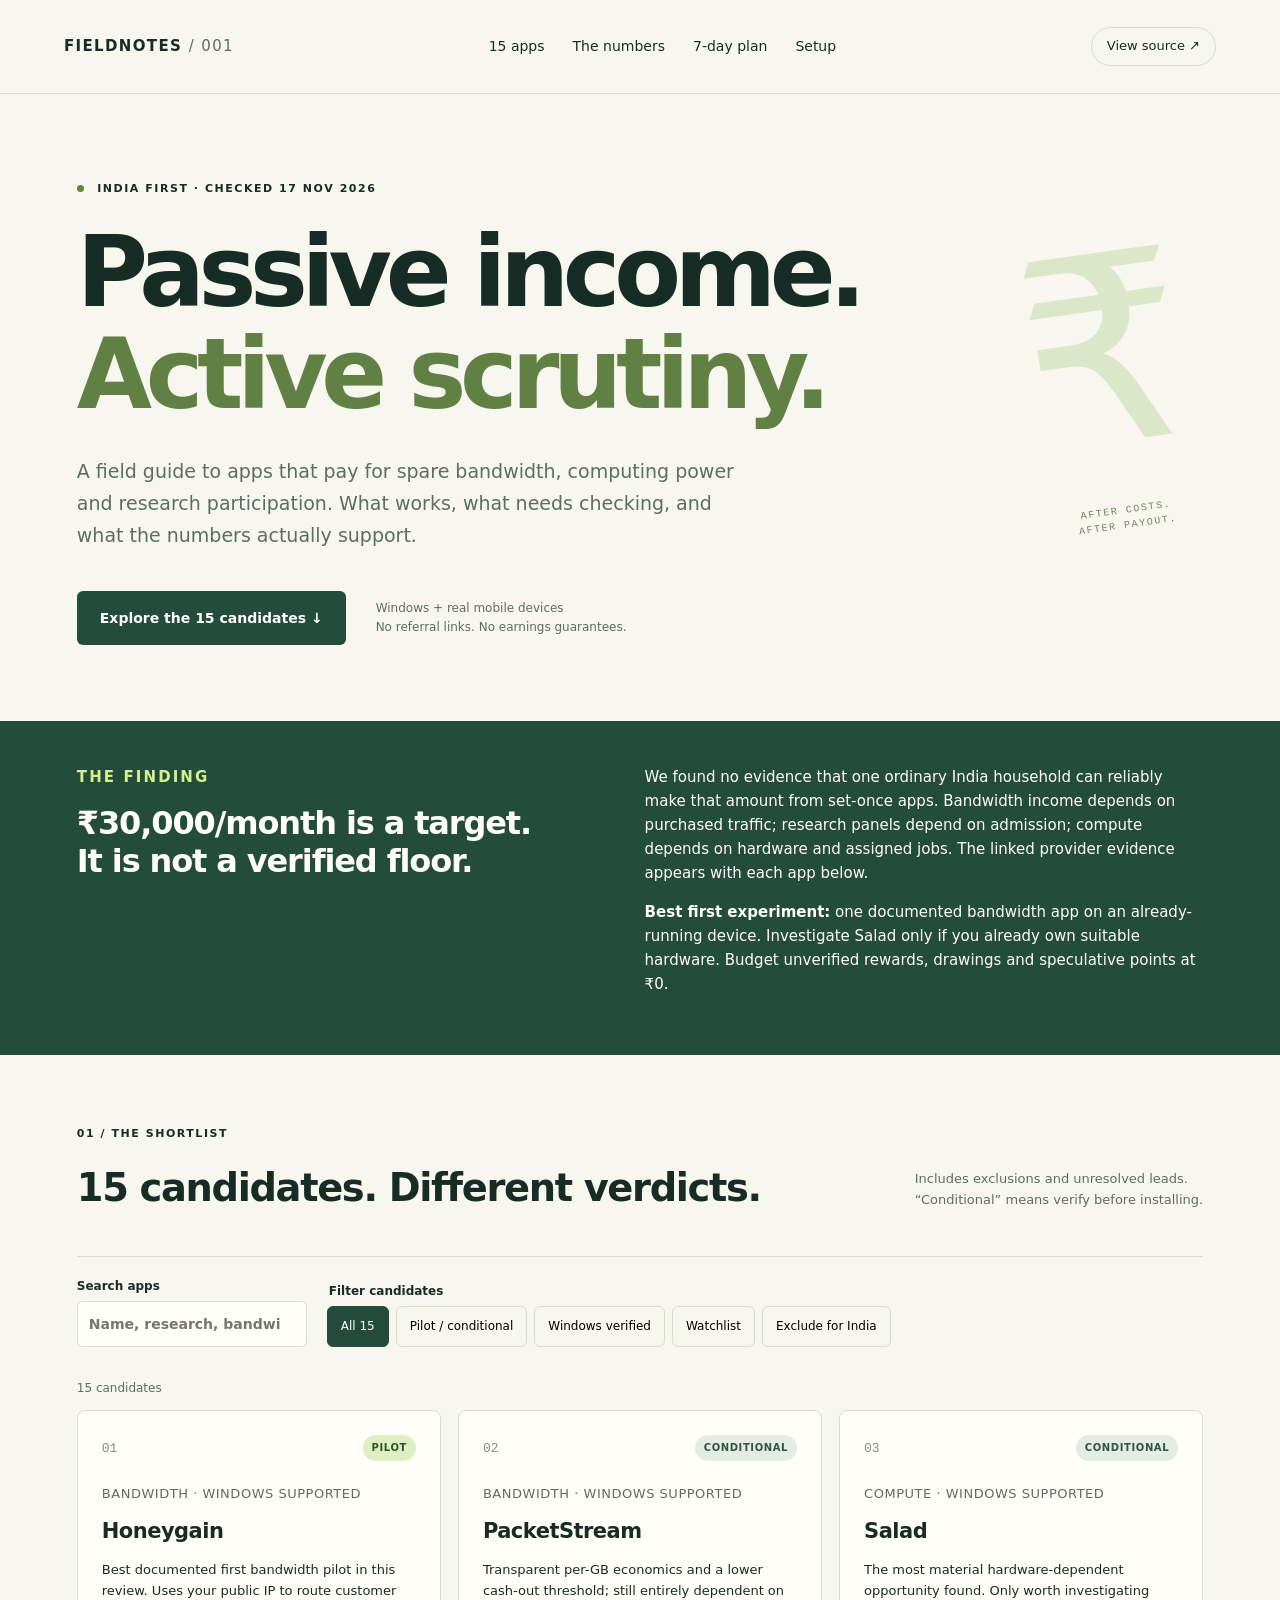
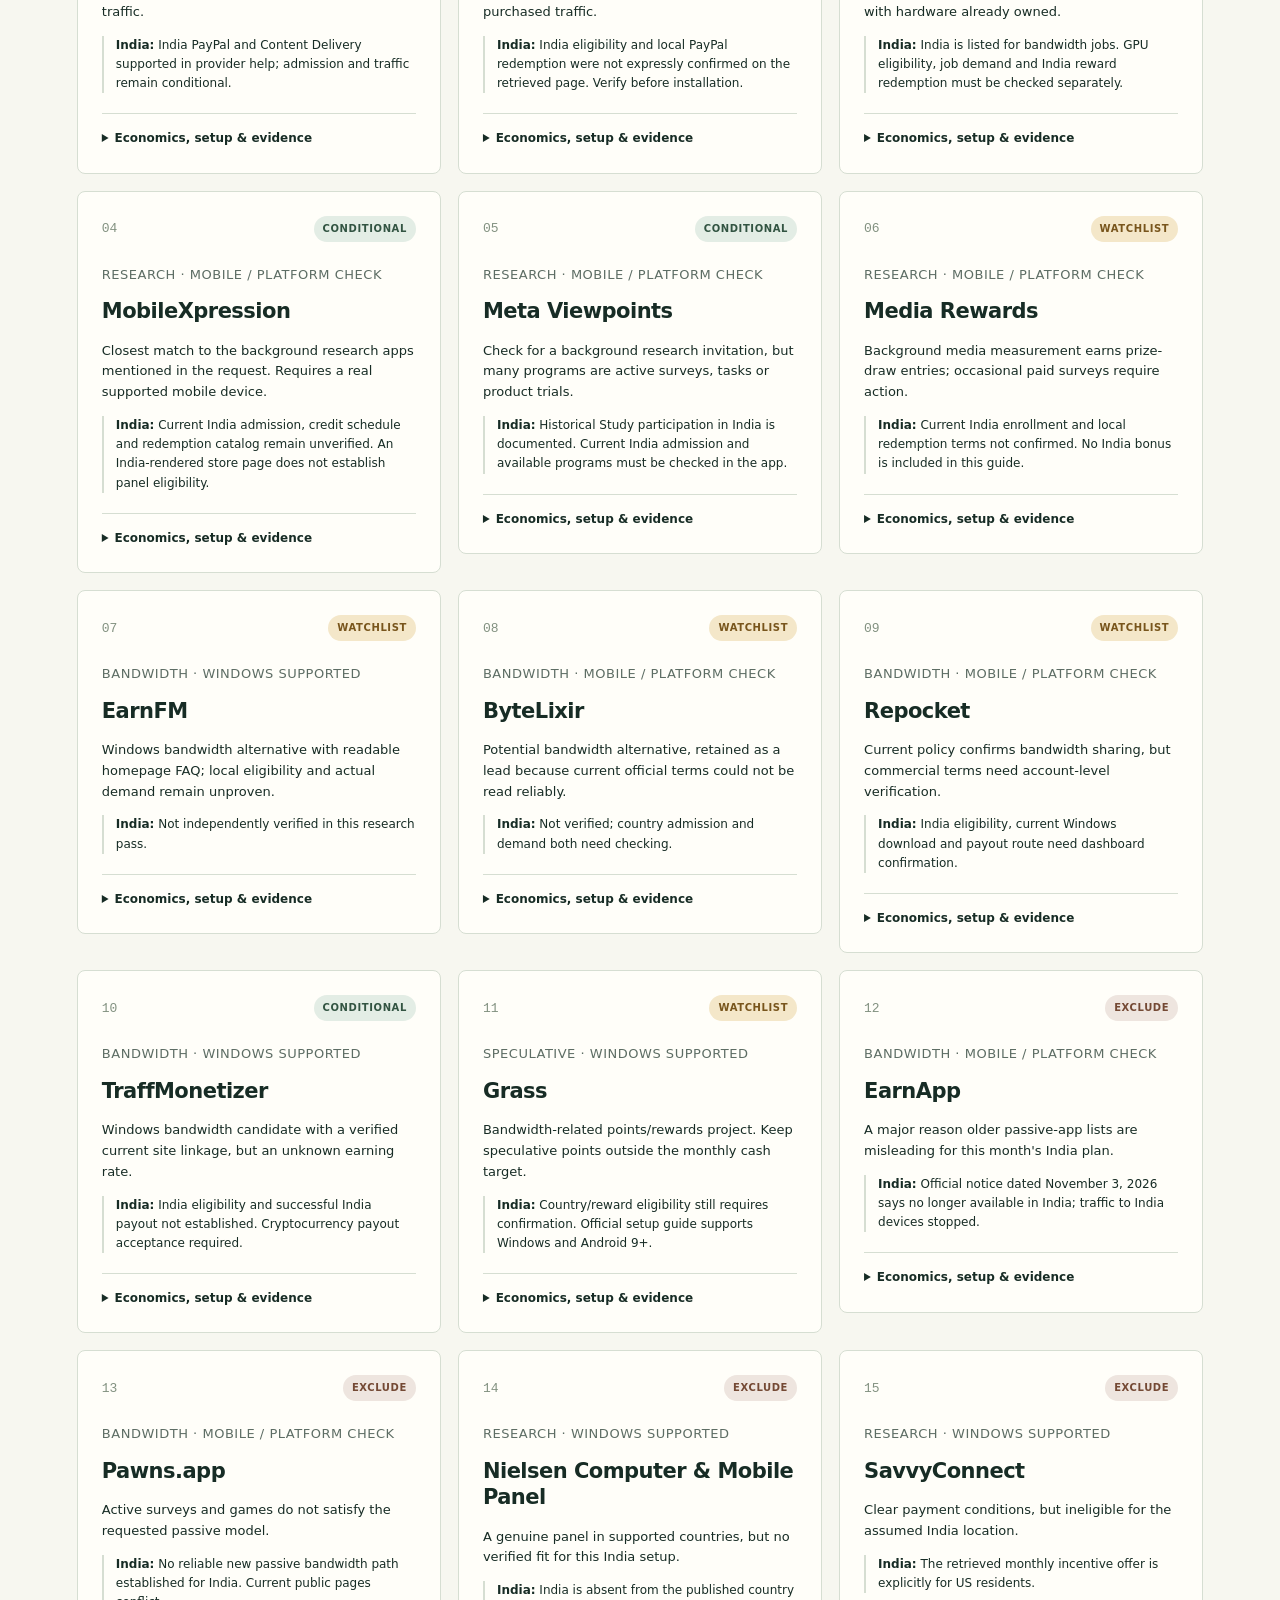
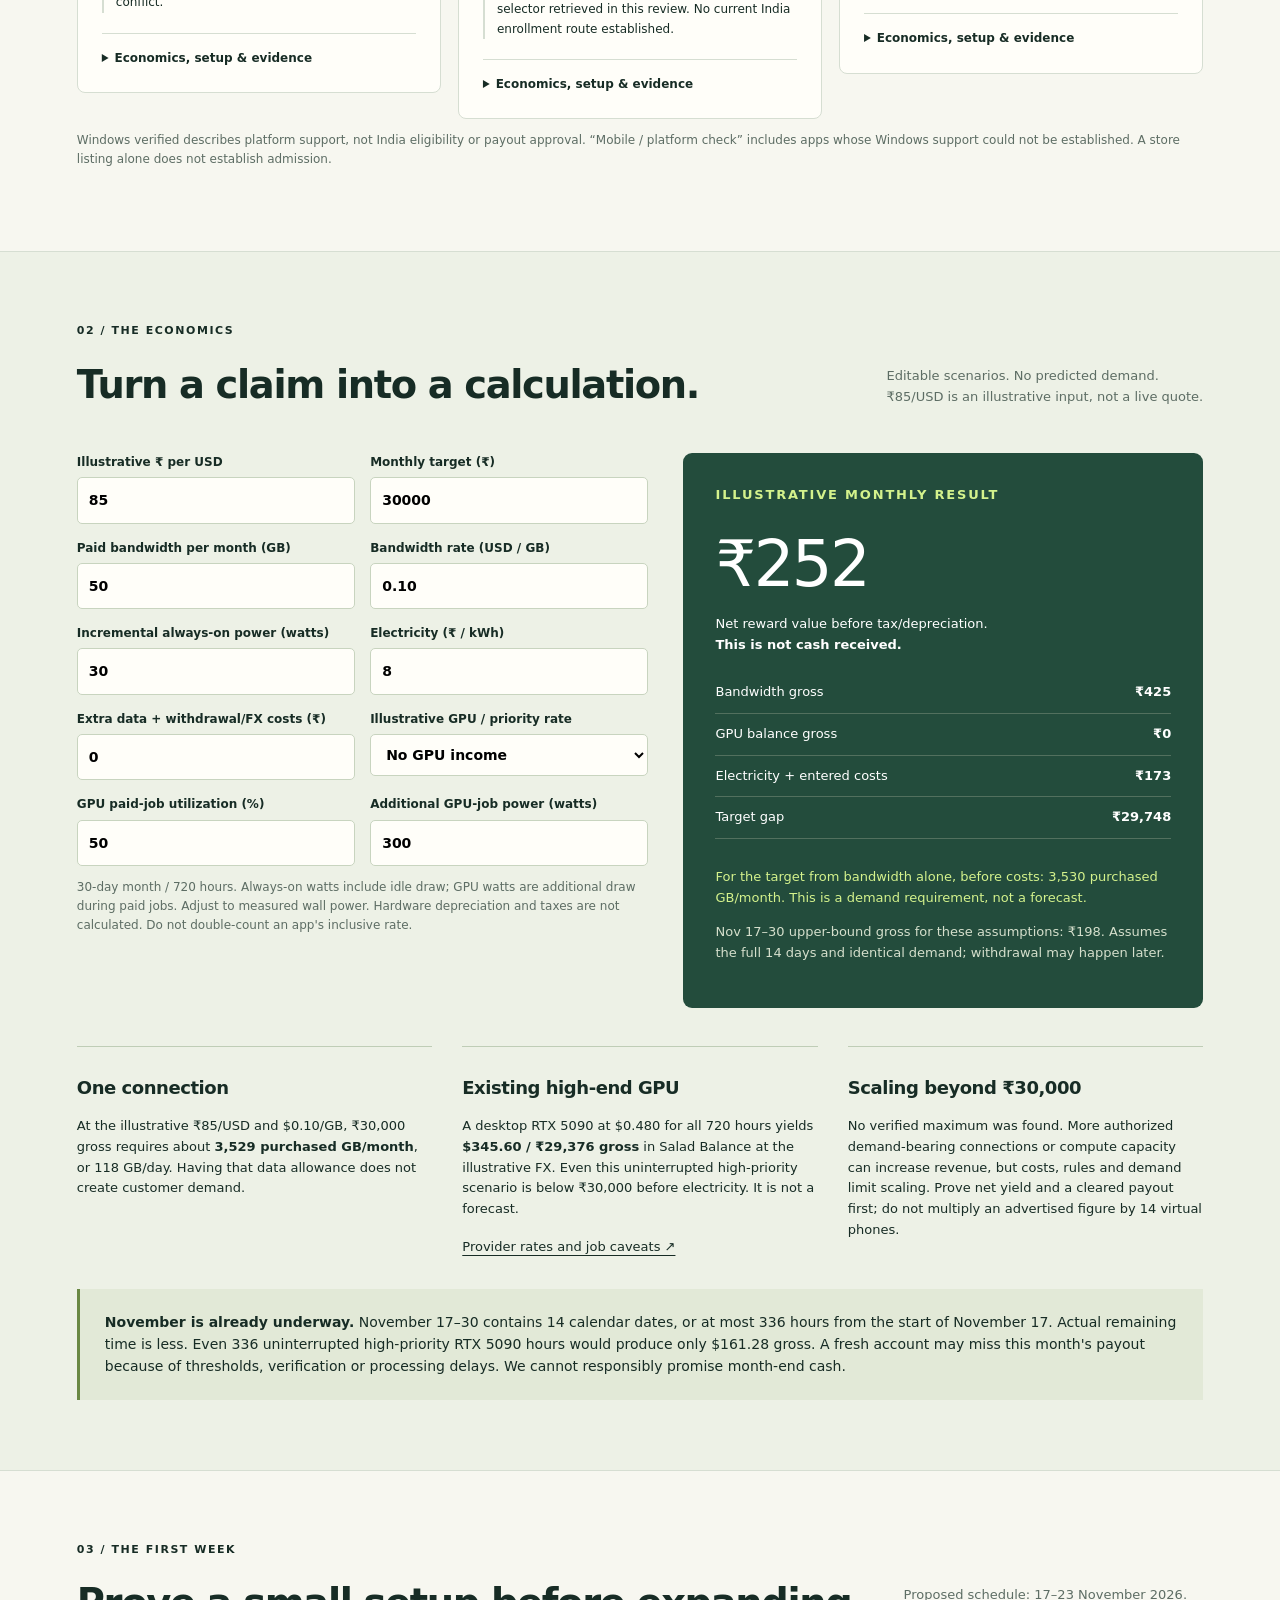
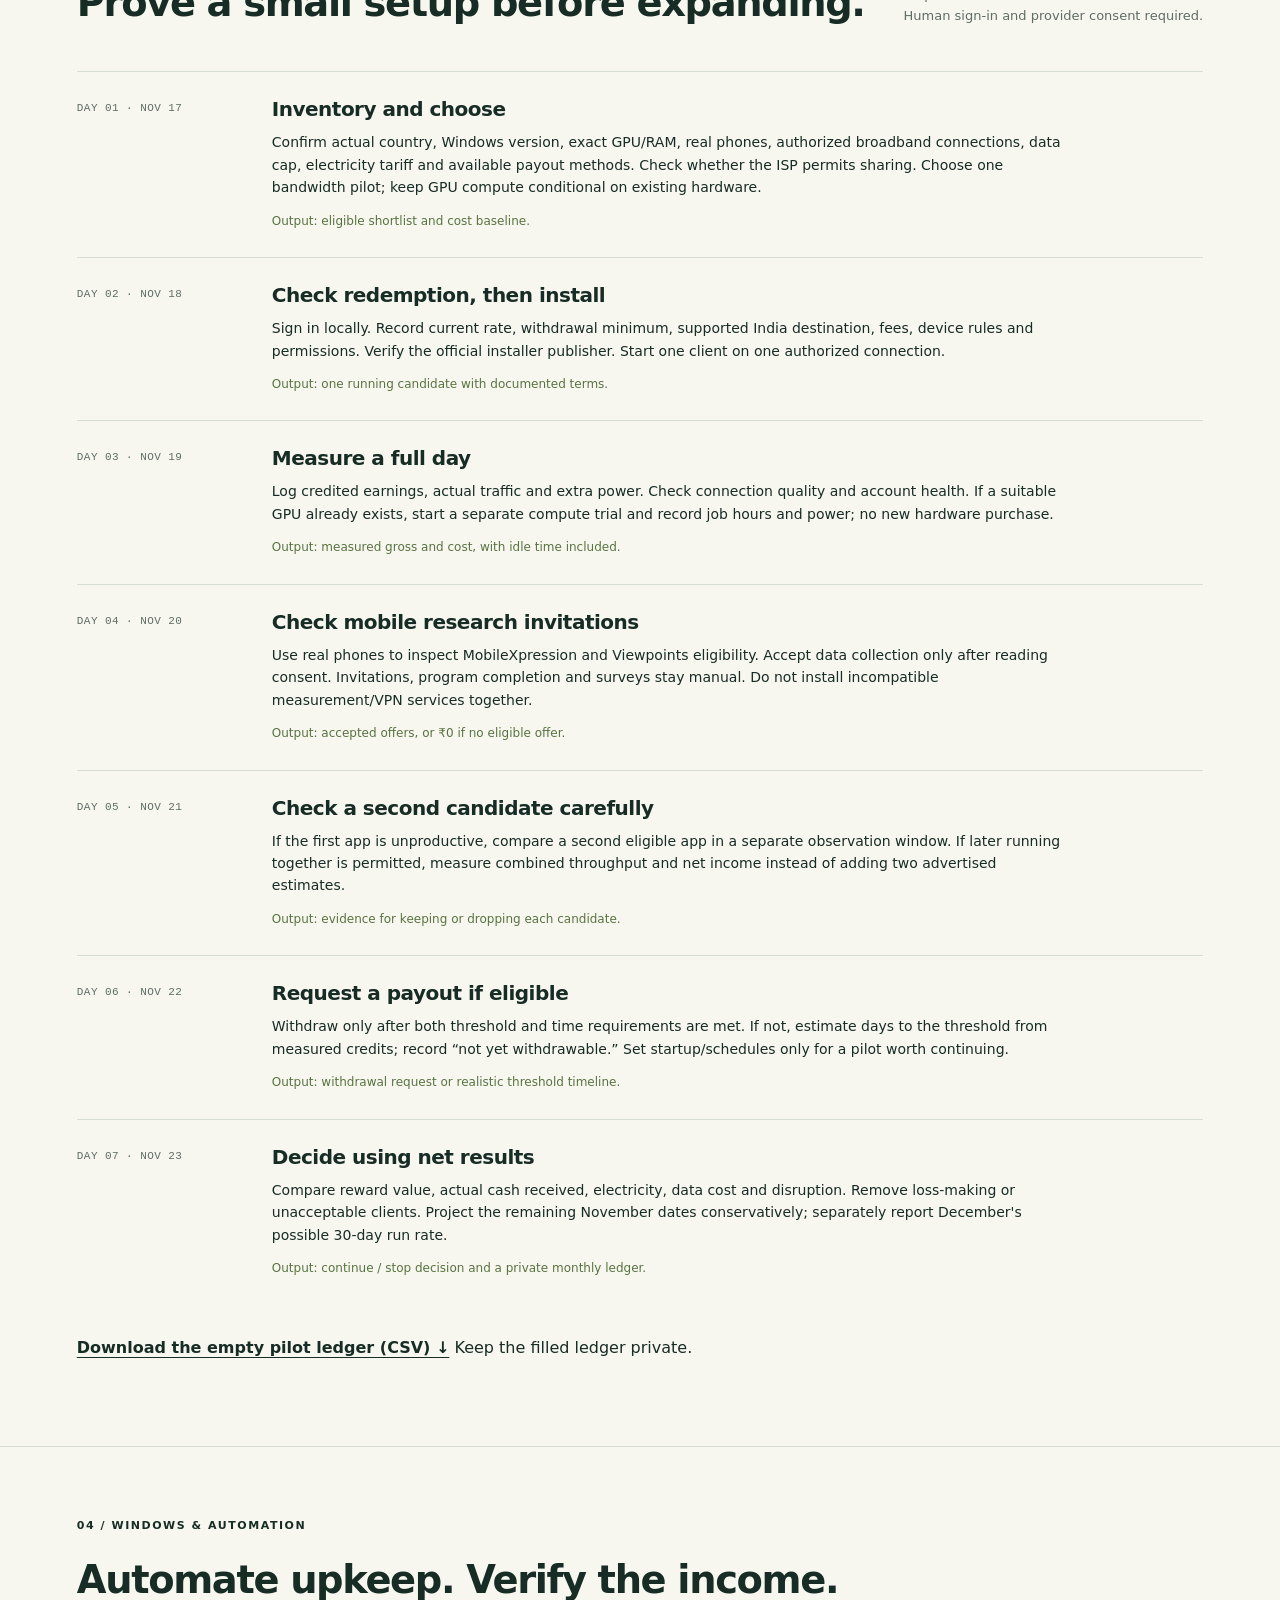
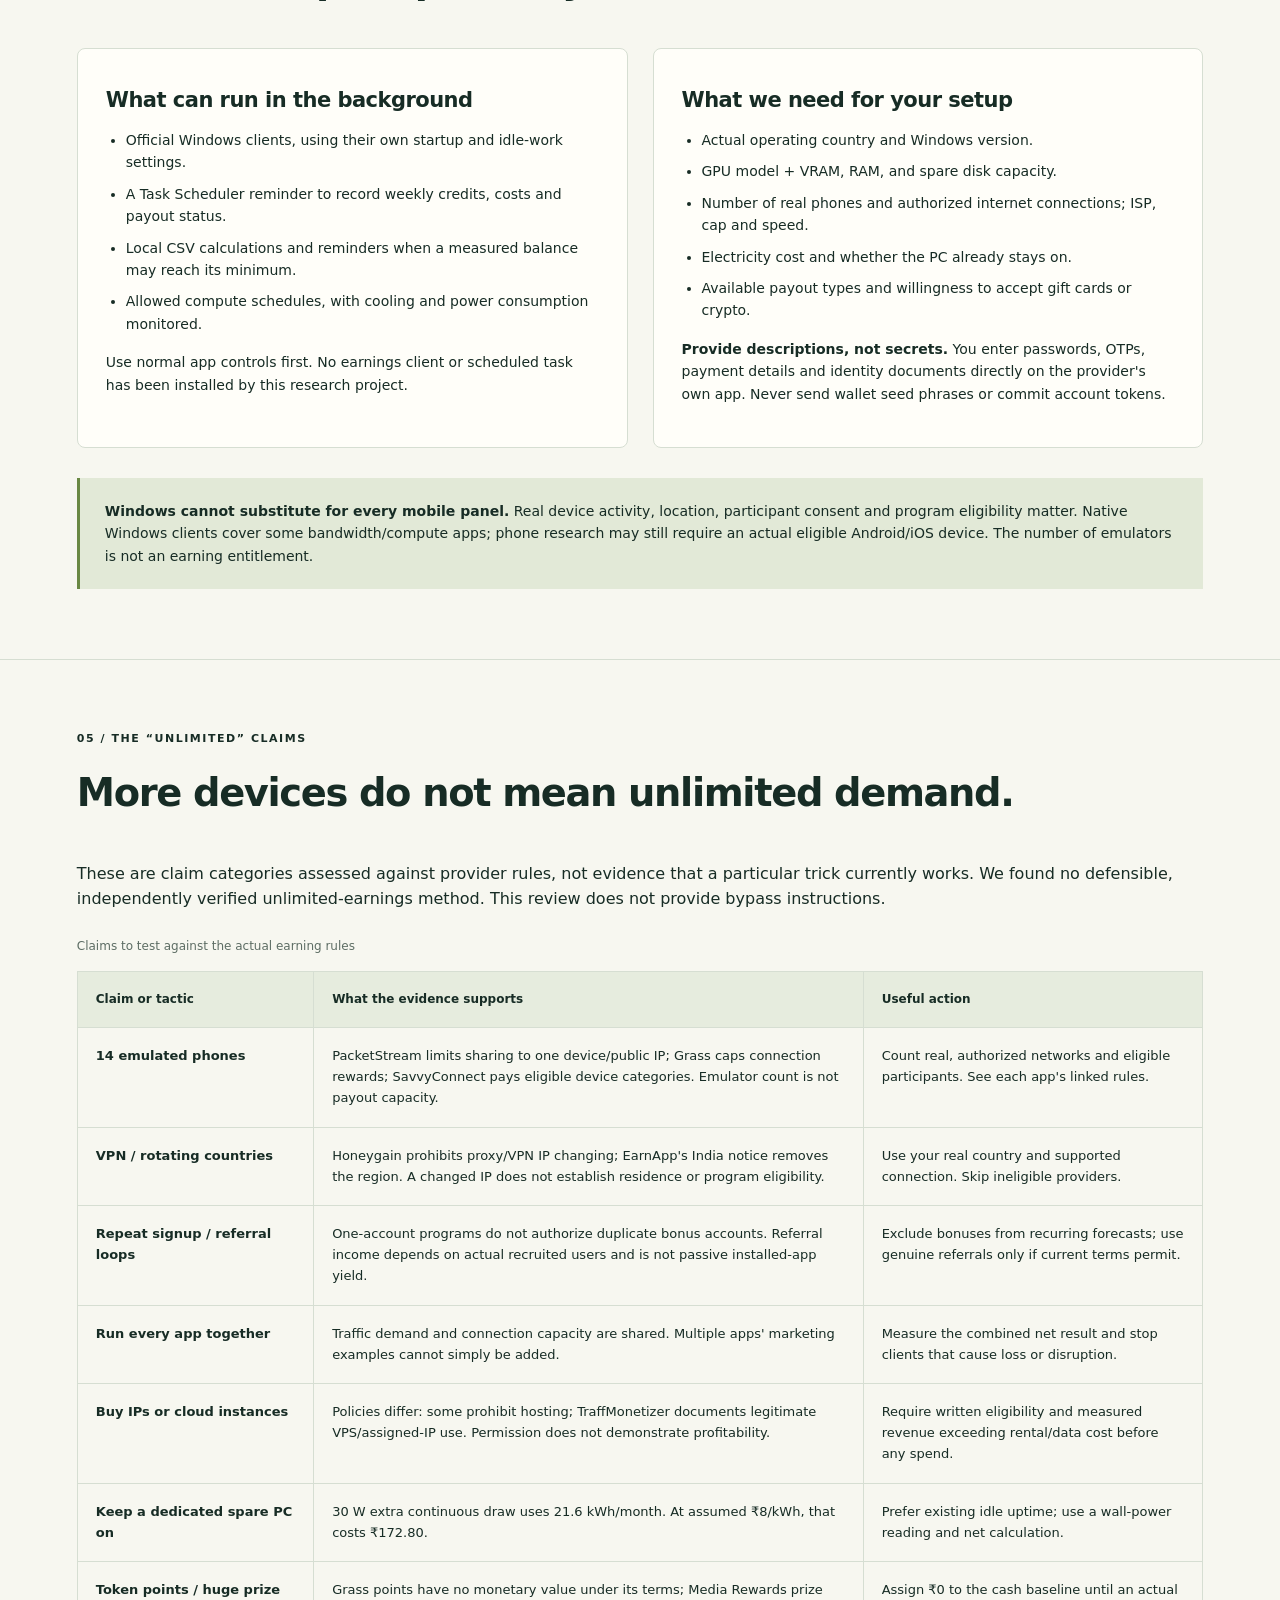
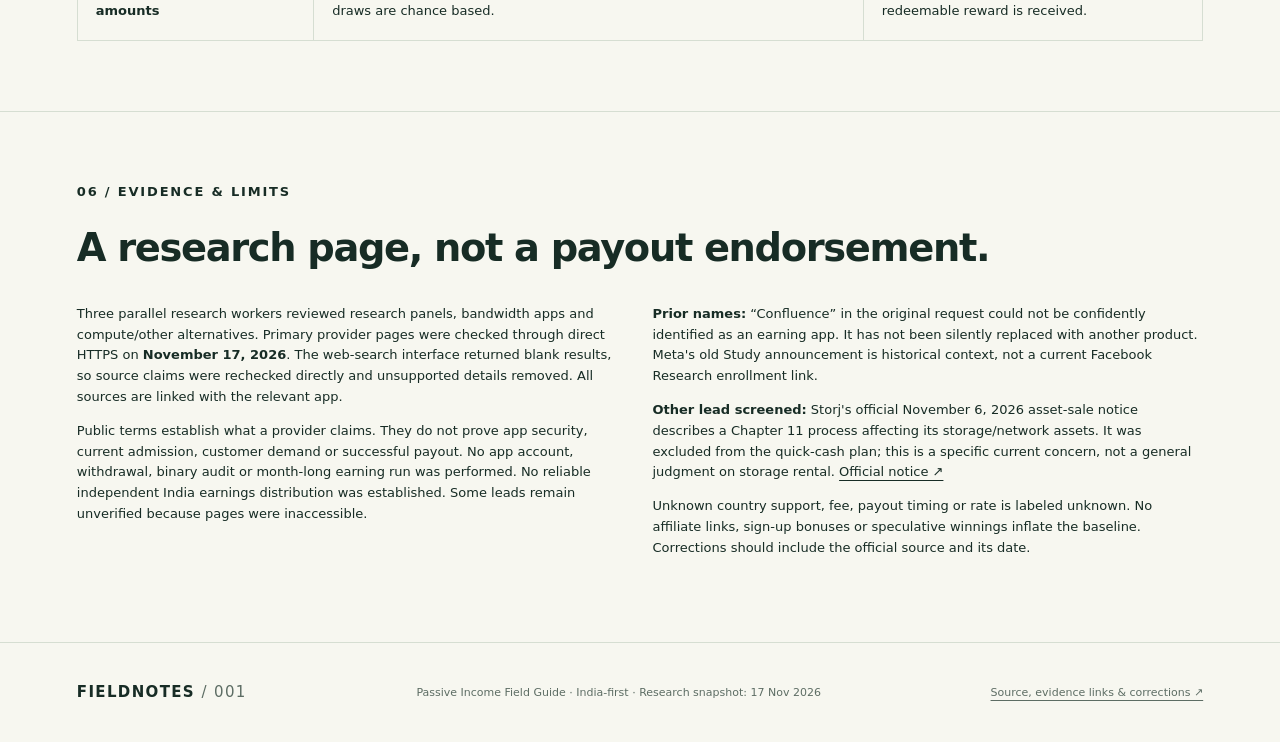
==== index.html @ c70e7d7d "Publish India passive income field guide with sourced comparisons and pilot plan" ====
<!doctype html>
<html lang="en"><head><meta charset="utf-8"><meta name="viewport" content="width=device-width,initial-scale=1"><meta name="description" content="15 passive earning apps researched for India: eligibility, Windows setup, actual payout limits, earnings calculator and a seven-day pilot."><link rel="icon" href="data:,">
<title>Passive Income Field Guide · India / 2026</title><link rel="stylesheet" href="site.css"><script src="site.js" defer></script></head>
<body><a class="skip" href="#main">Skip to content</a><header><a class="brand" href="#">FIELDNOTES <span>/ 001</span></a><nav aria-label="Main navigation"><a href="#apps">15 apps</a><a href="#numbers">The numbers</a><a href="#week">7-day plan</a><a href="#setup">Setup</a></nav><a class="repo" href="https://github.com/sandeshbagmare/passive-income-field-guide">View source ↗</a></header>
<main id="main"><section class="hero"><div class="eyebrow"><span class="dot"></span> INDIA FIRST · CHECKED 17 NOV 2026</div><h1>Passive income.<br><em>Active scrutiny.</em></h1><p class="intro">A field guide to apps that pay for spare bandwidth, computing power and research participation. What works, what needs checking, and what the numbers actually support.</p><div class="hero-bottom"><a class="button" href="#apps">Explore the 15 candidates ↓</a><p>Windows + real mobile devices<br>No referral links. No earnings guarantees.</p></div><div class="hero-index" aria-hidden="true">₹<span>AFTER COSTS.<br>AFTER PAYOUT.</span></div></section>
<section class="verdict" aria-labelledby="verdict-title"><div><p class="eyebrow">THE FINDING</p><h2 id="verdict-title">₹30,000/month is a target.<br>It is not a verified floor.</h2></div><div><p>We found no evidence that one ordinary India household can reliably make that amount from set-once apps. Bandwidth income depends on purchased traffic; research panels depend on admission; compute depends on hardware and assigned jobs. The linked provider evidence appears with each app below.</p><p><strong>Best first experiment:</strong> one documented bandwidth app on an already-running device. Investigate Salad only if you already own suitable hardware. Budget unverified rewards, drawings and speculative points at ₹0.</p></div></section>
<section class="section" id="apps"><div class="section-heading"><div><p class="eyebrow">01 / THE SHORTLIST</p><h2>15 candidates. Different verdicts.</h2></div><p>Includes exclusions and unresolved leads.<br>“Conditional” means verify before installing.</p></div><div class="controls"><label class="search-label">Search apps<input id="search" type="search" placeholder="Name, research, bandwidth…"></label><fieldset><legend>Filter candidates</legend><div class="filters"><button type="button" class="active" data-filter="all" aria-pressed="true">All 15</button><button type="button" data-filter="pilot" aria-pressed="false">Pilot / conditional</button><button type="button" data-filter="windows" aria-pressed="false">Windows verified</button><button type="button" data-filter="watchlist" aria-pressed="false">Watchlist</button><button type="button" data-filter="exclude" aria-pressed="false">Exclude for India</button></div></fieldset></div><p id="result-count" class="small" role="status">15 candidates</p><div class="app-grid"><article class="app-card" data-status="pilot" data-windows="true" data-search="honeygain bandwidth"><div class="card-top"><span class="card-number">01</span><span class="badge pilot">Pilot</span></div><p class="category">Bandwidth · Windows supported</p><h3>Honeygain</h3><p>Best documented first bandwidth pilot in this review. Uses your public IP to route customer traffic.</p><p class="eligibility"><strong>India:</strong> India PayPal and Content Delivery supported in provider help; admission and traffic remain conditional.</p><details><summary>Economics, setup & evidence</summary><h4>Earnings</h4><p>Provider publishes about $0.10 per GB. Its $1–5/month single-device illustration is marketing, not an observed India result. Content Delivery adds 6 credits per active hour where a slot is available; 720 active hours would equal $4.32.</p><h4>Payout</h4><p>PayPal: $20 minimum, $2.02 flat processor fee plus possible FX/PayPal costs. India requires eligible PayPal setup. Help describes an invitation within one business day, then 2–3 business days after processor registration. Alternate JumpTask credits redeem into gift cards; gift cards are not cash.</p><h4>Device and account limits</h4><p>One account; up to 10 devices, one per public IP. Help prohibits VPN/proxy IP changing, public Wi-Fi, data centers and mobile tethering. Do not create extra bonus accounts.</p><h4>Setup / next action</h4><ol><li>Check ISP permission and your India redemption route before installation.</li><li>Download the Windows app from Honeygain, register one account, and use an owned device on an authorized connection.</li><li>Check Content Delivery eligibility/queue. Enable startup only after a short trial.</li><li>Log credits, traffic and extra electricity for seven days; redeem once eligible.</li></ol><h4>Tradeoff</h4><p>Its own terms warn about IP blocklists, CAPTCHAs, access disruptions and traffic complaints. On a low-earning connection, power costs may consume the proceeds.</p><p class="evidence"><strong>Evidence:</strong> Provider terms and payout help retrieved; no personal payout trial.</p><ul class="sources"><li><a href="https://www.honeygain.com/blog/bandwidth-sharing-apps/">Published rate and vendor estimates ↗</a></li><li><a href="https://support.honeygain.com/api/v2/help_center/en-us/articles/30688365428636.json">Payout help (official API) ↗</a></li><li><a href="https://support.honeygain.com/api/v2/help_center/en-us/articles/30688387290268.json">Fees (official API) ↗</a></li><li><a href="https://www.honeygain.com/terms-of-use/">Terms and network risks ↗</a></li><li><a href="https://support.honeygain.com/api/v2/help_center/en-us/articles/30688346556956.json">Additional provider eligibility/device/payout help (30688346556956) ↗</a></li><li><a href="https://support.honeygain.com/api/v2/help_center/en-us/articles/30688348432028.json">Additional provider eligibility/device/payout help (30688348432028) ↗</a></li><li><a href="https://support.honeygain.com/api/v2/help_center/en-us/articles/30688581200284.json">Additional provider eligibility/device/payout help (30688581200284) ↗</a></li><li><a href="https://support.honeygain.com/api/v2/help_center/en-us/articles/30688484350492.json">Additional provider eligibility/device/payout help (30688484350492) ↗</a></li><li><a href="https://support.honeygain.com/api/v2/help_center/en-us/articles/30688524338332.json">Additional provider eligibility/device/payout help (30688524338332) ↗</a></li><li><a href="https://support.honeygain.com/api/v2/help_center/en-us/articles/30688341894428.json">Additional provider eligibility/device/payout help (30688341894428) ↗</a></li></ul></details></article>
<article class="app-card" data-status="conditional" data-windows="true" data-search="packetstream bandwidth"><div class="card-top"><span class="card-number">02</span><span class="badge conditional">Conditional</span></div><p class="category">Bandwidth · Windows supported</p><h3>PacketStream</h3><p>Transparent per-GB economics and a lower cash-out threshold; still entirely dependent on purchased traffic.</p><p class="eligibility"><strong>India:</strong> India eligibility and local PayPal redemption were not expressly confirmed on the retrieved page. Verify before installation.</p><details><summary>Economics, setup & evidence</summary><h4>Earnings</h4><p>$0.10 per GB actually routed. 50 GB earns $5 gross; 300 GB earns $30 gross. These are arithmetic examples, not traffic forecasts.</p><h4>Payout</h4><p>$5 minimum; 3% PacketStream withdrawal fee plus possible PayPal costs. First withdrawal unlocks after seven days; stated processing is within one week.</p><h4>Device and account limits</h4><p>One sharing device per public IP. Windows 10+ supported. More devices behind the same router do not qualify as more IPs.</p><h4>Setup / next action</h4><ol><li>Confirm your country and PayPal destination are accepted in signup.</li><li>Get the Windows installer from the signed-in official dashboard and run one client.</li><li>Measure actual paid GB. Once both the time gate and $5 minimum are met, request a test withdrawal.</li></ol><h4>Tradeoff</h4><p>Third parties use your exit IP. Rate multiplied by your internet allowance is not expected revenue; customer demand determines traffic.</p><p class="evidence"><strong>Evidence:</strong> Current official sharing page retrieved; no India account or payout tested.</p><ul class="sources"><li><a href="https://packetstream.io/share-bandwidth/">Platforms, rate and withdrawals ↗</a></li></ul></details></article>
<article class="app-card" data-status="conditional" data-windows="true" data-search="salad compute"><div class="card-top"><span class="card-number">03</span><span class="badge conditional">Conditional</span></div><p class="category">Compute · Windows supported</p><h3>Salad</h3><p>The most material hardware-dependent opportunity found. Only worth investigating with hardware already owned.</p><p class="eligibility"><strong>India:</strong> India is listed for bandwidth jobs. GPU eligibility, job demand and India reward redemption must be checked separately.</p><details><summary>Economics, setup & evidence</summary><h4>Earnings</h4><p>Official November 1, 2026 high-priority desktop GPU rates: RTX 3060 12 GB $0.064/hour, RTX 4090 $0.352/hour, RTX 5090 $0.480/hour. Only assigned GPU-job hours earn these rates. Lower-priority jobs pay less; laptop rates differ.</p><h4>Payout</h4><p>Accrues USD-denominated Salad Balance, not automatically bank cash. Check the reward storefront, minimum denominations, India availability and any fees before treating it as cash income.</p><h4>Device and account limits</h4><p>India bandwidth work requires residential internet without a VPN/proxy, generally 20 Mbps upload. GPU jobs require compatible hardware and the provider&#39;s container setup; do not infer eligibility from owning any GPU.</p><h4>Setup / next action</h4><ol><li>Identify exact GPU model, VRAM, RAM and available storage; compare against current official requirements.</li><li>Confirm a usable India redemption option in the reward store.</li><li>Install Salad from its official site and follow its container-environment setup.</li><li>Run a measured pilot: record actual assigned job hours, priority/rate, whole-PC wall power, temperature and balance.</li><li>Schedule only profitable idle hours. Keep gaming/work needs and cooling in view.</li></ol><h4>Tradeoff</h4><p>High published rates are not guaranteed job allocation. Include idle power, electricity, hardware wear and redemption limits. Do not buy a GPU based on the optimistic scenario.</p><p class="evidence"><strong>Evidence:</strong> November 16 rate announcement and India bandwidth guide retrieved directly; no hardware benchmark or payout tested.</p><ul class="sources"><li><a href="https://community.salad.com/gpu-earning-rates-november-2026">November 2026 rate table ↗</a></li><li><a href="https://support.salad.com/guides/getting-jobs/getting-bandwidth-sharing-jobs/">Bandwidth country and network requirements ↗</a></li><li><a href="https://support.salad.com/guides/getting-jobs/getting-container-jobs/">Container setup requirements ↗</a></li></ul></details></article>
<article class="app-card" data-status="conditional" data-windows="false" data-search="mobilexpression research"><div class="card-top"><span class="card-number">04</span><span class="badge conditional">Conditional</span></div><p class="category">Research · Mobile / platform check</p><h3>MobileXpression</h3><p>Closest match to the background research apps mentioned in the request. Requires a real supported mobile device.</p><p class="eligibility"><strong>India:</strong> Current India admission, credit schedule and redemption catalog remain unverified. An India-rendered store page does not establish panel eligibility.</p><details><summary>Economics, setup & evidence</summary><h4>Earnings</h4><p>Official Android listing advertises weekly credits and initial membership credits, but does not establish a current India monthly amount. Budget ₹0 until an actual accepted offer is visible.</p><h4>Payout</h4><p>Credits redeem against a regional catalog. Listing now includes PayPal among rewards; do not assume every country has it. Minimum and processing time must be checked in the account.</p><h4>Device and account limits</h4><p>VPN and Accessibility permissions collect browsing/app-use information. No Windows earning client established in this review; emulator eligibility not established.</p><h4>Setup / next action</h4><ol><li>Use the official MobileXpression site/store listing on an owned phone and confirm admission.</li><li>Read the exact data-consent screen and reward terms before enabling its permissions.</li><li>Record weekly credit requirements and first redemption threshold; use the phone normally.</li></ol><h4>Tradeoff</h4><p>The provider says Accessibility collects browser URLs and active apps, while its VPN collects web requests. This is a substantial data-sharing decision.</p><p class="evidence"><strong>Evidence:</strong> Official Play listing, updated June 24, 2026, retrieved; India schedule not verified.</p><ul class="sources"><li><a href="https://play.google.com/store/apps/details?id=com.mobilexpression.ltvpnb">Official Android listing and data collection ↗</a></li><li><a href="https://www.mobilexpression.com/">Enrollment ↗</a></li></ul></details></article>
<article class="app-card" data-status="conditional" data-windows="false" data-search="meta viewpoints research"><div class="card-top"><span class="card-number">05</span><span class="badge conditional">Conditional</span></div><p class="category">Research · Mobile / platform check</p><h3>Meta Viewpoints</h3><p>Check for a background research invitation, but many programs are active surveys, tasks or product trials.</p><p class="eligibility"><strong>India:</strong> Historical Study participation in India is documented. Current India admission and available programs must be checked in the app.</p><details><summary>Economics, setup & evidence</summary><h4>Earnings</h4><p>Program-specific points; no verified fixed monthly amount. No invitation means no dependable earnings. Do not reuse old Facebook Research or Study payout claims.</p><h4>Payout</h4><p>Current regional threshold, reward value, payment method and processing time are program/account dependent and were not verified.</p><h4>Device and account limits</h4><p>Mobile app; no native Windows earning path established. Certain programs use Accessibility. Program consent and eligibility are separate from app installation.</p><h4>Setup / next action</h4><ol><li>Install the official Meta Viewpoints app, create or access your own account and check country eligibility.</li><li>Read each invitation&#39;s tasks, duration, data access and compensation.</li><li>Accept only programs you want; count active tasks separately from background earnings.</li></ol><h4>Tradeoff</h4><p>Historical availability is not proof of a current paid research slot. Do not install old Facebook Research APKs from unofficial mirrors.</p><p class="evidence"><strong>Evidence:</strong> Current official store listing and Meta&#39;s historical Study announcement retrieved.</p><ul class="sources"><li><a href="https://play.google.com/store/apps/details?id=com.facebook.viewpoints">Current official Viewpoints listing ↗</a></li><li><a href="https://about.fb.com/news/2019/06/study-from-facebook/">Historical Study announcement; not a current offer ↗</a></li></ul></details></article>
<article class="app-card" data-status="watchlist" data-windows="false" data-search="media rewards research"><div class="card-top"><span class="card-number">06</span><span class="badge watchlist">Watchlist</span></div><p class="category">Research · Mobile / platform check</p><h3>Media Rewards</h3><p>Background media measurement earns prize-draw entries; occasional paid surveys require action.</p><p class="eligibility"><strong>India:</strong> Current India enrollment and local redemption terms not confirmed. No India bonus is included in this guide.</p><details><summary>Economics, setup & evidence</summary><h4>Earnings</h4><p>Passive points improve prize-draw participation. They are not a fixed cash wage. Budget sweepstakes winnings at ₹0; separate survey compensation from passive income.</p><h4>Payout</h4><p>Official FAQ says winners redeem prizes as in-app gift cards. Survey rewards and regional thresholds require an actual invitation.</p><h4>Device and account limits</h4><p>Mobile background measurement. No supported Windows earning route established. A phone emulator is not a verified substitute.</p><h4>Setup / next action</h4><ol><li>Check the official site&#39;s store links and whether enrollment is open in your country.</li><li>Read media-measurement consent and battery requirements.</li><li>If accepted, enable the measurement feature and review occasional survey invitations manually.</li></ol><h4>Tradeoff</h4><p>Prize amounts are not expected monthly earnings. The operator says it does not save conversations; evaluate its full privacy policy yourself before opting in.</p><p class="evidence"><strong>Evidence:</strong> Official main page and FAQ retrieved; India screener could not be validated.</p><ul class="sources"><li><a href="https://mediarewards.com/">Official earning model and FAQ ↗</a></li></ul></details></article>
<article class="app-card" data-status="watchlist" data-windows="true" data-search="earnfm bandwidth"><div class="card-top"><span class="card-number">07</span><span class="badge watchlist">Watchlist</span></div><p class="category">Bandwidth · Windows supported</p><h3>EarnFM</h3><p>Windows bandwidth alternative with readable homepage FAQ; local eligibility and actual demand remain unproven.</p><p class="eligibility"><strong>India:</strong> Not independently verified in this research pass.</p><details><summary>Economics, setup & evidence</summary><h4>Earnings</h4><p>No current rate or India earning estimate validated. Assign ₹0 to the plan.</p><h4>Payout</h4><p>Homepage FAQ says withdrawals usually start at $15, varying by method, with a weekly processing schedule. It lists PayPal, crypto and gift cards; India options need dashboard confirmation.</p><h4>Device and account limits</h4><p>Homepage confirms Windows/Mac, Android/iOS and Docker. Detailed account/IP and network restrictions could not be validated from the JavaScript-only help center.</p><h4>Setup / next action</h4><ol><li>Open the official site and help center in a browser.</li><li>Before downloading, capture country availability, supported Windows version, earning basis, withdrawal terms and device/IP policy.</li><li>Promote to a pilot only if these checks succeed; request the first eligible payout before considering expansion.</li></ol><h4>Tradeoff</h4><p>Country eligibility, device/IP caps and local redemption remain unresolved. Do not purchase extra connections based on generic earning claims.</p><p class="evidence"><strong>Evidence:</strong> Homepage application text retrieved directly; detailed help-center policies and India payout unverified.</p><ul class="sources"><li><a href="https://earn.fm/">Official site to investigate ↗</a></li><li><a href="https://help.earn.fm/portal/en/kb">Help center to verify ↗</a></li><li><a href="https://earn.fm/assets/index-eb341290.js">Provider homepage FAQ application text ↗</a></li></ul></details></article>
<article class="app-card" data-status="watchlist" data-windows="false" data-search="bytelixir bandwidth"><div class="card-top"><span class="card-number">08</span><span class="badge watchlist">Watchlist</span></div><p class="category">Bandwidth · Mobile / platform check</p><h3>ByteLixir</h3><p>Potential bandwidth alternative, retained as a lead because current official terms could not be read reliably.</p><p class="eligibility"><strong>India:</strong> Not verified; country admission and demand both need checking.</p><details><summary>Economics, setup & evidence</summary><h4>Earnings</h4><p>No rate or monthly revenue validated. Common residential/mobile rate claims are deliberately excluded from the budget.</p><h4>Payout</h4><p>Minimum, crypto network, fees, KYC and India availability unresolved.</p><h4>Device and account limits</h4><p>Windows support, virtual-machine permission and per-IP rules were not verified; do not assume permission.</p><h4>Setup / next action</h4><ol><li>Read the official FAQ in a normal browser and confirm all commercial terms.</li><li>Verify the installer source, platform support and India withdrawal route.</li><li>Only then consider a small test on an authorized connection.</li></ol><h4>Tradeoff</h4><p>Direct retrieval encountered a browser challenge. No payout evidence was independently tested.</p><p class="evidence"><strong>Evidence:</strong> Unverified lead; ₹0 forecast.</p><ul class="sources"><li><a href="https://bytelixir.com/en/faq">Official FAQ to verify ↗</a></li></ul></details></article>
<article class="app-card" data-status="watchlist" data-windows="false" data-search="repocket bandwidth"><div class="card-top"><span class="card-number">09</span><span class="badge watchlist">Watchlist</span></div><p class="category">Bandwidth · Mobile / platform check</p><h3>Repocket</h3><p>Current policy confirms bandwidth sharing, but commercial terms need account-level verification.</p><p class="eligibility"><strong>India:</strong> India eligibility, current Windows download and payout route need dashboard confirmation.</p><details><summary>Economics, setup & evidence</summary><h4>Earnings</h4><p>July 3, 2026 policy describes primarily per-GB rewards influenced by location and demand. It does not fix a public rate. Old $0.20/GB estimates are not used here.</p><h4>Payout</h4><p>Threshold and methods vary. Displayed balances can be provisional; verification and holds may delay payout. No current universal minimum confirmed.</p><h4>Device and account limits</h4><p>Policy allows eligibility/compliance checks and forfeiture for invalid activity. Verify device and IP limits in current terms before running multiple clients.</p><h4>Setup / next action</h4><ol><li>Read the payment policy, then inspect the dashboard for rate, country, installer and withdrawal options.</li><li>Record terms before running a small trial.</li><li>Treat balance as uncollected until a withdrawal has cleared.</li></ol><h4>Tradeoff</h4><p>The policy allows temporary or indefinite holds and adjustments. Do not treat a dashboard balance as a guaranteed receivable.</p><p class="evidence"><strong>Evidence:</strong> Current official payment policy retrieved; no account or payment tested.</p><ul class="sources"><li><a href="https://repocket.com/payment-and-rewards-policy">Payment and rewards policy ↗</a></li></ul></details></article>
<article class="app-card" data-status="conditional" data-windows="true" data-search="traffmonetizer bandwidth"><div class="card-top"><span class="card-number">10</span><span class="badge conditional">Conditional</span></div><p class="category">Bandwidth · Windows supported</p><h3>TraffMonetizer</h3><p>Windows bandwidth candidate with a verified current site linkage, but an unknown earning rate.</p><p class="eligibility"><strong>India:</strong> India eligibility and successful India payout not established. Cryptocurrency payout acceptance required.</p><details><summary>Economics, setup & evidence</summary><h4>Earnings</h4><p>No current published per-GB rate verified. The advertised average is not usable as an India forecast. Budget ₹0 pending measured results.</p><h4>Payout</h4><p>Current site states $10 minimum with USDT on TRC20; wire transfers from $1,000. Stated processing 3–5 business days. Confirm destination/network and all conversion costs locally.</p><h4>Device and account limits</h4><p>Official Docker documentation allows legitimate assigned IP/VPS configurations. That does not authorize fabricated identities or imply paid servers will be profitable.</p><h4>Setup / next action</h4><ol><li>Confirm country admission, network permission and a usable payout route.</li><li>Use the current official download page; inspect publisher/signature before running the Windows executable.</li><li>Enter the account token locally, never in a public issue or this research page.</li><li>Measure actual credits and request the first eligible withdrawal.</li></ol><h4>Tradeoff</h4><p>The older .com hostname did not resolve during this review. The .io site was corroborated by reciprocal links from the established Docker namespace; this is not a binary security audit or payout proof.</p><p class="evidence"><strong>Evidence:</strong> Current site and Docker linkage retrieved; India income unverified.</p><ul class="sources"><li><a href="https://traffmonetizer.io/">Current site and payout information ↗</a></li><li><a href="https://traffmonetizer.io/downloads/">Downloads ↗</a></li><li><a href="https://hub.docker.com/r/traffmonetizer/cli_v2">Reciprocal Docker source ↗</a></li></ul></details></article>
<article class="app-card" data-status="watchlist" data-windows="true" data-search="grass speculative"><div class="card-top"><span class="card-number">11</span><span class="badge watchlist">Watchlist</span></div><p class="category">Speculative · Windows supported</p><h3>Grass</h3><p>Bandwidth-related points/rewards project. Keep speculative points outside the monthly cash target.</p><p class="eligibility"><strong>India:</strong> Country/reward eligibility still requires confirmation. Official setup guide supports Windows and Android 9+.</p><details><summary>Economics, setup & evidence</summary><h4>Earnings</h4><p>Official terms say points have no monetary value and rewards are discretionary. Allocate ₹0 recurring cash in every baseline scenario.</p><h4>Payout</h4><p>Any future token or other reward requires separate eligibility and redemption review. Do not translate points into rupees using an assumed token allocation.</p><h4>Device and account limits</h4><p>One account under retrieved terms. Official setup guide caps rewards per connection: multiple clients on the same router do not multiply points.</p><h4>Setup / next action</h4><ol><li>Read the general and specific reward terms before connecting a device or wallet.</li><li>Confirm official supported client, country eligibility and permissions.</li><li>If voluntarily participating, track points separately from cash; keep seed phrases private.</li></ol><h4>Tradeoff</h4><p>Reward rules, eligibility and token values can change. Speculation is not set-and-forget income.</p><p class="evidence"><strong>Evidence:</strong> Official general terms retrieved; no token valuation or payout assumed.</p><ul class="sources"><li><a href="https://www.grass.io/terms-and-conditions/">General terms and reward limitations ↗</a></li><li><a href="https://www.grass.io/learn/how-to-set-up-grass-on-every-device-desktop-extension-and-android/">Official desktop and Android setup ↗</a></li></ul></details></article>
<article class="app-card" data-status="exclude" data-windows="false" data-search="earnapp bandwidth"><div class="card-top"><span class="card-number">12</span><span class="badge exclude">Exclude</span></div><p class="category">Bandwidth · Mobile / platform check</p><h3>EarnApp</h3><p>A major reason older passive-app lists are misleading for this month&#39;s India plan.</p><p class="eligibility"><strong>India:</strong> Official notice dated November 3, 2026 says no longer available in India; traffic to India devices stopped.</p><details><summary>Economics, setup & evidence</summary><h4>Earnings</h4><p>₹0 forecast for India passive bandwidth under the current notice.</p><h4>Payout</h4><p>The notice says existing users may cash out remaining balances. This does not create new earning availability.</p><h4>Device and account limits</h4><p>Do not use an IP changer, foreign identity or emulator to bypass the regional restriction.</p><h4>Setup / next action</h4><ol><li>Skip new India installation for income.</li><li>Existing users should review the official notice and their remaining balance directly.</li></ol><h4>Tradeoff</h4><p>Global promotional pages may remain visible despite a country-specific shutdown. Prefer the specific notice.</p><p class="evidence"><strong>Evidence:</strong> Official help-center article retrieved via its JSON API.</p><ul class="sources"><li><a href="https://help.earnapp.com/hc/en-us/articles/52633267575057-EarnApp-no-longer-available-in-India">India closure notice ↗</a></li><li><a href="https://help.earnapp.com/api/v2/help_center/en-us/articles/52633267575057.json">Same notice via official API ↗</a></li></ul></details></article>
<article class="app-card" data-status="exclude" data-windows="false" data-search="pawns.app bandwidth"><div class="card-top"><span class="card-number">13</span><span class="badge exclude">Exclude</span></div><p class="category">Bandwidth · Mobile / platform check</p><h3>Pawns.app</h3><p>Active surveys and games do not satisfy the requested passive model.</p><p class="eligibility"><strong>India:</strong> No reliable new passive bandwidth path established for India. Current public pages conflict.</p><details><summary>Economics, setup & evidence</summary><h4>Earnings</h4><p>Official AI information page says bandwidth sharing was discontinued in 2026; current download page emphasizes active tasks. Budget ₹0 passive until support confirms otherwise.</p><h4>Payout</h4><p>Do not use historical passive rates/thresholds. Current task rewards and thresholds do not establish a passive earning opportunity.</p><h4>Device and account limits</h4><p>March 10, 2026 terms still retain an optional traffic-sharing addendum where available. That conflicts with the newer product description, so a universal shutdown is not asserted here.</p><h4>Setup / next action</h4><ol><li>Do not install for a passive-income pilot based on an old article.</li><li>Check actual app availability and written support confirmation if reconsidering.</li></ol><h4>Tradeoff</h4><p>Marketing amounts for highly active users must not be presented as passive monthly earnings.</p><p class="evidence"><strong>Evidence:</strong> Three official pages retrieved; contradiction remains unresolved.</p><ul class="sources"><li><a href="https://pawns.app/llm-info/">Official product information ↗</a></li><li><a href="https://pawns.app/download/">Current download offering ↗</a></li><li><a href="https://pawns.app/terms-of-use/">Terms with conditional addendum ↗</a></li></ul></details></article>
<article class="app-card" data-status="exclude" data-windows="true" data-search="nielsen computer &amp; mobile panel research"><div class="card-top"><span class="card-number">14</span><span class="badge exclude">Exclude</span></div><p class="category">Research · Windows supported</p><h3>Nielsen Computer &amp; Mobile Panel</h3><p>A genuine panel in supported countries, but no verified fit for this India setup.</p><p class="eligibility"><strong>India:</strong> India is absent from the published country selector retrieved in this review. No current India enrollment route established.</p><details><summary>Economics, setup & evidence</summary><h4>Earnings</h4><p>US FAQ advertises up to $60/year while retaining older $50 wording. Neither figure should be imported into an India forecast.</p><h4>Payout</h4><p>Rewards depend on the local panel. No India payment schedule or catalog verified.</p><h4>Device and account limits</h4><p>Country-specific enrollment and actual device usage. Windows support elsewhere does not establish India eligibility.</p><h4>Setup / next action</h4><ol><li>Check the official country selector for a genuine local panel.</li><li>If India is unavailable, stop; do not register with a foreign address.</li></ol><h4>Tradeoff</h4><p>Do not confuse this panel with separate NielsenIQ shopping panels that may require active purchase reporting.</p><p class="evidence"><strong>Evidence:</strong> Official country selector and US FAQ retrieved; no India offer found.</p><ul class="sources"><li><a href="https://computermobilepanel.nielsen.com/ui/US/en/globalpanelsites.html">Official country selector ↗</a></li><li><a href="https://computermobilepanel.nielsen.com/ui/US/en/faqen.html">US FAQ; not an India offer ↗</a></li></ul></details></article>
<article class="app-card" data-status="exclude" data-windows="true" data-search="savvyconnect research"><div class="card-top"><span class="card-number">15</span><span class="badge exclude">Exclude</span></div><p class="category">Research · Windows supported</p><h3>SavvyConnect</h3><p>Clear payment conditions, but ineligible for the assumed India location.</p><p class="eligibility"><strong>India:</strong> The retrieved monthly incentive offer is explicitly for US residents.</p><details><summary>Economics, setup & evidence</summary><h4>Earnings</h4><p>US offer: $3 per device category, maximum one mobile plus one computer = $6/month. Not $3 for every emulator.</p><h4>Payout</h4><p>Credits issued after the first full participation month. Need at least seven days of actual usage per eligible device in each calendar month.</p><h4>Device and account limits</h4><p>US residence, real activity and two paid categories. Sweepstakes are additional chance-based prizes, not recurring income.</p><h4>Setup / next action</h4><ol><li>Exclude from the India plan.</li><li>Only genuine eligible residents should review enrollment and withdrawal terms.</li></ol><h4>Tradeoff</h4><p>Foreign-location spoofing and duplicate virtual devices do not satisfy the stated offer.</p><p class="evidence"><strong>Evidence:</strong> Official participation requirements retrieved directly.</p><ul class="sources"><li><a href="https://surveysavvy.com/savvyconnect-requirements/">Monthly eligibility and caps ↗</a></li></ul></details></article></div><p class="small">Windows verified describes platform support, not India eligibility or payout approval. “Mobile / platform check” includes apps whose Windows support could not be established. A store listing alone does not establish admission.</p></section>
<section class="section numbers" id="numbers"><div class="section-heading"><div><p class="eyebrow">02 / THE ECONOMICS</p><h2>Turn a claim into a calculation.</h2></div><p>Editable scenarios. No predicted demand.<br>₹85/USD is an illustrative input, not a live quote.</p></div><div class="calc-grid"><form id="calculator"><div class="input-grid"><label>Illustrative ₹ per USD<input id="fx" type="number" min="1" max="1000" step="0.1" value="85"></label><label>Monthly target (₹)<input id="target" type="number" min="0" max="10000000" step="1000" value="30000"></label><label>Paid bandwidth per month (GB)<input id="gb" type="number" min="0" max="1000000" step="10" value="50"></label><label>Bandwidth rate (USD / GB)<input id="rate" type="number" min="0" max="10" step="0.01" value="0.10"></label><label>Incremental always-on power (watts)<input id="watts" type="number" min="0" max="10000" step="5" value="30"></label><label>Electricity (₹ / kWh)<input id="tariff" type="number" min="0" max="100" step="0.5" value="8"></label><label>Extra data + withdrawal/FX costs (₹)<input id="costs" type="number" min="0" max="1000000" step="10" value="0"></label><label>Illustrative GPU / priority rate<select id="gpu"><option value="0">No GPU income</option><option value="0.064">RTX 3060 12GB · High · $0.064/h</option><option value="0.352">RTX 4090 · High · $0.352/h</option><option value="0.480">RTX 5090 · High · $0.480/h</option></select></label><label>GPU paid-job utilization (%)<input id="util" type="number" min="0" max="100" step="5" value="50"></label><label>Additional GPU-job power (watts)<input id="gpuwatts" type="number" min="0" max="2000" step="10" value="300"></label></div><p class="small">30-day month / 720 hours. Always-on watts include idle draw; GPU watts are additional draw during paid jobs. Adjust to measured wall power. Hardware depreciation and taxes are not calculated. Do not double-count an app's inclusive rate.</p></form><div class="calc-output" aria-live="polite" aria-atomic="true"><p class="eyebrow">ILLUSTRATIVE MONTHLY RESULT</p><div id="net" class="big-number">₹252</div><p>Net reward value before tax/depreciation.<br><strong>This is not cash received.</strong></p><dl><div><dt>Bandwidth gross</dt><dd id="bw"></dd></div><div><dt>GPU balance gross</dt><dd id="gpu-gross"></dd></div><div><dt>Electricity + entered costs</dt><dd id="expenses"></dd></div><div><dt>Target gap</dt><dd id="gap"></dd></div></dl><p id="volume" class="calc-note"></p><p id="days-left" class="small"></p></div></div><noscript><p>Calculator and filters require JavaScript. All research cards and sources remain readable. Example: 50 GB × $0.10 × ₹85 = ₹425 gross; 30 W × 720 h ÷ 1000 × ₹8 = ₹172.80 electricity; ₹252.20 before other costs.</p></noscript>
<div class="three-up"><article><h3>One connection</h3><p>At the illustrative ₹85/USD and $0.10/GB, ₹30,000 gross requires about <strong>3,529 purchased GB/month</strong>, or 118 GB/day. Having that data allowance does not create customer demand.</p></article><article><h3>Existing high-end GPU</h3><p>A desktop RTX 5090 at $0.480 for all 720 hours yields <strong>$345.60 / ₹29,376 gross</strong> in Salad Balance at the illustrative FX. Even this uninterrupted high-priority scenario is below ₹30,000 before electricity. It is not a forecast.</p><a href="https://community.salad.com/gpu-earning-rates-november-2026">Provider rates and job caveats ↗</a></article><article><h3>Scaling beyond ₹30,000</h3><p>No verified maximum was found. More authorized demand-bearing connections or compute capacity can increase revenue, but costs, rules and demand limit scaling. Prove net yield and a cleared payout first; do not multiply an advertised figure by 14 virtual phones.</p></article></div>
<div class="callout"><strong>November is already underway.</strong> November 17–30 contains 14 calendar dates, or at most 336 hours from the start of November 17. Actual remaining time is less. Even 336 uninterrupted high-priority RTX 5090 hours would produce only $161.28 gross. A fresh account may miss this month's payout because of thresholds, verification or processing delays. We cannot responsibly promise month-end cash.</div></section>
<section class="section" id="week"><div class="section-heading"><div><p class="eyebrow">03 / THE FIRST WEEK</p><h2>Prove a small setup before expanding.</h2></div><p>Proposed schedule: 17–23 November 2026.<br>Human sign-in and provider consent required.</p></div><ol class="timeline"><li><span>DAY 01 · NOV 17</span><div><h3>Inventory and choose</h3><p>Confirm actual country, Windows version, exact GPU/RAM, real phones, authorized broadband connections, data cap, electricity tariff and available payout methods. Check whether the ISP permits sharing. Choose one bandwidth pilot; keep GPU compute conditional on existing hardware.</p><small>Output: eligible shortlist and cost baseline.</small></div></li><li><span>DAY 02 · NOV 18</span><div><h3>Check redemption, then install</h3><p>Sign in locally. Record current rate, withdrawal minimum, supported India destination, fees, device rules and permissions. Verify the official installer publisher. Start one client on one authorized connection.</p><small>Output: one running candidate with documented terms.</small></div></li><li><span>DAY 03 · NOV 19</span><div><h3>Measure a full day</h3><p>Log credited earnings, actual traffic and extra power. Check connection quality and account health. If a suitable GPU already exists, start a separate compute trial and record job hours and power; no new hardware purchase.</p><small>Output: measured gross and cost, with idle time included.</small></div></li><li><span>DAY 04 · NOV 20</span><div><h3>Check mobile research invitations</h3><p>Use real phones to inspect MobileXpression and Viewpoints eligibility. Accept data collection only after reading consent. Invitations, program completion and surveys stay manual. Do not install incompatible measurement/VPN services together.</p><small>Output: accepted offers, or ₹0 if no eligible offer.</small></div></li><li><span>DAY 05 · NOV 21</span><div><h3>Check a second candidate carefully</h3><p>If the first app is unproductive, compare a second eligible app in a separate observation window. If later running together is permitted, measure combined throughput and net income instead of adding two advertised estimates.</p><small>Output: evidence for keeping or dropping each candidate.</small></div></li><li><span>DAY 06 · NOV 22</span><div><h3>Request a payout if eligible</h3><p>Withdraw only after both threshold and time requirements are met. If not, estimate days to the threshold from measured credits; record “not yet withdrawable.” Set startup/schedules only for a pilot worth continuing.</p><small>Output: withdrawal request or realistic threshold timeline.</small></div></li><li><span>DAY 07 · NOV 23</span><div><h3>Decide using net results</h3><p>Compare reward value, actual cash received, electricity, data cost and disruption. Remove loss-making or unacceptable clients. Project the remaining November dates conservatively; separately report December's possible 30-day run rate.</p><small>Output: continue / stop decision and a private monthly ledger.</small></div></li></ol><p><a class="text-link" href="pilot-log.csv" download>Download the empty pilot ledger (CSV) ↓</a> Keep the filled ledger private.</p></section>
<section class="section" id="setup"><div class="section-heading"><div><p class="eyebrow">04 / WINDOWS & AUTOMATION</p><h2>Automate upkeep. Verify the income.</h2></div></div><div class="two-up"><article class="panel"><h3>What can run in the background</h3><ul><li>Official Windows clients, using their own startup and idle-work settings.</li><li>A Task Scheduler reminder to record weekly credits, costs and payout status.</li><li>Local CSV calculations and reminders when a measured balance may reach its minimum.</li><li>Allowed compute schedules, with cooling and power consumption monitored.</li></ul><p>Use normal app controls first. No earnings client or scheduled task has been installed by this research project.</p></article><article class="panel"><h3>What we need for your setup</h3><ul><li>Actual operating country and Windows version.</li><li>GPU model + VRAM, RAM, and spare disk capacity.</li><li>Number of real phones and authorized internet connections; ISP, cap and speed.</li><li>Electricity cost and whether the PC already stays on.</li><li>Available payout types and willingness to accept gift cards or crypto.</li></ul><p><strong>Provide descriptions, not secrets.</strong> You enter passwords, OTPs, payment details and identity documents directly on the provider's own app. Never send wallet seed phrases or commit account tokens.</p></article></div><div class="callout"><strong>Windows cannot substitute for every mobile panel.</strong> Real device activity, location, participant consent and program eligibility matter. Native Windows clients cover some bandwidth/compute apps; phone research may still require an actual eligible Android/iOS device. The number of emulators is not an earning entitlement.</div></section>
<section class="section" id="tricks"><div class="section-heading"><div><p class="eyebrow">05 / THE “UNLIMITED” CLAIMS</p><h2>More devices do not mean unlimited demand.</h2></div></div><p>These are claim categories assessed against provider rules, not evidence that a particular trick currently works. We found no defensible, independently verified unlimited-earnings method. This review does not provide bypass instructions.</p><div class="table-scroll"><table><caption>Claims to test against the actual earning rules</caption><thead><tr><th>Claim or tactic</th><th>What the evidence supports</th><th>Useful action</th></tr></thead><tbody><tr><td>14 emulated phones</td><td>PacketStream limits sharing to one device/public IP; Grass caps connection rewards; SavvyConnect pays eligible device categories. Emulator count is not payout capacity.</td><td>Count real, authorized networks and eligible participants. See each app's linked rules.</td></tr><tr><td>VPN / rotating countries</td><td>Honeygain prohibits proxy/VPN IP changing; EarnApp's India notice removes the region. A changed IP does not establish residence or program eligibility.</td><td>Use your real country and supported connection. Skip ineligible providers.</td></tr><tr><td>Repeat signup / referral loops</td><td>One-account programs do not authorize duplicate bonus accounts. Referral income depends on actual recruited users and is not passive installed-app yield.</td><td>Exclude bonuses from recurring forecasts; use genuine referrals only if current terms permit.</td></tr><tr><td>Run every app together</td><td>Traffic demand and connection capacity are shared. Multiple apps' marketing examples cannot simply be added.</td><td>Measure the combined net result and stop clients that cause loss or disruption.</td></tr><tr><td>Buy IPs or cloud instances</td><td>Policies differ: some prohibit hosting; TraffMonetizer documents legitimate VPS/assigned-IP use. Permission does not demonstrate profitability.</td><td>Require written eligibility and measured revenue exceeding rental/data cost before any spend.</td></tr><tr><td>Keep a dedicated spare PC on</td><td>30 W extra continuous draw uses 21.6 kWh/month. At assumed ₹8/kWh, that costs ₹172.80.</td><td>Prefer existing idle uptime; use a wall-power reading and net calculation.</td></tr><tr><td>Token points / huge prize amounts</td><td>Grass points have no monetary value under its terms; Media Rewards prize draws are chance based.</td><td>Assign ₹0 to the cash baseline until an actual redeemable reward is received.</td></tr></tbody></table></div></section>
<section class="section methodology" id="method"><p class="eyebrow">06 / EVIDENCE & LIMITS</p><h2>A research page, not a payout endorsement.</h2><div class="two-up"><div><p>Three parallel research workers reviewed research panels, bandwidth apps and compute/other alternatives. Primary provider pages were checked through direct HTTPS on <strong>November 17, 2026</strong>. The web-search interface returned blank results, so source claims were rechecked directly and unsupported details removed. All sources are linked with the relevant app.</p><p>Public terms establish what a provider claims. They do not prove app security, current admission, customer demand or successful payout. No app account, withdrawal, binary audit or month-long earning run was performed. No reliable independent India earnings distribution was established. Some leads remain unverified because pages were inaccessible.</p></div><div><p><strong>Prior names:</strong> “Confluence” in the original request could not be confidently identified as an earning app. It has not been silently replaced with another product. Meta's old Study announcement is historical context, not a current Facebook Research enrollment link.</p><p><strong>Other lead screened:</strong> Storj's official November 6, 2026 asset-sale notice describes a Chapter 11 process affecting its storage/network assets. It was excluded from the quick-cash plan; this is a specific current concern, not a general judgment on storage rental. <a href="https://www.storj.io/asset-sale/">Official notice ↗</a></p><p>Unknown country support, fee, payout timing or rate is labeled unknown. No affiliate links, sign-up bonuses or speculative winnings inflate the baseline. Corrections should include the official source and its date.</p></div></div></section>
</main><footer><div class="brand">FIELDNOTES <span>/ 001</span></div><p>Passive Income Field Guide · India-first · Research snapshot: 17 Nov 2026</p><a href="https://github.com/sandeshbagmare/passive-income-field-guide">Source, evidence links & corrections ↗</a></footer></body></html>
---- site.css ----
:root{--paper:#f7f7f0;--ink:#172c25;--muted:#5d6d64;--line:#d6ded2;--green:#234c3c;--lime:#d4f28c;--white:#fffef9;--orange:#a45629}*{box-sizing:border-box}html{scroll-behavior:smooth;scroll-padding-top:30px}body{margin:0;background:var(--paper);color:var(--ink);font:16px/1.6 system-ui,-apple-system,BlinkMacSystemFont,'Segoe UI',sans-serif}a{color:inherit;text-underline-offset:4px}a:hover{text-decoration-thickness:2px}button,input,select{font:inherit}button,a,input,select,summary{outline-offset:5px}button:focus-visible,a:focus-visible,input:focus-visible,select:focus-visible,summary:focus-visible{outline:3px solid #b76525}.skip{position:absolute;top:-80px;padding:12px;background:white;z-index:5}.skip:focus{top:10px}header{max-width:1440px;margin:auto;padding:27px 5%;display:flex;align-items:center;justify-content:space-between;gap:20px;border-bottom:1px solid var(--line)}.brand{font-weight:850;letter-spacing:.09em;font-size:15px;text-decoration:none}.brand span{font-weight:400;color:var(--muted)}nav{display:flex;gap:28px;font-size:14px}nav a,.repo{text-decoration:none}.repo{font-size:13px;border:1px solid var(--line);border-radius:25px;padding:8px 15px}main{max-width:1440px;margin:auto}.hero{padding:86px 6% 72px;position:relative;overflow:hidden}.eyebrow{font-size:11px;letter-spacing:.14em;font-weight:750;margin:0 0 22px}.dot{display:inline-block;width:7px;height:7px;border-radius:50%;background:#5c8b38;margin-right:8px}h1{font-size:clamp(54px,7.6vw,108px);line-height:1.04;font-weight:550;letter-spacing:-.065em;margin:25px 0 30px;position:relative;z-index:1}h1 em{font:inherit;color:#608044;font-style:normal}.intro{font-size:19px;line-height:1.7;max-width:660px;color:var(--muted)}.hero-bottom{display:flex;gap:30px;align-items:center;margin-top:35px}.button{display:inline-block;background:var(--green);color:#fff;padding:16px 23px;border-radius:6px;text-decoration:none;font-size:14px;font-weight:650}.hero-bottom p{font-size:12px;color:var(--muted)}.hero-index{position:absolute;right:7%;top:130px;font-family:Georgia,serif;font-size:260px;line-height:1;color:#dce7ca;transform:rotate(-8deg);z-index:0}.hero-index span{display:block;font:10px/1.5 monospace;letter-spacing:.16em;text-align:center;color:#728363;margin-top:20px}.verdict{background:var(--green);color:var(--white);padding:44px 6%;display:grid;grid-template-columns:1fr 1.1fr;gap:60px}.verdict .eyebrow{color:var(--lime)}h2{font-size:clamp(28px,3vw,40px);line-height:1.2;font-weight:550;letter-spacing:-.035em;margin:0 0 20px}.verdict h2{font-size:32px}.verdict p{font-size:15px;margin:0 0 15px}.section{padding:70px 6%;border-bottom:1px solid var(--line)}.section-heading{display:flex;justify-content:space-between;gap:35px;align-items:flex-end;margin-bottom:25px}.section-heading p:not(.eyebrow){font-size:13px;color:var(--muted);margin-bottom:20px}.controls{padding:20px 0;display:flex;gap:20px;align-items:end;border-top:1px solid var(--line)}.search-label{font-size:12px;font-weight:650;min-width:230px}.search-label input{display:block;margin-top:5px;width:100%;border:1px solid var(--line);padding:11px;background:var(--white);border-radius:6px;font-size:14px}fieldset{border:0;padding:0;margin:0}legend{font-size:12px;font-weight:650;margin-bottom:5px}.filters{display:flex;flex-wrap:wrap;gap:7px}.filters button{padding:10px 13px;border:1px solid var(--line);border-radius:6px;background:transparent;cursor:pointer;font-size:12px}.filters button.active{background:var(--green);color:white;border-color:var(--green)}.small{font-size:12px;color:var(--muted)}.app-grid{display:grid;grid-template-columns:repeat(3,minmax(0,1fr));gap:17px;align-items:start}.app-card{background:var(--white);border:1px solid var(--line);border-radius:8px;padding:24px}.app-card[hidden]{display:none}.card-top{display:flex;justify-content:space-between;align-items:center}.card-number{font:13px monospace;color:#829180}.badge{font-size:10px;text-transform:uppercase;letter-spacing:.06em;padding:5px 9px;border-radius:20px;font-weight:750}.pilot{background:#deefc4;color:#315321}.conditional{background:#e3ede5;color:#325442}.watchlist{background:#f4e7c9;color:#78551c}.exclude{background:#eee5df;color:#744934}.category{font-size:10px;letter-spacing:.04em;color:var(--muted);text-transform:uppercase;margin-top:23px}h3{font-size:21px;line-height:1.25;font-weight:650;letter-spacing:-.025em;margin:10px 0 16px}.app-card p{font-size:13px}.app-card .eligibility{font-size:12px;border-left:2px solid var(--line);padding-left:12px}.app-card details{border-top:1px solid var(--line);margin-top:20px;padding-top:15px}.app-card summary{font-size:12px;font-weight:650;cursor:pointer}.app-card h4{font-size:12px;text-transform:uppercase;letter-spacing:.06em;margin:22px 0 7px}.app-card ol,.app-card ul{padding-left:20px;font-size:12px}.app-card li{margin-bottom:8px}.app-card .sources{padding-left:15px;overflow-wrap:anywhere}.evidence{color:var(--muted)}.numbers{background:#edf1e6}.calc-grid{display:grid;grid-template-columns:1.1fr 1fr;gap:35px}.input-grid{display:grid;grid-template-columns:1fr 1fr;gap:15px}.input-grid label{font-size:12px;font-weight:650}.input-grid input,.input-grid select{display:block;width:100%;min-width:0;padding:11px;border:1px solid #c8d4bf;background:var(--white);border-radius:5px;margin-top:5px;font-size:14px}.calc-output{background:var(--green);color:white;border-radius:9px;padding:32px;align-self:start}.calc-output .eyebrow{color:var(--lime)}.big-number{font-size:clamp(38px,5vw,68px);line-height:1.15;letter-spacing:-.04em;overflow-wrap:anywhere}.calc-output p{font-size:13px}.calc-output .small{color:#d5dfcc}dl div{display:flex;justify-content:space-between;gap:10px;border-bottom:1px solid #52705e;padding:10px 0;font-size:13px}dd{margin:0;white-space:nowrap;font-weight:650}.calc-note{padding-top:12px;color:var(--lime)}.three-up{display:grid;grid-template-columns:repeat(3,minmax(0,1fr));gap:30px;margin-top:38px}.three-up article{border-top:1px solid #bfcdb6;padding-top:20px}.three-up h3{font-size:18px}.three-up p,.three-up a{font-size:13px}.callout{margin-top:30px;padding:22px 25px;background:#e2e9d7;border-left:3px solid #698843;font-size:14px}.timeline{list-style:none;padding:0;margin:10px 0 30px}.timeline li{display:grid;grid-template-columns:170px 1fr;border-top:1px solid var(--line);padding:25px 0;gap:25px}.timeline li>span{font:11px/2 monospace;letter-spacing:.04em;color:var(--muted)}.timeline h3{margin:0 0 9px;font-size:20px}.timeline p{margin:0 0 8px;font-size:14px;max-width:800px}.timeline small{font-size:12px;color:#587340}.text-link{font-weight:650}.two-up{display:grid;grid-template-columns:1fr 1fr;gap:25px}.panel{background:var(--white);border:1px solid var(--line);border-radius:8px;padding:28px}.panel p,.panel li{font-size:14px}.panel ul{padding-left:20px}.panel li{margin-bottom:9px}.table-scroll{overflow-x:auto;margin-top:25px}table{width:100%;border-collapse:collapse;text-align:left;font-size:13px;min-width:640px}caption{text-align:left;font-size:12px;color:var(--muted);margin-bottom:15px}th{background:#e6ecde;font-size:12px;font-weight:700}td,th{padding:18px;vertical-align:top;border:1px solid var(--line)}td:first-child{font-weight:650;width:21%}.methodology p{font-size:13px}.methodology a{overflow-wrap:anywhere}footer{max-width:1440px;margin:auto;padding:30px 6%;display:flex;gap:20px;align-items:center;justify-content:space-between}footer p,footer>a{font-size:11px;color:var(--muted)}@media(min-width:1200px){.hero .intro{max-width:680px}}@media(max-width:1000px){.hero-index{opacity:.5;right:4%;font-size:200px}.app-grid{grid-template-columns:repeat(2,minmax(0,1fr))}.controls{align-items:stretch;flex-direction:column}.search-label{max-width:420px}.verdict{gap:30px}.repo{display:none}.section-heading{align-items:start}.calc-grid{gap:25px}.hero .intro{position:relative;z-index:1}.three-up{gap:20px}}@media(max-width:680px){header{padding:20px 6%;flex-wrap:wrap;gap:16px}nav{gap:20px;font-size:12px;width:100%;justify-content:space-between}.hero{padding-top:48px;padding-bottom:40px}.hero-index{display:none}.intro{font-size:16px}.hero-bottom{gap:16px;align-items:start;flex-direction:column}.hero-bottom p{margin:0}.verdict{grid-template-columns:1fr;gap:12px;padding-top:35px;padding-bottom:25px}.verdict h2{font-size:29px}.section{padding-top:44px;padding-bottom:44px}.section-heading{display:block}.section-heading h2{margin-bottom:10px}.section-heading p:not(.eyebrow){margin:10px 0}.eyebrow{margin-bottom:16px}.app-grid,.calc-grid,.three-up,.two-up{grid-template-columns:1fr}.app-card{padding:22px}.filters button{padding:9px 10px}.input-grid{gap:12px}.calc-output{padding:25px}.timeline li{grid-template-columns:1fr;gap:8px}.timeline h3{font-size:19px}.panel{padding:23px}footer{flex-direction:column;align-items:start;gap:10px}footer p{margin:0}.callout{padding:18px}.section-heading br{display:none}}@media(prefers-reduced-motion:reduce){html{scroll-behavior:auto}}@media print{header,nav,.controls,.hero-index,footer{display:none}.section,.hero{padding:20px 0}.app-grid{grid-template-columns:1fr 1fr}.app-card{break-inside:avoid}.calc-grid{display:block}.numbers,.verdict,.calc-output{background:white;color:black}a{color:black}.app-card details{display:block}}
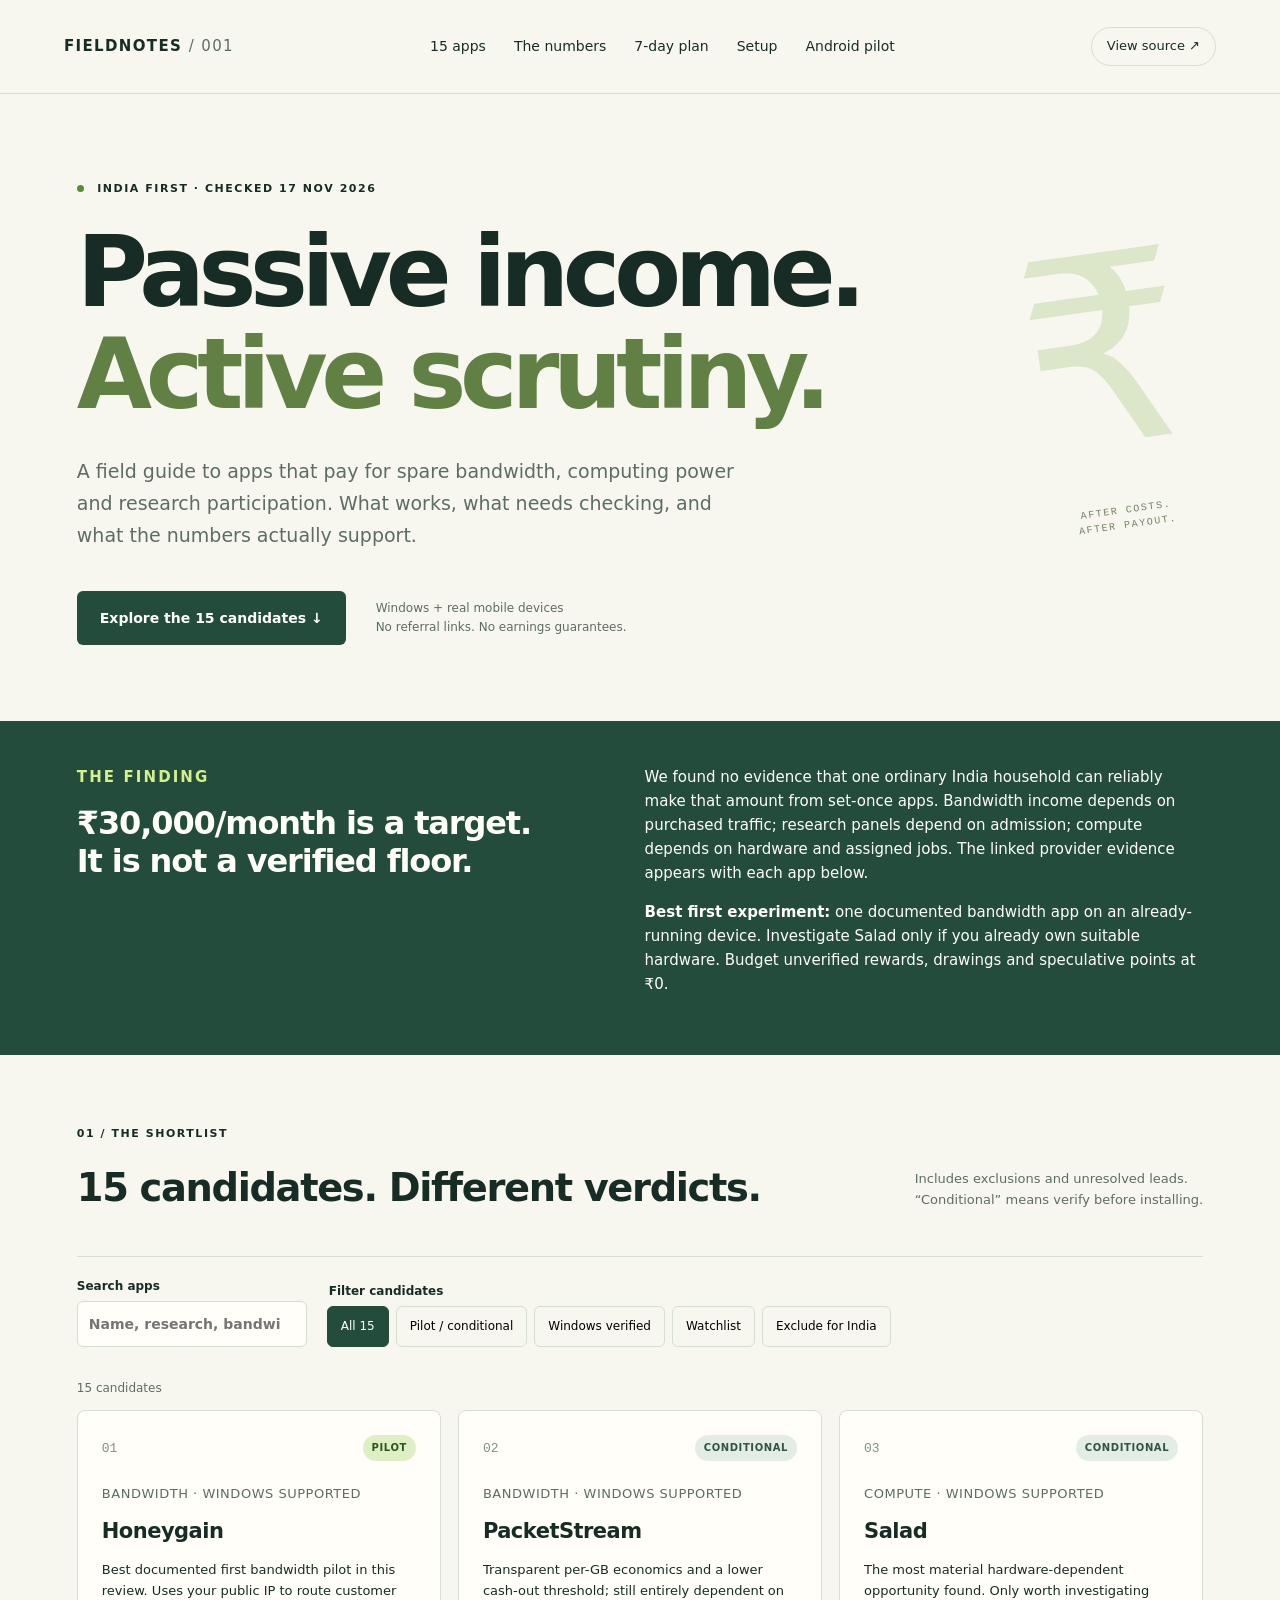
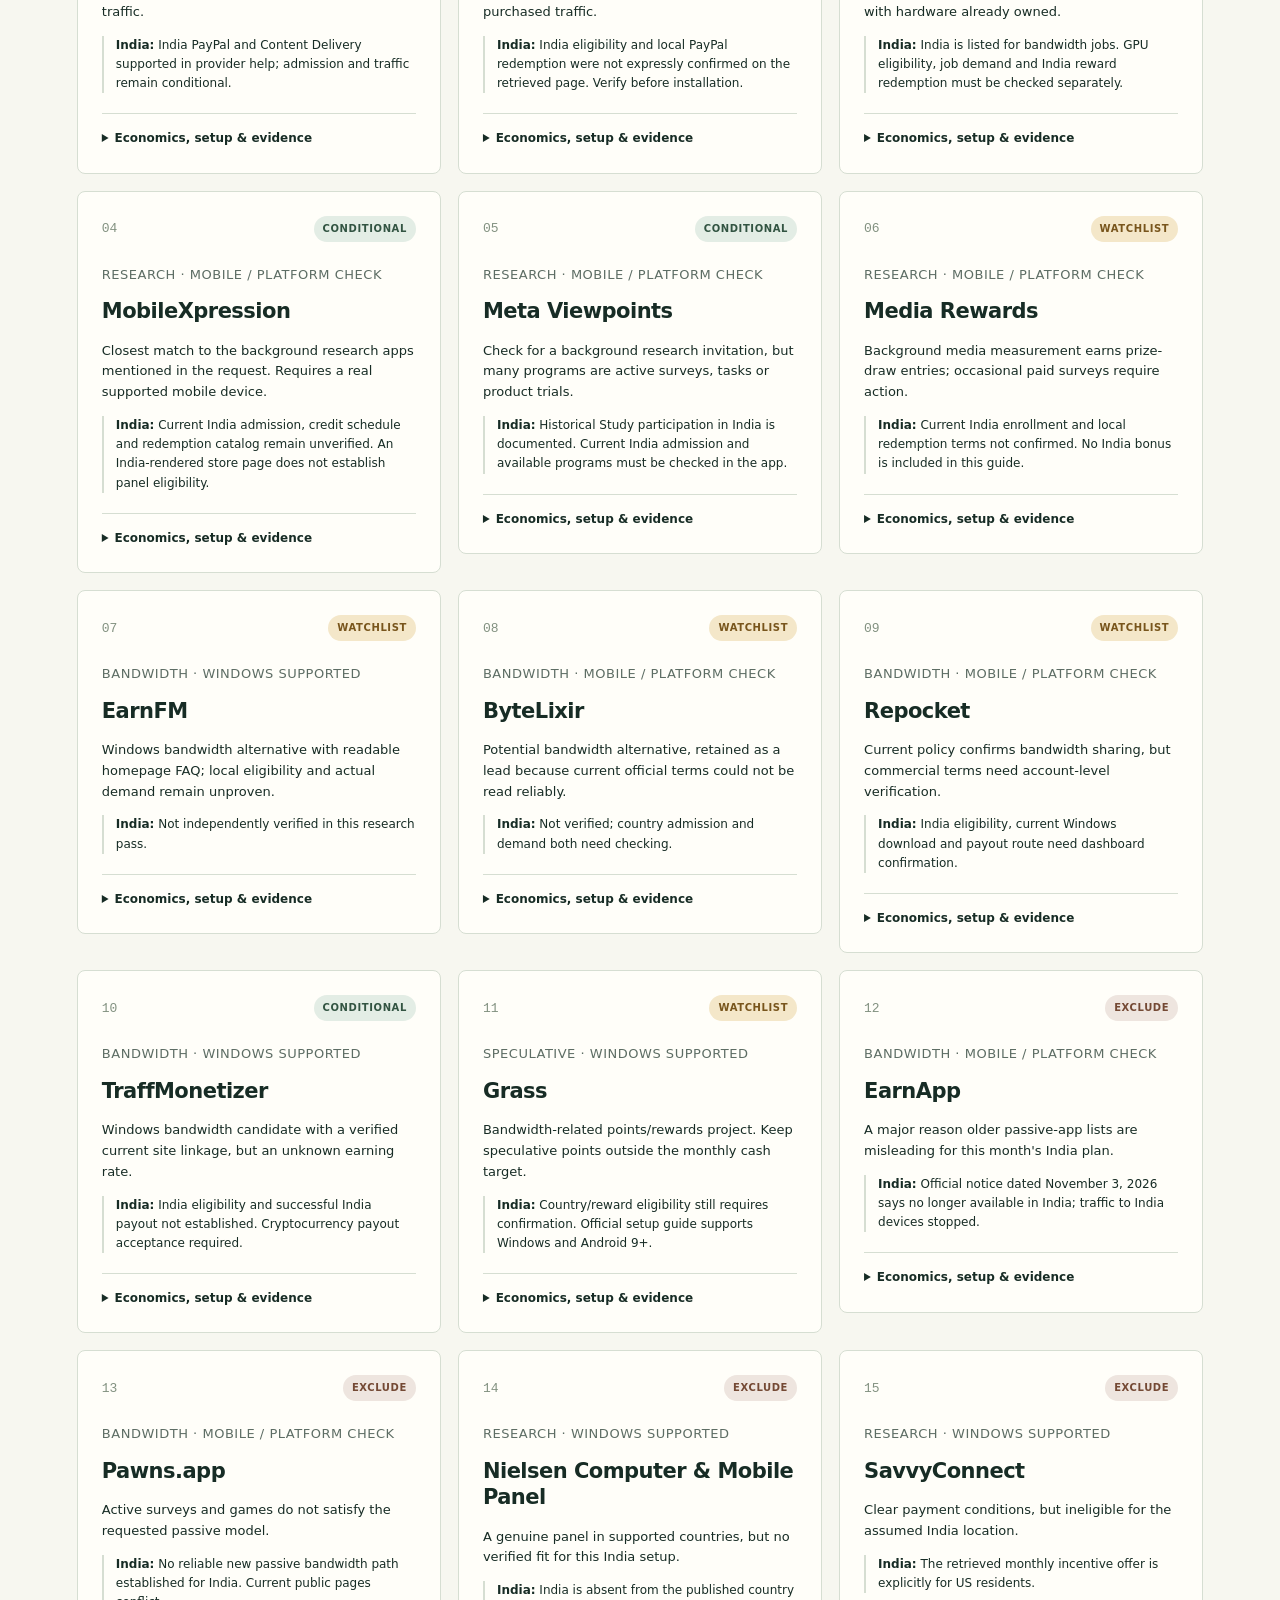
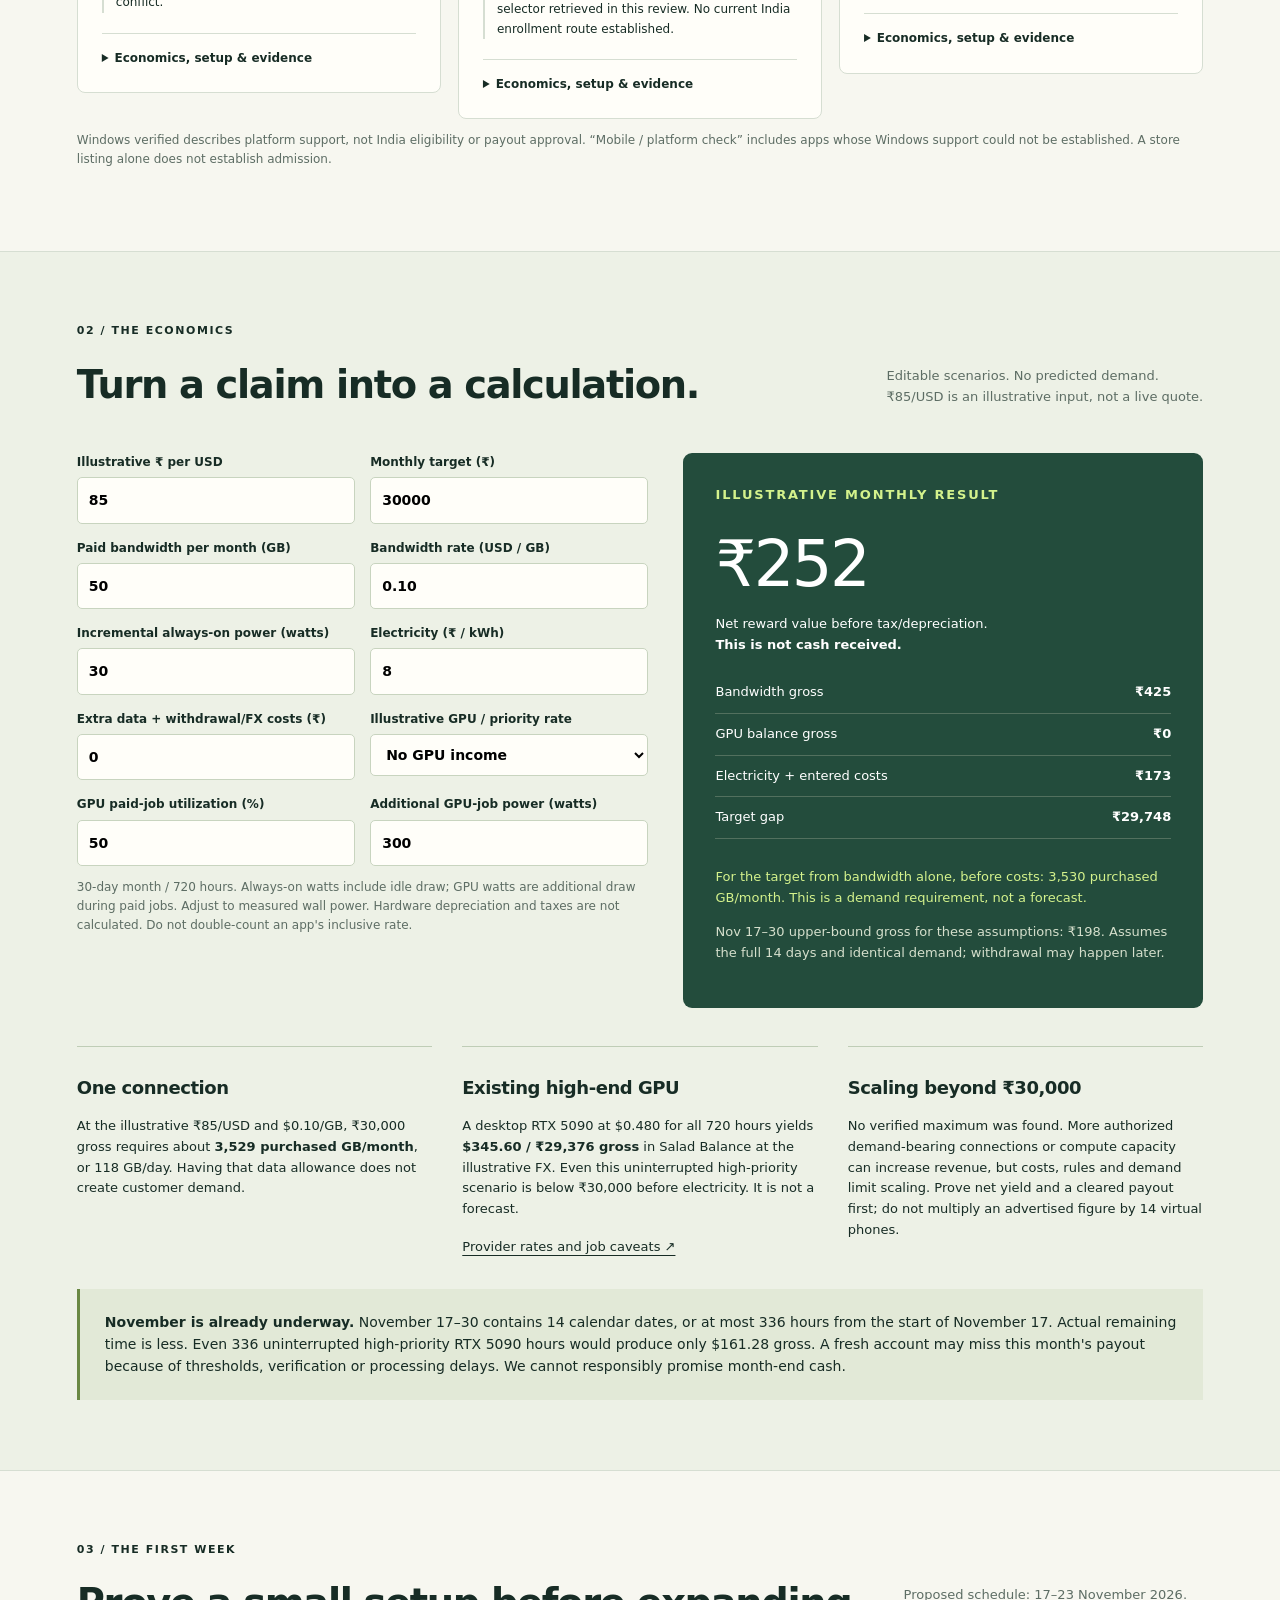
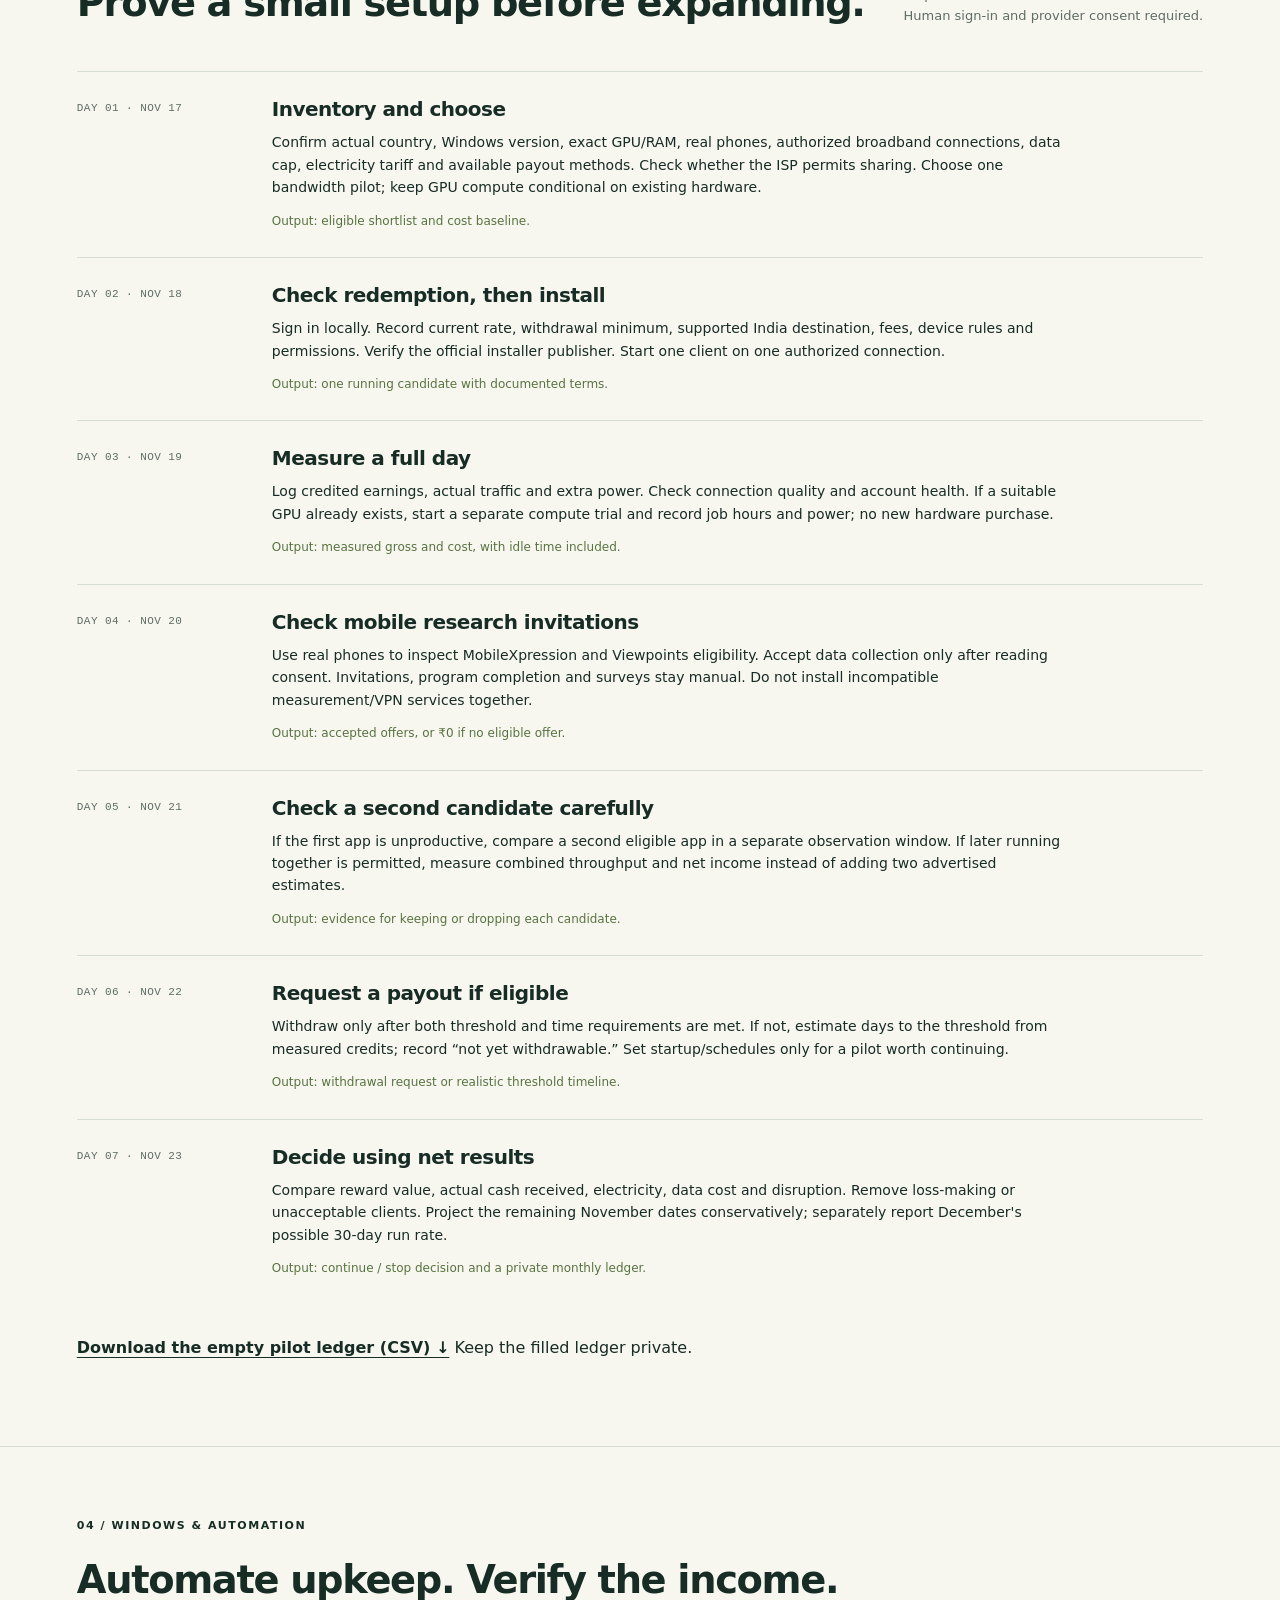
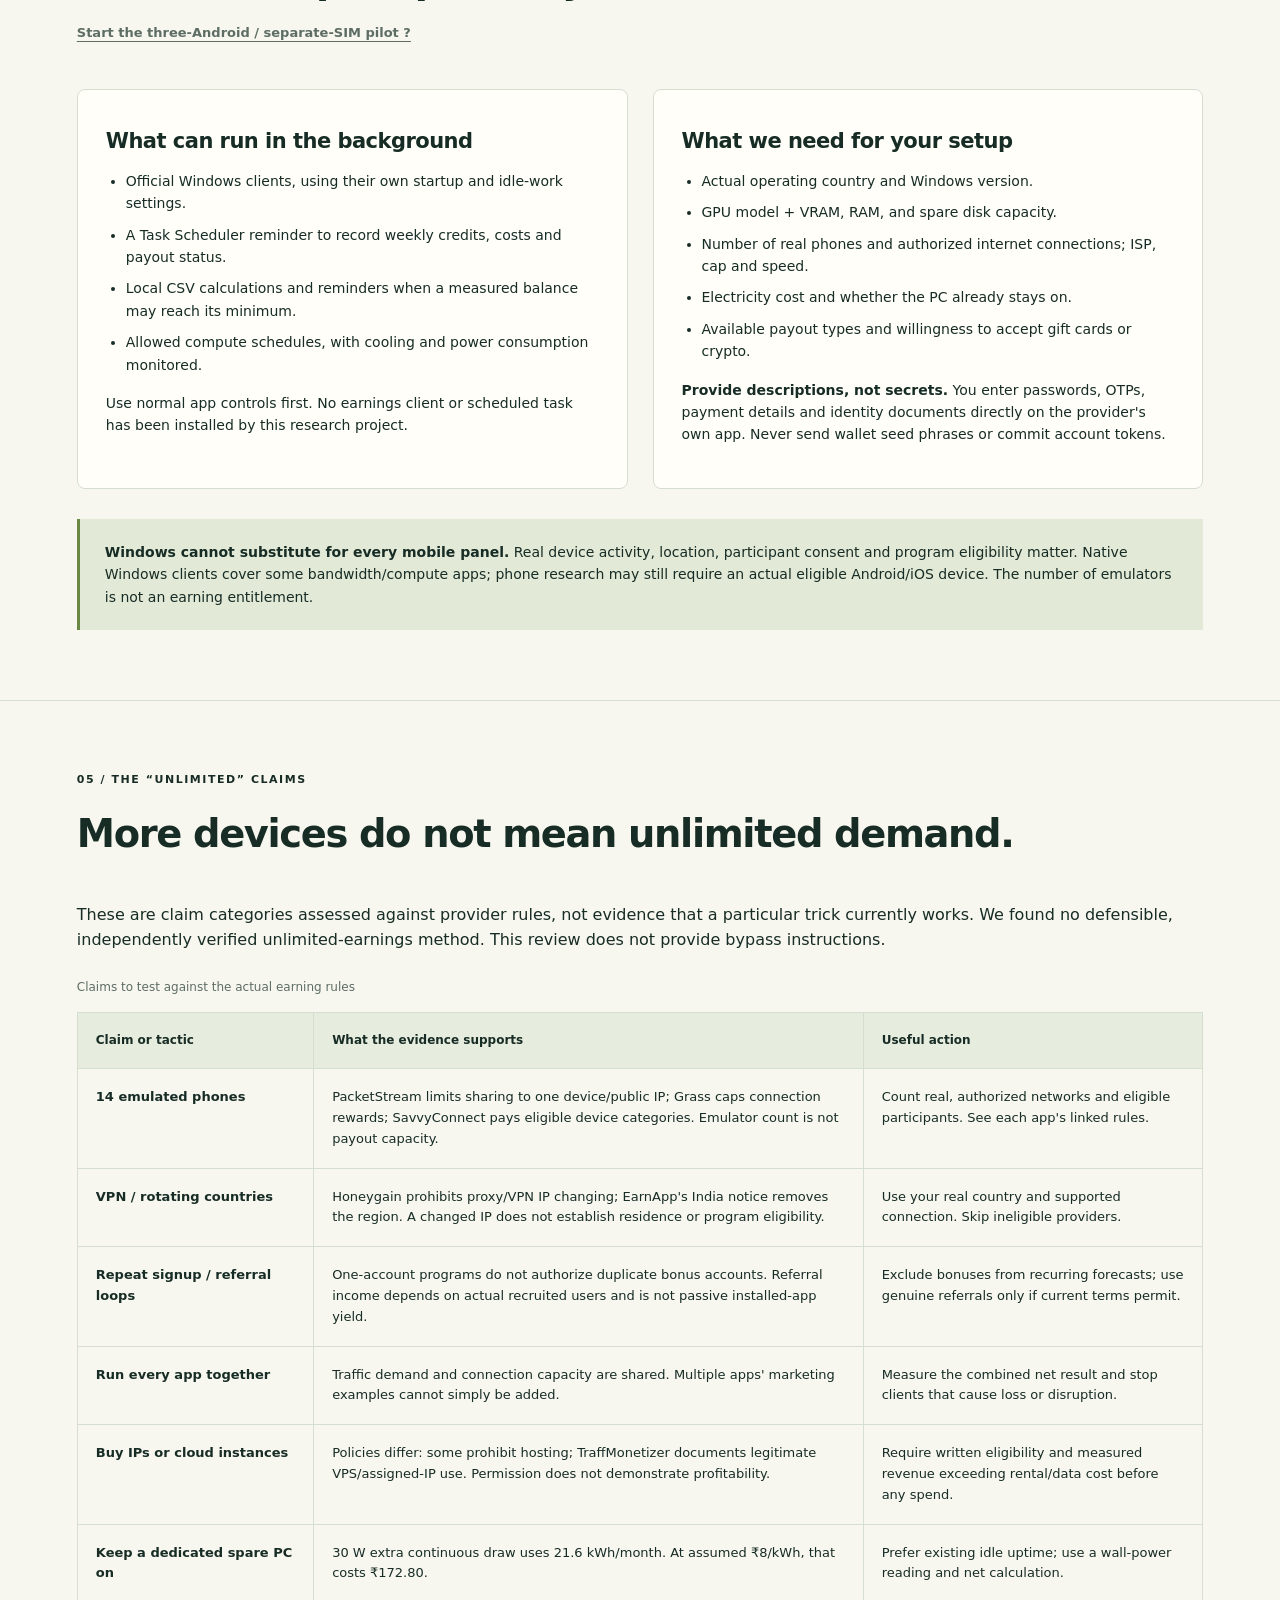
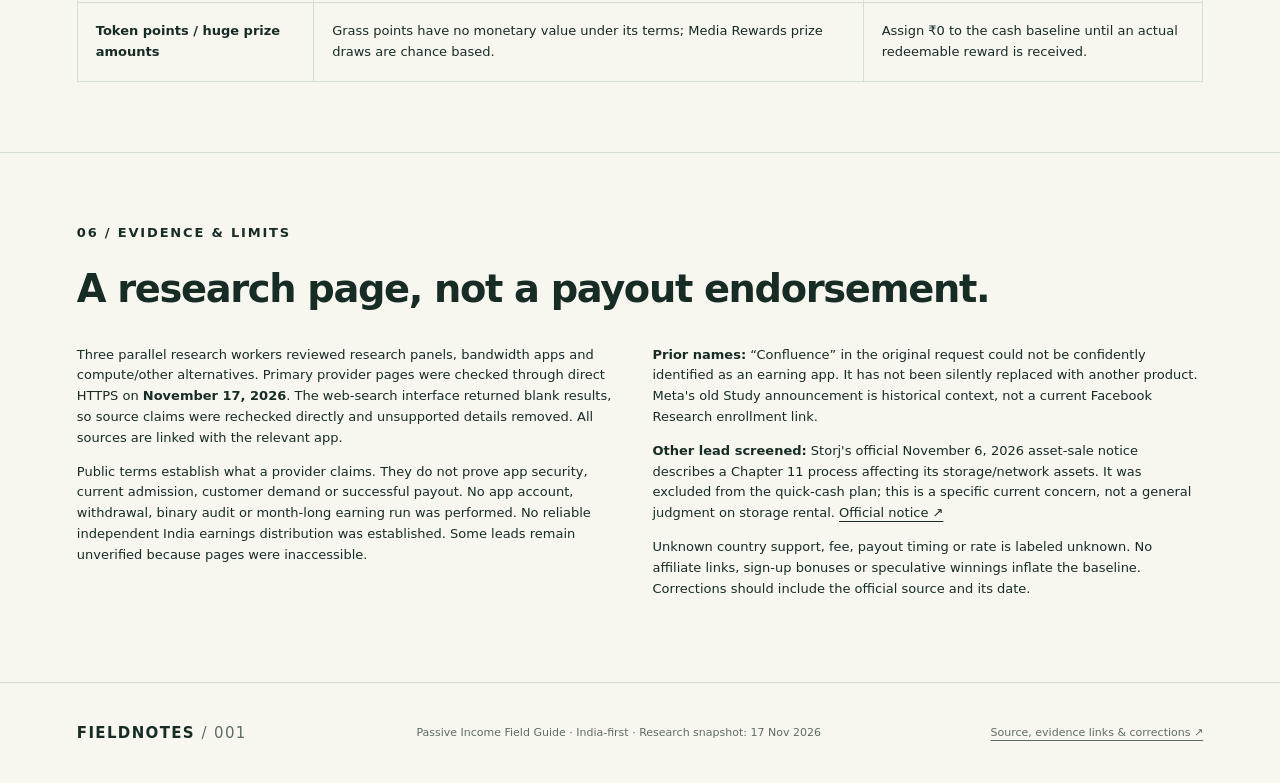
==== commit 5cc28f3d: "Add three-phone Android pilot and verify research-panel account rules" ====
--- a/index.html
+++ b/index.html
@@ -1,14 +1,14 @@
 <!doctype html>
 <html lang="en"><head><meta charset="utf-8"><meta name="viewport" content="width=device-width,initial-scale=1"><meta name="description" content="15 passive earning apps researched for India: eligibility, Windows setup, actual payout limits, earnings calculator and a seven-day pilot."><link rel="icon" href="data:,">
 <title>Passive Income Field Guide · India / 2026</title><link rel="stylesheet" href="site.css"><script src="site.js" defer></script></head>
-<body><a class="skip" href="#main">Skip to content</a><header><a class="brand" href="#">FIELDNOTES <span>/ 001</span></a><nav aria-label="Main navigation"><a href="#apps">15 apps</a><a href="#numbers">The numbers</a><a href="#week">7-day plan</a><a href="#setup">Setup</a></nav><a class="repo" href="https://github.com/sandeshbagmare/passive-income-field-guide">View source ↗</a></header>
+<body><a class="skip" href="#main">Skip to content</a><header><a class="brand" href="#">FIELDNOTES <span>/ 001</span></a><nav aria-label="Main navigation"><a href="#apps">15 apps</a><a href="#numbers">The numbers</a><a href="#week">7-day plan</a><a href="#setup">Setup</a><a href="android-pilot.html">Android pilot</a></nav><a class="repo" href="https://github.com/sandeshbagmare/passive-income-field-guide">View source ↗</a></header>
 <main id="main"><section class="hero"><div class="eyebrow"><span class="dot"></span> INDIA FIRST · CHECKED 17 NOV 2026</div><h1>Passive income.<br><em>Active scrutiny.</em></h1><p class="intro">A field guide to apps that pay for spare bandwidth, computing power and research participation. What works, what needs checking, and what the numbers actually support.</p><div class="hero-bottom"><a class="button" href="#apps">Explore the 15 candidates ↓</a><p>Windows + real mobile devices<br>No referral links. No earnings guarantees.</p></div><div class="hero-index" aria-hidden="true">₹<span>AFTER COSTS.<br>AFTER PAYOUT.</span></div></section>
 <section class="verdict" aria-labelledby="verdict-title"><div><p class="eyebrow">THE FINDING</p><h2 id="verdict-title">₹30,000/month is a target.<br>It is not a verified floor.</h2></div><div><p>We found no evidence that one ordinary India household can reliably make that amount from set-once apps. Bandwidth income depends on purchased traffic; research panels depend on admission; compute depends on hardware and assigned jobs. The linked provider evidence appears with each app below.</p><p><strong>Best first experiment:</strong> one documented bandwidth app on an already-running device. Investigate Salad only if you already own suitable hardware. Budget unverified rewards, drawings and speculative points at ₹0.</p></div></section>
-<section class="section" id="apps"><div class="section-heading"><div><p class="eyebrow">01 / THE SHORTLIST</p><h2>15 candidates. Different verdicts.</h2></div><p>Includes exclusions and unresolved leads.<br>“Conditional” means verify before installing.</p></div><div class="controls"><label class="search-label">Search apps<input id="search" type="search" placeholder="Name, research, bandwidth…"></label><fieldset><legend>Filter candidates</legend><div class="filters"><button type="button" class="active" data-filter="all" aria-pressed="true">All 15</button><button type="button" data-filter="pilot" aria-pressed="false">Pilot / conditional</button><button type="button" data-filter="windows" aria-pressed="false">Windows verified</button><button type="button" data-filter="watchlist" aria-pressed="false">Watchlist</button><button type="button" data-filter="exclude" aria-pressed="false">Exclude for India</button></div></fieldset></div><p id="result-count" class="small" role="status">15 candidates</p><div class="app-grid"><article class="app-card" data-status="pilot" data-windows="true" data-search="honeygain bandwidth"><div class="card-top"><span class="card-number">01</span><span class="badge pilot">Pilot</span></div><p class="category">Bandwidth · Windows supported</p><h3>Honeygain</h3><p>Best documented first bandwidth pilot in this review. Uses your public IP to route customer traffic.</p><p class="eligibility"><strong>India:</strong> India PayPal and Content Delivery supported in provider help; admission and traffic remain conditional.</p><details><summary>Economics, setup & evidence</summary><h4>Earnings</h4><p>Provider publishes about $0.10 per GB. Its $1–5/month single-device illustration is marketing, not an observed India result. Content Delivery adds 6 credits per active hour where a slot is available; 720 active hours would equal $4.32.</p><h4>Payout</h4><p>PayPal: $20 minimum, $2.02 flat processor fee plus possible FX/PayPal costs. India requires eligible PayPal setup. Help describes an invitation within one business day, then 2–3 business days after processor registration. Alternate JumpTask credits redeem into gift cards; gift cards are not cash.</p><h4>Device and account limits</h4><p>One account; up to 10 devices, one per public IP. Help prohibits VPN/proxy IP changing, public Wi-Fi, data centers and mobile tethering. Do not create extra bonus accounts.</p><h4>Setup / next action</h4><ol><li>Check ISP permission and your India redemption route before installation.</li><li>Download the Windows app from Honeygain, register one account, and use an owned device on an authorized connection.</li><li>Check Content Delivery eligibility/queue. Enable startup only after a short trial.</li><li>Log credits, traffic and extra electricity for seven days; redeem once eligible.</li></ol><h4>Tradeoff</h4><p>Its own terms warn about IP blocklists, CAPTCHAs, access disruptions and traffic complaints. On a low-earning connection, power costs may consume the proceeds.</p><p class="evidence"><strong>Evidence:</strong> Provider terms and payout help retrieved; no personal payout trial.</p><ul class="sources"><li><a href="https://www.honeygain.com/blog/bandwidth-sharing-apps/">Published rate and vendor estimates ↗</a></li><li><a href="https://support.honeygain.com/api/v2/help_center/en-us/articles/30688365428636.json">Payout help (official API) ↗</a></li><li><a href="https://support.honeygain.com/api/v2/help_center/en-us/articles/30688387290268.json">Fees (official API) ↗</a></li><li><a href="https://www.honeygain.com/terms-of-use/">Terms and network risks ↗</a></li><li><a href="https://support.honeygain.com/api/v2/help_center/en-us/articles/30688346556956.json">Additional provider eligibility/device/payout help (30688346556956) ↗</a></li><li><a href="https://support.honeygain.com/api/v2/help_center/en-us/articles/30688348432028.json">Additional provider eligibility/device/payout help (30688348432028) ↗</a></li><li><a href="https://support.honeygain.com/api/v2/help_center/en-us/articles/30688581200284.json">Additional provider eligibility/device/payout help (30688581200284) ↗</a></li><li><a href="https://support.honeygain.com/api/v2/help_center/en-us/articles/30688484350492.json">Additional provider eligibility/device/payout help (30688484350492) ↗</a></li><li><a href="https://support.honeygain.com/api/v2/help_center/en-us/articles/30688524338332.json">Additional provider eligibility/device/payout help (30688524338332) ↗</a></li><li><a href="https://support.honeygain.com/api/v2/help_center/en-us/articles/30688341894428.json">Additional provider eligibility/device/payout help (30688341894428) ↗</a></li></ul></details></article>
+<section class="section" id="apps"><div class="section-heading"><div><p class="eyebrow">01 / THE SHORTLIST</p><h2>15 candidates. Different verdicts.</h2></div><p>Includes exclusions and unresolved leads.<br>“Conditional” means verify before installing.</p></div><div class="controls"><label class="search-label">Search apps<input id="search" type="search" placeholder="Name, research, bandwidth…"></label><fieldset><legend>Filter candidates</legend><div class="filters"><button type="button" class="active" data-filter="all" aria-pressed="true">All 15</button><button type="button" data-filter="pilot" aria-pressed="false">Pilot / conditional</button><button type="button" data-filter="windows" aria-pressed="false">Windows verified</button><button type="button" data-filter="watchlist" aria-pressed="false">Watchlist</button><button type="button" data-filter="exclude" aria-pressed="false">Exclude for India</button></div></fieldset></div><p id="result-count" class="small" role="status">15 candidates</p><div class="app-grid"><article class="app-card" data-status="pilot" data-windows="true" data-search="honeygain bandwidth"><div class="card-top"><span class="card-number">01</span><span class="badge pilot">Pilot</span></div><p class="category">Bandwidth · Windows supported</p><h3>Honeygain</h3><p>Best documented first bandwidth pilot in this review. Uses your public IP to route customer traffic.</p><p class="eligibility"><strong>India:</strong> India PayPal and Content Delivery supported in provider help; admission and traffic remain conditional.</p><details><summary>Economics, setup & evidence</summary><h4>Earnings</h4><p>Provider publishes about $0.10 per GB. Its $1–5/month single-device illustration is marketing, not an observed India result. Content Delivery adds 6 credits per active hour where a slot is available; 720 active hours would equal $4.32.</p><h4>Payout</h4><p>PayPal: $20 minimum, $2.02 flat processor fee plus possible FX/PayPal costs. India requires eligible PayPal setup. Help describes an invitation within one business day, then 2–3 business days after processor registration. Alternate JumpTask credits redeem into gift cards; gift cards are not cash.</p><h4>Device and account limits</h4><p>One account; up to 10 devices, one per public IP. Help prohibits VPN/proxy IP changing, public Wi-Fi, data centers and mobile tethering. Do not create extra bonus accounts.</p><h4>Setup / next action</h4><ol><li>Check ISP permission and your India redemption route before installation.</li><li>Download the Windows app from Honeygain, register one account, and use an owned device on an authorized connection.</li><li>Check Content Delivery eligibility/queue. Enable startup only after a short trial.</li><li>Log credits, traffic and extra electricity for seven days; redeem once eligible.</li></ol><h4>Tradeoff</h4><p>Its own terms warn about IP blocklists, CAPTCHAs, access disruptions and traffic complaints. On a low-earning connection, power costs may consume the proceeds.</p><p class="evidence"><strong>Evidence:</strong> Provider terms and payout help retrieved; no personal payout trial.</p><ul class="sources"><li><a href="https://www.honeygain.com/blog/bandwidth-sharing-apps/">Published rate and vendor estimates ↗</a></li><li><a href="https://support.honeygain.com/api/v2/help_center/en-us/articles/30688365428636.json">Payout help (official API) ↗</a></li><li><a href="https://support.honeygain.com/api/v2/help_center/en-us/articles/30688387290268.json">Fees (official API) ↗</a></li><li><a href="https://www.honeygain.com/terms-of-use/">Terms and network risks ↗</a></li><li><a href="https://support.honeygain.com/api/v2/help_center/en-us/articles/30688346556956.json">Additional provider eligibility/device/payout help (30688346556956) ↗</a></li><li><a href="https://support.honeygain.com/api/v2/help_center/en-us/articles/30688348432028.json">Additional provider eligibility/device/payout help (30688348432028) ↗</a></li><li><a href="https://support.honeygain.com/api/v2/help_center/en-us/articles/30688581200284.json">Additional provider eligibility/device/payout help (30688581200284) ↗</a></li><li><a href="https://support.honeygain.com/api/v2/help_center/en-us/articles/30688484350492.json">Additional provider eligibility/device/payout help (30688484350492) ↗</a></li><li><a href="https://support.honeygain.com/api/v2/help_center/en-us/articles/30688524338332.json">Additional provider eligibility/device/payout help (30688524338332) ↗</a></li><li><a href="https://support.honeygain.com/api/v2/help_center/en-us/articles/30688341894428.json">Additional provider eligibility/device/payout help (30688341894428) ↗</a></li><li><a href="https://www.honeygain.com/download/">Native Android setup ↗</a></li><li><a href="https://support.honeygain.com/hc/en-us/articles/30688404694428-Error-Network-overused">Shared carrier IP and network errors ↗</a></li></ul></details></article>
 <article class="app-card" data-status="conditional" data-windows="true" data-search="packetstream bandwidth"><div class="card-top"><span class="card-number">02</span><span class="badge conditional">Conditional</span></div><p class="category">Bandwidth · Windows supported</p><h3>PacketStream</h3><p>Transparent per-GB economics and a lower cash-out threshold; still entirely dependent on purchased traffic.</p><p class="eligibility"><strong>India:</strong> India eligibility and local PayPal redemption were not expressly confirmed on the retrieved page. Verify before installation.</p><details><summary>Economics, setup & evidence</summary><h4>Earnings</h4><p>$0.10 per GB actually routed. 50 GB earns $5 gross; 300 GB earns $30 gross. These are arithmetic examples, not traffic forecasts.</p><h4>Payout</h4><p>$5 minimum; 3% PacketStream withdrawal fee plus possible PayPal costs. First withdrawal unlocks after seven days; stated processing is within one week.</p><h4>Device and account limits</h4><p>One sharing device per public IP. Windows 10+ supported. More devices behind the same router do not qualify as more IPs.</p><h4>Setup / next action</h4><ol><li>Confirm your country and PayPal destination are accepted in signup.</li><li>Get the Windows installer from the signed-in official dashboard and run one client.</li><li>Measure actual paid GB. Once both the time gate and $5 minimum are met, request a test withdrawal.</li></ol><h4>Tradeoff</h4><p>Third parties use your exit IP. Rate multiplied by your internet allowance is not expected revenue; customer demand determines traffic.</p><p class="evidence"><strong>Evidence:</strong> Current official sharing page retrieved; no India account or payout tested.</p><ul class="sources"><li><a href="https://packetstream.io/share-bandwidth/">Platforms, rate and withdrawals ↗</a></li></ul></details></article>
 <article class="app-card" data-status="conditional" data-windows="true" data-search="salad compute"><div class="card-top"><span class="card-number">03</span><span class="badge conditional">Conditional</span></div><p class="category">Compute · Windows supported</p><h3>Salad</h3><p>The most material hardware-dependent opportunity found. Only worth investigating with hardware already owned.</p><p class="eligibility"><strong>India:</strong> India is listed for bandwidth jobs. GPU eligibility, job demand and India reward redemption must be checked separately.</p><details><summary>Economics, setup & evidence</summary><h4>Earnings</h4><p>Official November 1, 2026 high-priority desktop GPU rates: RTX 3060 12 GB $0.064/hour, RTX 4090 $0.352/hour, RTX 5090 $0.480/hour. Only assigned GPU-job hours earn these rates. Lower-priority jobs pay less; laptop rates differ.</p><h4>Payout</h4><p>Accrues USD-denominated Salad Balance, not automatically bank cash. Check the reward storefront, minimum denominations, India availability and any fees before treating it as cash income.</p><h4>Device and account limits</h4><p>India bandwidth work requires residential internet without a VPN/proxy, generally 20 Mbps upload. GPU jobs require compatible hardware and the provider&#39;s container setup; do not infer eligibility from owning any GPU.</p><h4>Setup / next action</h4><ol><li>Identify exact GPU model, VRAM, RAM and available storage; compare against current official requirements.</li><li>Confirm a usable India redemption option in the reward store.</li><li>Install Salad from its official site and follow its container-environment setup.</li><li>Run a measured pilot: record actual assigned job hours, priority/rate, whole-PC wall power, temperature and balance.</li><li>Schedule only profitable idle hours. Keep gaming/work needs and cooling in view.</li></ol><h4>Tradeoff</h4><p>High published rates are not guaranteed job allocation. Include idle power, electricity, hardware wear and redemption limits. Do not buy a GPU based on the optimistic scenario.</p><p class="evidence"><strong>Evidence:</strong> November 16 rate announcement and India bandwidth guide retrieved directly; no hardware benchmark or payout tested.</p><ul class="sources"><li><a href="https://community.salad.com/gpu-earning-rates-november-2026">November 2026 rate table ↗</a></li><li><a href="https://support.salad.com/guides/getting-jobs/getting-bandwidth-sharing-jobs/">Bandwidth country and network requirements ↗</a></li><li><a href="https://support.salad.com/guides/getting-jobs/getting-container-jobs/">Container setup requirements ↗</a></li></ul></details></article>
-<article class="app-card" data-status="conditional" data-windows="false" data-search="mobilexpression research"><div class="card-top"><span class="card-number">04</span><span class="badge conditional">Conditional</span></div><p class="category">Research · Mobile / platform check</p><h3>MobileXpression</h3><p>Closest match to the background research apps mentioned in the request. Requires a real supported mobile device.</p><p class="eligibility"><strong>India:</strong> Current India admission, credit schedule and redemption catalog remain unverified. An India-rendered store page does not establish panel eligibility.</p><details><summary>Economics, setup & evidence</summary><h4>Earnings</h4><p>Official Android listing advertises weekly credits and initial membership credits, but does not establish a current India monthly amount. Budget ₹0 until an actual accepted offer is visible.</p><h4>Payout</h4><p>Credits redeem against a regional catalog. Listing now includes PayPal among rewards; do not assume every country has it. Minimum and processing time must be checked in the account.</p><h4>Device and account limits</h4><p>VPN and Accessibility permissions collect browsing/app-use information. No Windows earning client established in this review; emulator eligibility not established.</p><h4>Setup / next action</h4><ol><li>Use the official MobileXpression site/store listing on an owned phone and confirm admission.</li><li>Read the exact data-consent screen and reward terms before enabling its permissions.</li><li>Record weekly credit requirements and first redemption threshold; use the phone normally.</li></ol><h4>Tradeoff</h4><p>The provider says Accessibility collects browser URLs and active apps, while its VPN collects web requests. This is a substantial data-sharing decision.</p><p class="evidence"><strong>Evidence:</strong> Official Play listing, updated June 24, 2026, retrieved; India schedule not verified.</p><ul class="sources"><li><a href="https://play.google.com/store/apps/details?id=com.mobilexpression.ltvpnb">Official Android listing and data collection ↗</a></li><li><a href="https://www.mobilexpression.com/">Enrollment ↗</a></li></ul></details></article>
-<article class="app-card" data-status="conditional" data-windows="false" data-search="meta viewpoints research"><div class="card-top"><span class="card-number">05</span><span class="badge conditional">Conditional</span></div><p class="category">Research · Mobile / platform check</p><h3>Meta Viewpoints</h3><p>Check for a background research invitation, but many programs are active surveys, tasks or product trials.</p><p class="eligibility"><strong>India:</strong> Historical Study participation in India is documented. Current India admission and available programs must be checked in the app.</p><details><summary>Economics, setup & evidence</summary><h4>Earnings</h4><p>Program-specific points; no verified fixed monthly amount. No invitation means no dependable earnings. Do not reuse old Facebook Research or Study payout claims.</p><h4>Payout</h4><p>Current regional threshold, reward value, payment method and processing time are program/account dependent and were not verified.</p><h4>Device and account limits</h4><p>Mobile app; no native Windows earning path established. Certain programs use Accessibility. Program consent and eligibility are separate from app installation.</p><h4>Setup / next action</h4><ol><li>Install the official Meta Viewpoints app, create or access your own account and check country eligibility.</li><li>Read each invitation&#39;s tasks, duration, data access and compensation.</li><li>Accept only programs you want; count active tasks separately from background earnings.</li></ol><h4>Tradeoff</h4><p>Historical availability is not proof of a current paid research slot. Do not install old Facebook Research APKs from unofficial mirrors.</p><p class="evidence"><strong>Evidence:</strong> Current official store listing and Meta&#39;s historical Study announcement retrieved.</p><ul class="sources"><li><a href="https://play.google.com/store/apps/details?id=com.facebook.viewpoints">Current official Viewpoints listing ↗</a></li><li><a href="https://about.fb.com/news/2019/06/study-from-facebook/">Historical Study announcement; not a current offer ↗</a></li></ul></details></article>
+<article class="app-card" data-status="conditional" data-windows="false" data-search="mobilexpression research"><div class="card-top"><span class="card-number">04</span><span class="badge conditional">Conditional</span></div><p class="category">Research · Mobile / platform check</p><h3>MobileXpression</h3><p>Closest match to the background research apps mentioned in the request. Requires a real supported mobile device.</p><p class="eligibility"><strong>India:</strong> Current India admission, credit schedule and redemption catalog remain unverified. An India-rendered store page does not establish panel eligibility.</p><details><summary>Economics, setup & evidence</summary><h4>Earnings</h4><p>Official Android listing advertises weekly credits and initial membership credits. Its membership guide says weekly credits must be claimed within seven days or expire; this requires a recurring manual action. No current India monthly amount verified.</p><h4>Payout</h4><p>Credits redeem against a regional catalog; the listing includes PayPal among rewards, but local availability/threshold needs checking. Membership guide says redeemed gift-card emails may take up to 72 hours. Do not assume every country offers the same catalog.</p><h4>Device and account limits</h4><p>One personal account under official terms. No verified entitlement to three rewarded devices for one participant. VPN and Accessibility collect browsing/app-use data; do not run its measurement VPN alongside a bandwidth app that prohibits VPNs without verified compatibility.</p><h4>Setup / next action</h4><ol><li>Use the official MobileXpression site/store listing on an owned phone and confirm admission.</li><li>Read the exact data-consent screen and reward terms before enabling its permissions.</li><li>Use the phone normally and manually claim each weekly award within seven days; check the actual account redemption threshold.</li></ol><h4>Tradeoff</h4><p>The provider says Accessibility collects browser URLs and active apps, while its VPN collects web requests. This is a substantial data-sharing decision.</p><p class="evidence"><strong>Evidence:</strong> Official Android listing plus browser-rendered terms and membership guide reviewed; India schedule and multi-device rewards unverified.</p><ul class="sources"><li><a href="https://play.google.com/store/apps/details?id=com.mobilexpression.ltvpnb">Official Android listing and data collection ↗</a></li><li><a href="https://www.mobilexpression.com/">Enrollment ↗</a></li><li><a href="https://www.mobilexpression.com/membership-guide">Weekly claim and redemption guide ↗</a></li><li><a href="https://www.mobilexpression.com/common/termsofservice-v3">One personal account terms ↗</a></li></ul></details></article>
+<article class="app-card" data-status="conditional" data-windows="false" data-search="meta viewpoints research"><div class="card-top"><span class="card-number">05</span><span class="badge conditional">Conditional</span></div><p class="category">Research · Mobile / platform check</p><h3>Meta Viewpoints</h3><p>Check for a background research invitation, but many programs are active surveys, tasks or product trials.</p><p class="eligibility"><strong>India:</strong> Historical Study participation in India is documented. Current India admission and available programs must be checked in the app.</p><details><summary>Economics, setup & evidence</summary><h4>Earnings</h4><p>Program-specific points; no verified fixed monthly amount. No invitation means no dependable earnings. Do not reuse old Facebook Research or Study payout claims.</p><h4>Payout</h4><p>Current regional threshold, reward value, payment method and processing time are program/account dependent and were not verified.</p><h4>Device and account limits</h4><p>One account per person under current terms. Programs depend on country and quotas; no general per-extra-phone payout entitlement. Terms prohibit proxy location disguise and automation to inflate points. Some programs require Accessibility and separate consent.</p><h4>Setup / next action</h4><ol><li>Install the official Meta Viewpoints app, create or access your own account and check country eligibility.</li><li>Read each invitation&#39;s tasks, duration, data access and compensation.</li><li>Accept only programs you want; count active tasks separately from background earnings.</li></ol><h4>Tradeoff</h4><p>Historical availability is not proof of a current paid research slot. Do not install old Facebook Research APKs from unofficial mirrors.</p><p class="evidence"><strong>Evidence:</strong> Current official store listing and Meta&#39;s historical Study announcement retrieved.</p><ul class="sources"><li><a href="https://play.google.com/store/apps/details?id=com.facebook.viewpoints">Current official Viewpoints listing ↗</a></li><li><a href="https://about.fb.com/news/2019/06/study-from-facebook/">Historical Study announcement; not a current offer ↗</a></li><li><a href="https://www.facebook.com/help/viewpoints/tos">Current Viewpoints account and program terms ↗</a></li></ul></details></article>
 <article class="app-card" data-status="watchlist" data-windows="false" data-search="media rewards research"><div class="card-top"><span class="card-number">06</span><span class="badge watchlist">Watchlist</span></div><p class="category">Research · Mobile / platform check</p><h3>Media Rewards</h3><p>Background media measurement earns prize-draw entries; occasional paid surveys require action.</p><p class="eligibility"><strong>India:</strong> Current India enrollment and local redemption terms not confirmed. No India bonus is included in this guide.</p><details><summary>Economics, setup & evidence</summary><h4>Earnings</h4><p>Passive points improve prize-draw participation. They are not a fixed cash wage. Budget sweepstakes winnings at ₹0; separate survey compensation from passive income.</p><h4>Payout</h4><p>Official FAQ says winners redeem prizes as in-app gift cards. Survey rewards and regional thresholds require an actual invitation.</p><h4>Device and account limits</h4><p>Mobile background measurement. No supported Windows earning route established. A phone emulator is not a verified substitute.</p><h4>Setup / next action</h4><ol><li>Check the official site&#39;s store links and whether enrollment is open in your country.</li><li>Read media-measurement consent and battery requirements.</li><li>If accepted, enable the measurement feature and review occasional survey invitations manually.</li></ol><h4>Tradeoff</h4><p>Prize amounts are not expected monthly earnings. The operator says it does not save conversations; evaluate its full privacy policy yourself before opting in.</p><p class="evidence"><strong>Evidence:</strong> Official main page and FAQ retrieved; India screener could not be validated.</p><ul class="sources"><li><a href="https://mediarewards.com/">Official earning model and FAQ ↗</a></li></ul></details></article>
 <article class="app-card" data-status="watchlist" data-windows="true" data-search="earnfm bandwidth"><div class="card-top"><span class="card-number">07</span><span class="badge watchlist">Watchlist</span></div><p class="category">Bandwidth · Windows supported</p><h3>EarnFM</h3><p>Windows bandwidth alternative with readable homepage FAQ; local eligibility and actual demand remain unproven.</p><p class="eligibility"><strong>India:</strong> Not independently verified in this research pass.</p><details><summary>Economics, setup & evidence</summary><h4>Earnings</h4><p>No current rate or India earning estimate validated. Assign ₹0 to the plan.</p><h4>Payout</h4><p>Homepage FAQ says withdrawals usually start at $15, varying by method, with a weekly processing schedule. It lists PayPal, crypto and gift cards; India options need dashboard confirmation.</p><h4>Device and account limits</h4><p>Homepage confirms Windows/Mac, Android/iOS and Docker. Detailed account/IP and network restrictions could not be validated from the JavaScript-only help center.</p><h4>Setup / next action</h4><ol><li>Open the official site and help center in a browser.</li><li>Before downloading, capture country availability, supported Windows version, earning basis, withdrawal terms and device/IP policy.</li><li>Promote to a pilot only if these checks succeed; request the first eligible payout before considering expansion.</li></ol><h4>Tradeoff</h4><p>Country eligibility, device/IP caps and local redemption remain unresolved. Do not purchase extra connections based on generic earning claims.</p><p class="evidence"><strong>Evidence:</strong> Homepage application text retrieved directly; detailed help-center policies and India payout unverified.</p><ul class="sources"><li><a href="https://earn.fm/">Official site to investigate ↗</a></li><li><a href="https://help.earn.fm/portal/en/kb">Help center to verify ↗</a></li><li><a href="https://earn.fm/assets/index-eb341290.js">Provider homepage FAQ application text ↗</a></li></ul></details></article>
 <article class="app-card" data-status="watchlist" data-windows="false" data-search="bytelixir bandwidth"><div class="card-top"><span class="card-number">08</span><span class="badge watchlist">Watchlist</span></div><p class="category">Bandwidth · Mobile / platform check</p><h3>ByteLixir</h3><p>Potential bandwidth alternative, retained as a lead because current official terms could not be read reliably.</p><p class="eligibility"><strong>India:</strong> Not verified; country admission and demand both need checking.</p><details><summary>Economics, setup & evidence</summary><h4>Earnings</h4><p>No rate or monthly revenue validated. Common residential/mobile rate claims are deliberately excluded from the budget.</p><h4>Payout</h4><p>Minimum, crypto network, fees, KYC and India availability unresolved.</p><h4>Device and account limits</h4><p>Windows support, virtual-machine permission and per-IP rules were not verified; do not assume permission.</p><h4>Setup / next action</h4><ol><li>Read the official FAQ in a normal browser and confirm all commercial terms.</li><li>Verify the installer source, platform support and India withdrawal route.</li><li>Only then consider a small test on an authorized connection.</li></ol><h4>Tradeoff</h4><p>Direct retrieval encountered a browser challenge. No payout evidence was independently tested.</p><p class="evidence"><strong>Evidence:</strong> Unverified lead; ₹0 forecast.</p><ul class="sources"><li><a href="https://bytelixir.com/en/faq">Official FAQ to verify ↗</a></li></ul></details></article>
@@ -23,7 +23,7 @@
 <div class="three-up"><article><h3>One connection</h3><p>At the illustrative ₹85/USD and $0.10/GB, ₹30,000 gross requires about <strong>3,529 purchased GB/month</strong>, or 118 GB/day. Having that data allowance does not create customer demand.</p></article><article><h3>Existing high-end GPU</h3><p>A desktop RTX 5090 at $0.480 for all 720 hours yields <strong>$345.60 / ₹29,376 gross</strong> in Salad Balance at the illustrative FX. Even this uninterrupted high-priority scenario is below ₹30,000 before electricity. It is not a forecast.</p><a href="https://community.salad.com/gpu-earning-rates-november-2026">Provider rates and job caveats ↗</a></article><article><h3>Scaling beyond ₹30,000</h3><p>No verified maximum was found. More authorized demand-bearing connections or compute capacity can increase revenue, but costs, rules and demand limit scaling. Prove net yield and a cleared payout first; do not multiply an advertised figure by 14 virtual phones.</p></article></div>
 <div class="callout"><strong>November is already underway.</strong> November 17–30 contains 14 calendar dates, or at most 336 hours from the start of November 17. Actual remaining time is less. Even 336 uninterrupted high-priority RTX 5090 hours would produce only $161.28 gross. A fresh account may miss this month's payout because of thresholds, verification or processing delays. We cannot responsibly promise month-end cash.</div></section>
 <section class="section" id="week"><div class="section-heading"><div><p class="eyebrow">03 / THE FIRST WEEK</p><h2>Prove a small setup before expanding.</h2></div><p>Proposed schedule: 17–23 November 2026.<br>Human sign-in and provider consent required.</p></div><ol class="timeline"><li><span>DAY 01 · NOV 17</span><div><h3>Inventory and choose</h3><p>Confirm actual country, Windows version, exact GPU/RAM, real phones, authorized broadband connections, data cap, electricity tariff and available payout methods. Check whether the ISP permits sharing. Choose one bandwidth pilot; keep GPU compute conditional on existing hardware.</p><small>Output: eligible shortlist and cost baseline.</small></div></li><li><span>DAY 02 · NOV 18</span><div><h3>Check redemption, then install</h3><p>Sign in locally. Record current rate, withdrawal minimum, supported India destination, fees, device rules and permissions. Verify the official installer publisher. Start one client on one authorized connection.</p><small>Output: one running candidate with documented terms.</small></div></li><li><span>DAY 03 · NOV 19</span><div><h3>Measure a full day</h3><p>Log credited earnings, actual traffic and extra power. Check connection quality and account health. If a suitable GPU already exists, start a separate compute trial and record job hours and power; no new hardware purchase.</p><small>Output: measured gross and cost, with idle time included.</small></div></li><li><span>DAY 04 · NOV 20</span><div><h3>Check mobile research invitations</h3><p>Use real phones to inspect MobileXpression and Viewpoints eligibility. Accept data collection only after reading consent. Invitations, program completion and surveys stay manual. Do not install incompatible measurement/VPN services together.</p><small>Output: accepted offers, or ₹0 if no eligible offer.</small></div></li><li><span>DAY 05 · NOV 21</span><div><h3>Check a second candidate carefully</h3><p>If the first app is unproductive, compare a second eligible app in a separate observation window. If later running together is permitted, measure combined throughput and net income instead of adding two advertised estimates.</p><small>Output: evidence for keeping or dropping each candidate.</small></div></li><li><span>DAY 06 · NOV 22</span><div><h3>Request a payout if eligible</h3><p>Withdraw only after both threshold and time requirements are met. If not, estimate days to the threshold from measured credits; record “not yet withdrawable.” Set startup/schedules only for a pilot worth continuing.</p><small>Output: withdrawal request or realistic threshold timeline.</small></div></li><li><span>DAY 07 · NOV 23</span><div><h3>Decide using net results</h3><p>Compare reward value, actual cash received, electricity, data cost and disruption. Remove loss-making or unacceptable clients. Project the remaining November dates conservatively; separately report December's possible 30-day run rate.</p><small>Output: continue / stop decision and a private monthly ledger.</small></div></li></ol><p><a class="text-link" href="pilot-log.csv" download>Download the empty pilot ledger (CSV) ↓</a> Keep the filled ledger private.</p></section>
-<section class="section" id="setup"><div class="section-heading"><div><p class="eyebrow">04 / WINDOWS & AUTOMATION</p><h2>Automate upkeep. Verify the income.</h2></div></div><div class="two-up"><article class="panel"><h3>What can run in the background</h3><ul><li>Official Windows clients, using their own startup and idle-work settings.</li><li>A Task Scheduler reminder to record weekly credits, costs and payout status.</li><li>Local CSV calculations and reminders when a measured balance may reach its minimum.</li><li>Allowed compute schedules, with cooling and power consumption monitored.</li></ul><p>Use normal app controls first. No earnings client or scheduled task has been installed by this research project.</p></article><article class="panel"><h3>What we need for your setup</h3><ul><li>Actual operating country and Windows version.</li><li>GPU model + VRAM, RAM, and spare disk capacity.</li><li>Number of real phones and authorized internet connections; ISP, cap and speed.</li><li>Electricity cost and whether the PC already stays on.</li><li>Available payout types and willingness to accept gift cards or crypto.</li></ul><p><strong>Provide descriptions, not secrets.</strong> You enter passwords, OTPs, payment details and identity documents directly on the provider's own app. Never send wallet seed phrases or commit account tokens.</p></article></div><div class="callout"><strong>Windows cannot substitute for every mobile panel.</strong> Real device activity, location, participant consent and program eligibility matter. Native Windows clients cover some bandwidth/compute apps; phone research may still require an actual eligible Android/iOS device. The number of emulators is not an earning entitlement.</div></section>
+<section class="section" id="setup"><div class="section-heading"><div><p class="eyebrow">04 / WINDOWS & AUTOMATION</p><h2>Automate upkeep. Verify the income.</h2><p><a class="text-link" href="android-pilot.html">Start the three-Android / separate-SIM pilot ?</a></p></div></div><div class="two-up"><article class="panel"><h3>What can run in the background</h3><ul><li>Official Windows clients, using their own startup and idle-work settings.</li><li>A Task Scheduler reminder to record weekly credits, costs and payout status.</li><li>Local CSV calculations and reminders when a measured balance may reach its minimum.</li><li>Allowed compute schedules, with cooling and power consumption monitored.</li></ul><p>Use normal app controls first. No earnings client or scheduled task has been installed by this research project.</p></article><article class="panel"><h3>What we need for your setup</h3><ul><li>Actual operating country and Windows version.</li><li>GPU model + VRAM, RAM, and spare disk capacity.</li><li>Number of real phones and authorized internet connections; ISP, cap and speed.</li><li>Electricity cost and whether the PC already stays on.</li><li>Available payout types and willingness to accept gift cards or crypto.</li></ul><p><strong>Provide descriptions, not secrets.</strong> You enter passwords, OTPs, payment details and identity documents directly on the provider's own app. Never send wallet seed phrases or commit account tokens.</p></article></div><div class="callout"><strong>Windows cannot substitute for every mobile panel.</strong> Real device activity, location, participant consent and program eligibility matter. Native Windows clients cover some bandwidth/compute apps; phone research may still require an actual eligible Android/iOS device. The number of emulators is not an earning entitlement.</div></section>
 <section class="section" id="tricks"><div class="section-heading"><div><p class="eyebrow">05 / THE “UNLIMITED” CLAIMS</p><h2>More devices do not mean unlimited demand.</h2></div></div><p>These are claim categories assessed against provider rules, not evidence that a particular trick currently works. We found no defensible, independently verified unlimited-earnings method. This review does not provide bypass instructions.</p><div class="table-scroll"><table><caption>Claims to test against the actual earning rules</caption><thead><tr><th>Claim or tactic</th><th>What the evidence supports</th><th>Useful action</th></tr></thead><tbody><tr><td>14 emulated phones</td><td>PacketStream limits sharing to one device/public IP; Grass caps connection rewards; SavvyConnect pays eligible device categories. Emulator count is not payout capacity.</td><td>Count real, authorized networks and eligible participants. See each app's linked rules.</td></tr><tr><td>VPN / rotating countries</td><td>Honeygain prohibits proxy/VPN IP changing; EarnApp's India notice removes the region. A changed IP does not establish residence or program eligibility.</td><td>Use your real country and supported connection. Skip ineligible providers.</td></tr><tr><td>Repeat signup / referral loops</td><td>One-account programs do not authorize duplicate bonus accounts. Referral income depends on actual recruited users and is not passive installed-app yield.</td><td>Exclude bonuses from recurring forecasts; use genuine referrals only if current terms permit.</td></tr><tr><td>Run every app together</td><td>Traffic demand and connection capacity are shared. Multiple apps' marketing examples cannot simply be added.</td><td>Measure the combined net result and stop clients that cause loss or disruption.</td></tr><tr><td>Buy IPs or cloud instances</td><td>Policies differ: some prohibit hosting; TraffMonetizer documents legitimate VPS/assigned-IP use. Permission does not demonstrate profitability.</td><td>Require written eligibility and measured revenue exceeding rental/data cost before any spend.</td></tr><tr><td>Keep a dedicated spare PC on</td><td>30 W extra continuous draw uses 21.6 kWh/month. At assumed ₹8/kWh, that costs ₹172.80.</td><td>Prefer existing idle uptime; use a wall-power reading and net calculation.</td></tr><tr><td>Token points / huge prize amounts</td><td>Grass points have no monetary value under its terms; Media Rewards prize draws are chance based.</td><td>Assign ₹0 to the cash baseline until an actual redeemable reward is received.</td></tr></tbody></table></div></section>
 <section class="section methodology" id="method"><p class="eyebrow">06 / EVIDENCE & LIMITS</p><h2>A research page, not a payout endorsement.</h2><div class="two-up"><div><p>Three parallel research workers reviewed research panels, bandwidth apps and compute/other alternatives. Primary provider pages were checked through direct HTTPS on <strong>November 17, 2026</strong>. The web-search interface returned blank results, so source claims were rechecked directly and unsupported details removed. All sources are linked with the relevant app.</p><p>Public terms establish what a provider claims. They do not prove app security, current admission, customer demand or successful payout. No app account, withdrawal, binary audit or month-long earning run was performed. No reliable independent India earnings distribution was established. Some leads remain unverified because pages were inaccessible.</p></div><div><p><strong>Prior names:</strong> “Confluence” in the original request could not be confidently identified as an earning app. It has not been silently replaced with another product. Meta's old Study announcement is historical context, not a current Facebook Research enrollment link.</p><p><strong>Other lead screened:</strong> Storj's official November 6, 2026 asset-sale notice describes a Chapter 11 process affecting its storage/network assets. It was excluded from the quick-cash plan; this is a specific current concern, not a general judgment on storage rental. <a href="https://www.storj.io/asset-sale/">Official notice ↗</a></p><p>Unknown country support, fee, payout timing or rate is labeled unknown. No affiliate links, sign-up bonuses or speculative winnings inflate the baseline. Corrections should include the official source and its date.</p></div></div></section>
 </main><footer><div class="brand">FIELDNOTES <span>/ 001</span></div><p>Passive Income Field Guide · India-first · Research snapshot: 17 Nov 2026</p><a href="https://github.com/sandeshbagmare/passive-income-field-guide">Source, evidence links & corrections ↗</a></footer></body></html>
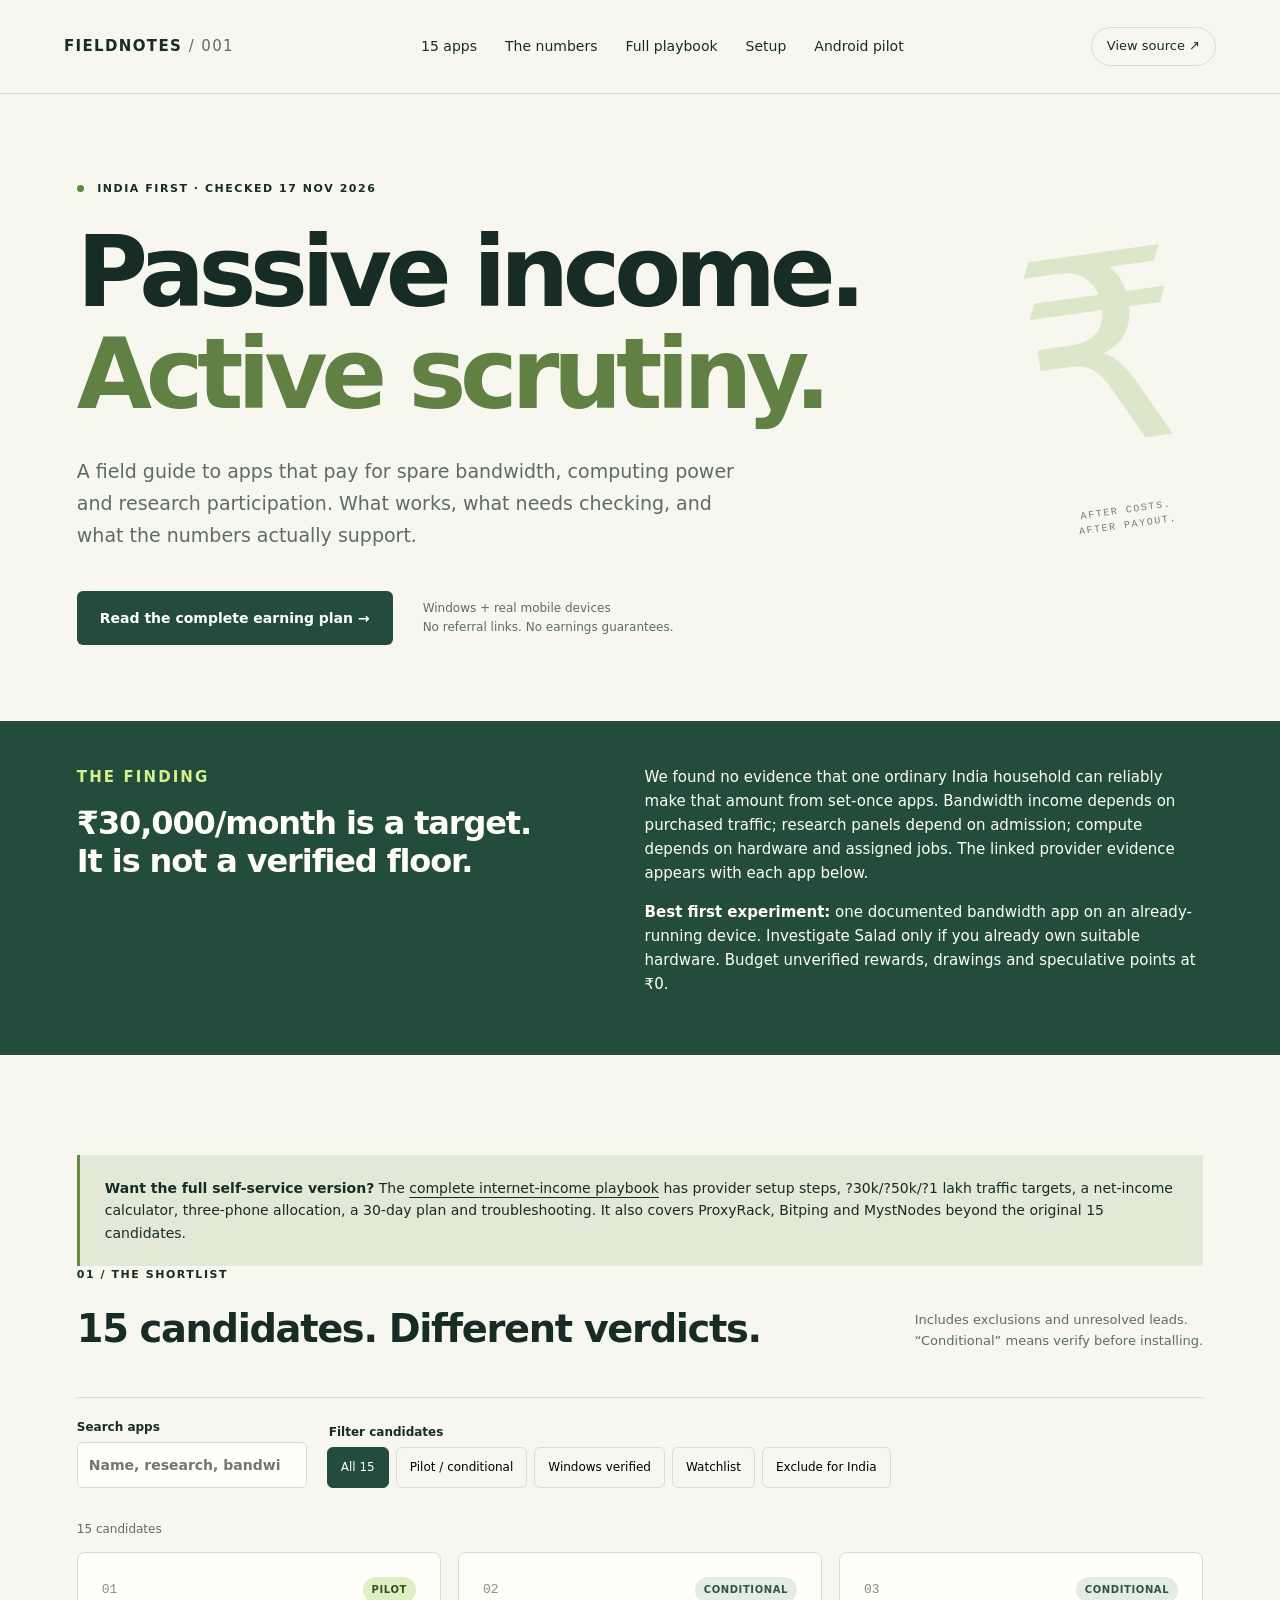
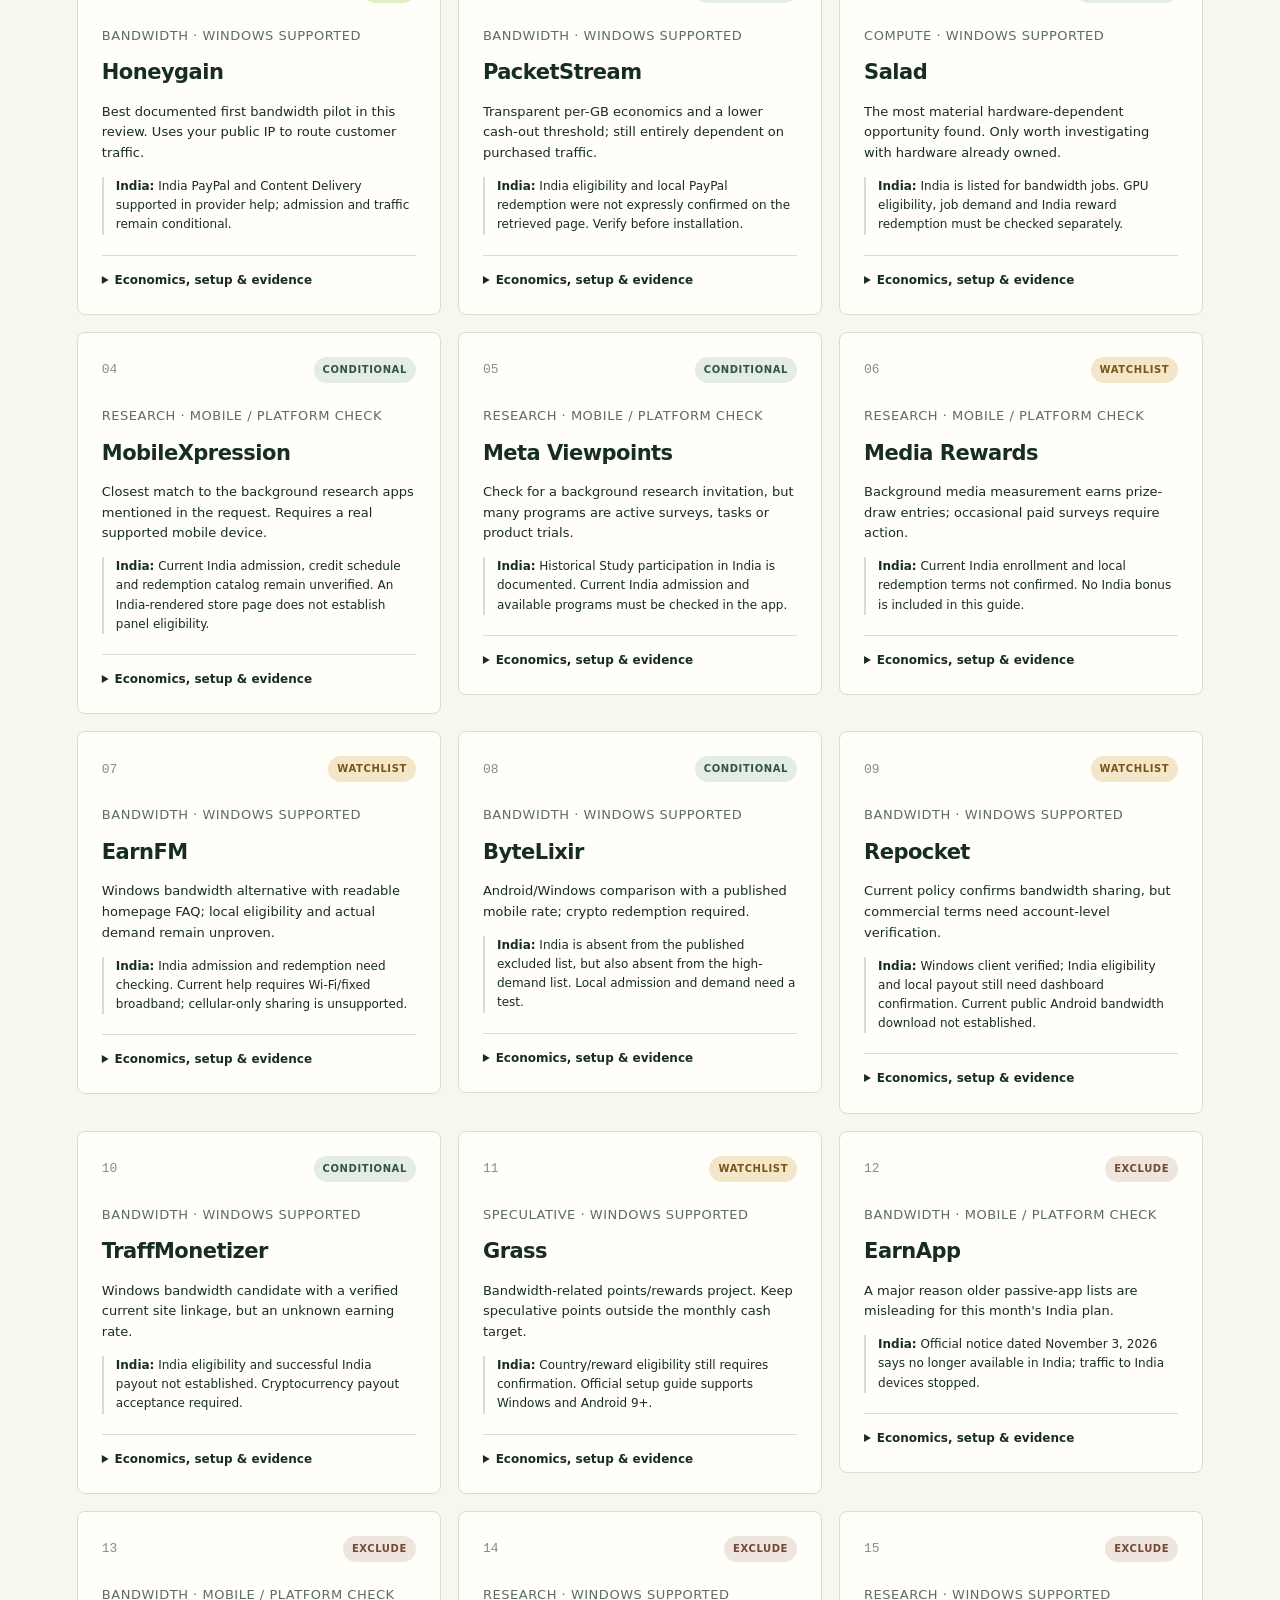
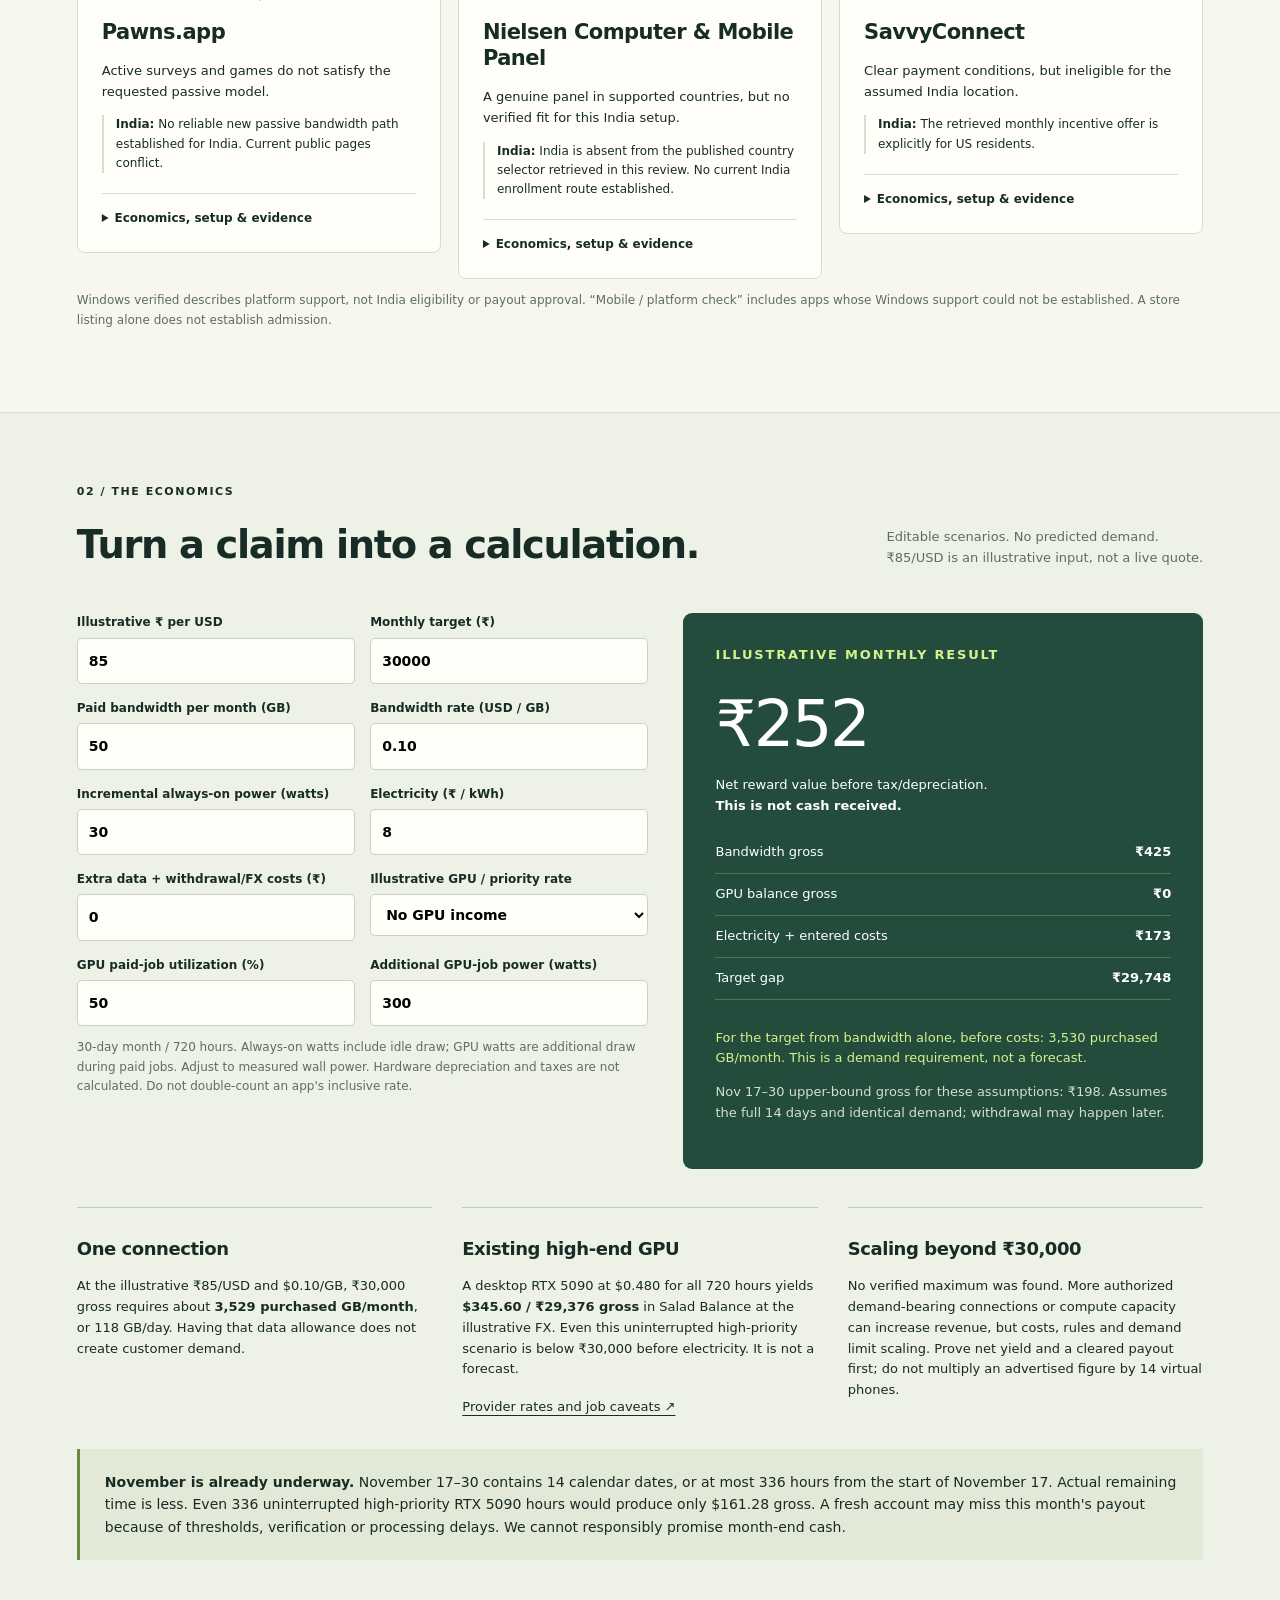
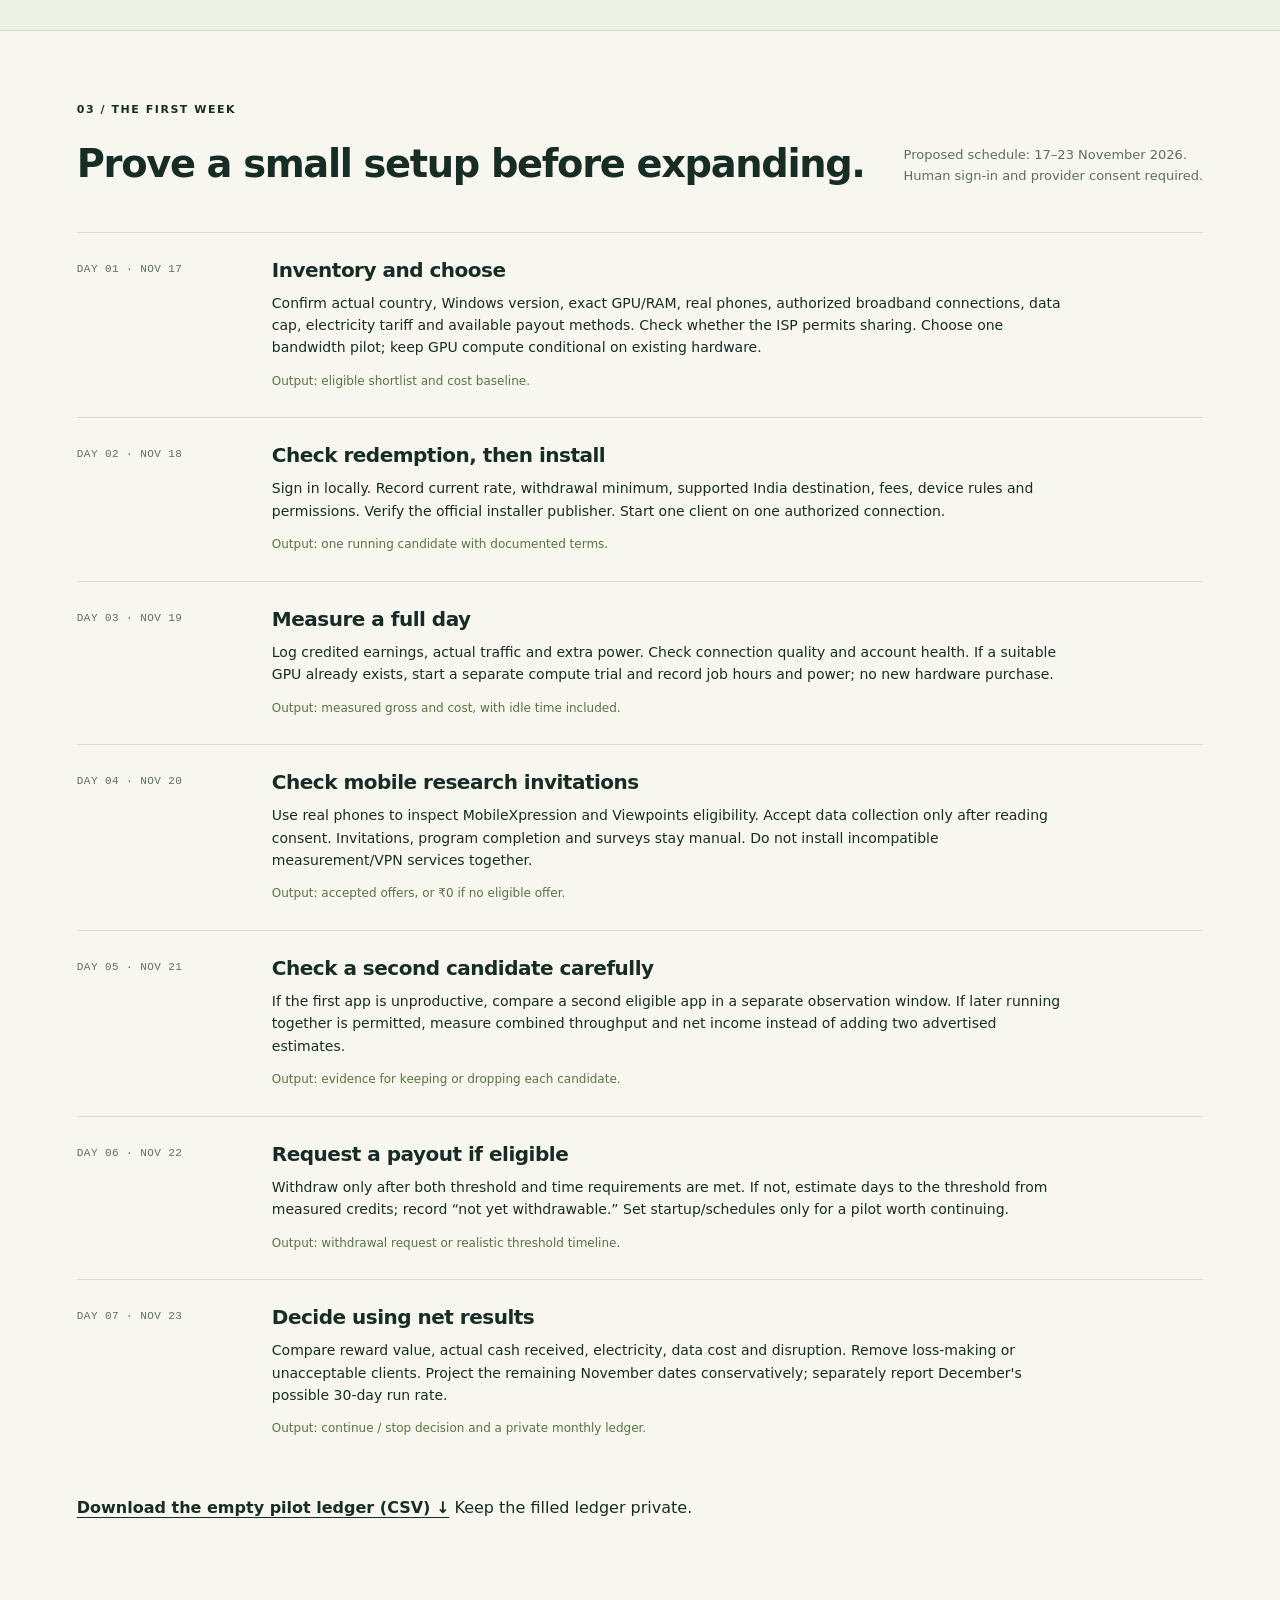
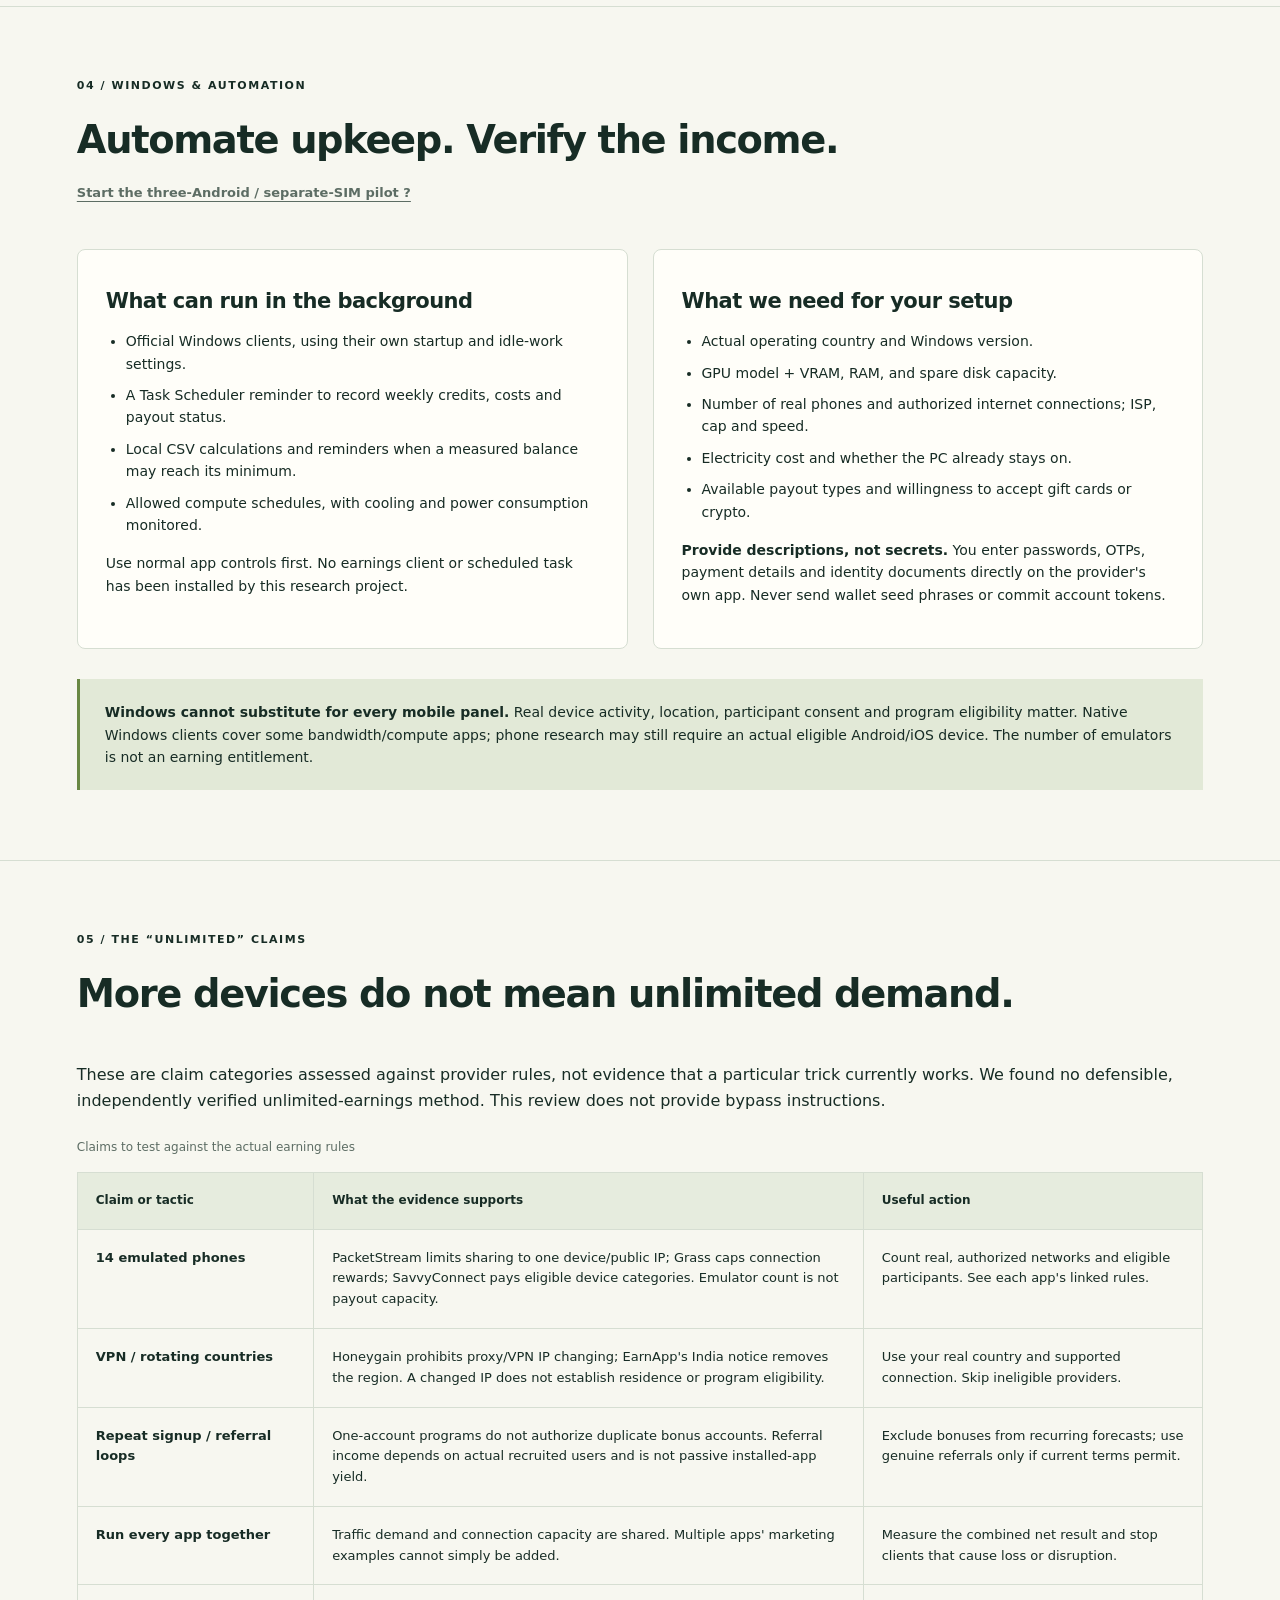
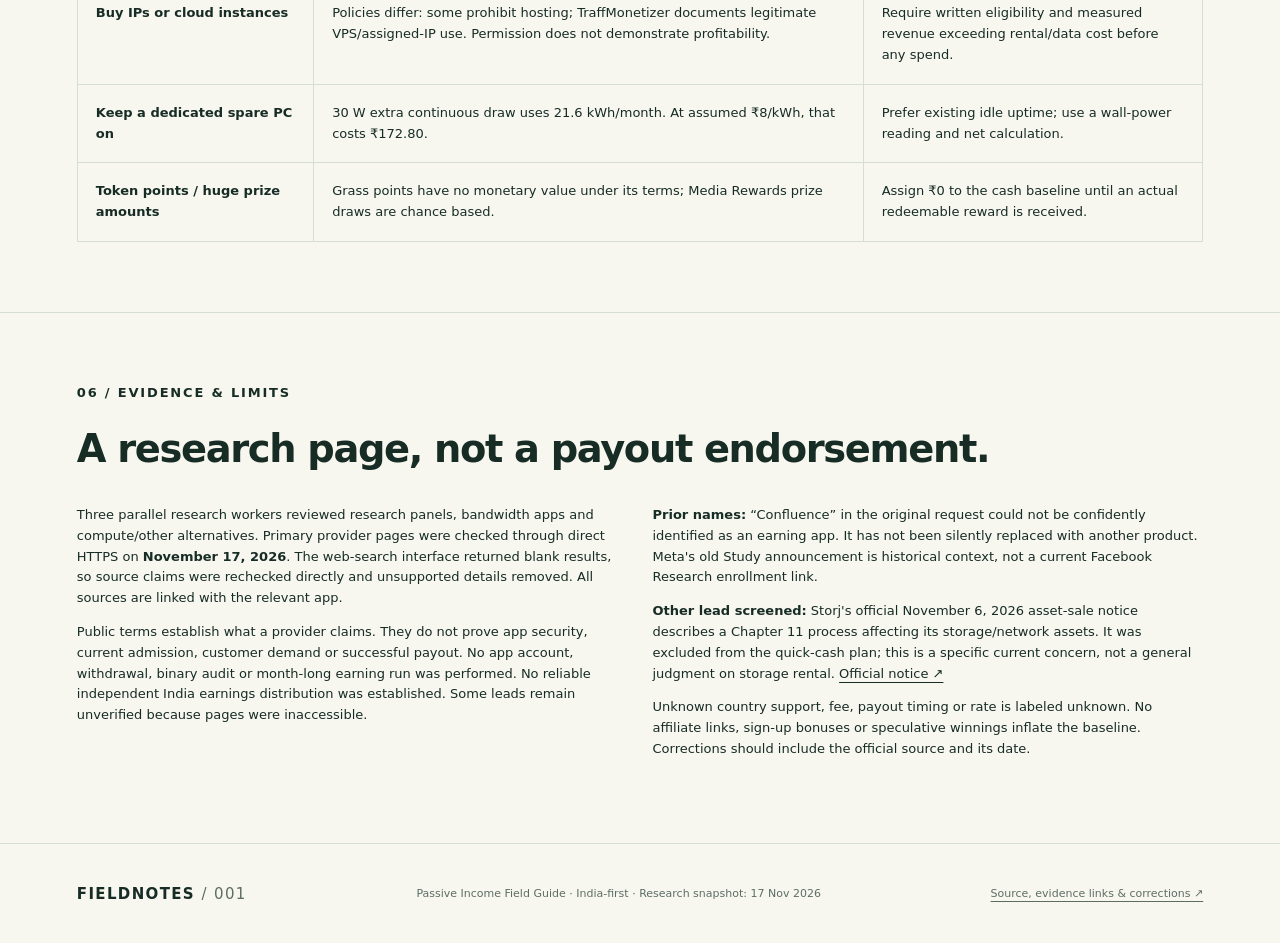
==== commit 6ecf1d37: "Publish detailed internet-income playbook with target calculator and 30-day plan" ====
--- a/index.html
+++ b/index.html
@@ -1,18 +1,18 @@
 <!doctype html>
 <html lang="en"><head><meta charset="utf-8"><meta name="viewport" content="width=device-width,initial-scale=1"><meta name="description" content="15 passive earning apps researched for India: eligibility, Windows setup, actual payout limits, earnings calculator and a seven-day pilot."><link rel="icon" href="data:,">
 <title>Passive Income Field Guide · India / 2026</title><link rel="stylesheet" href="site.css"><script src="site.js" defer></script></head>
-<body><a class="skip" href="#main">Skip to content</a><header><a class="brand" href="#">FIELDNOTES <span>/ 001</span></a><nav aria-label="Main navigation"><a href="#apps">15 apps</a><a href="#numbers">The numbers</a><a href="#week">7-day plan</a><a href="#setup">Setup</a><a href="android-pilot.html">Android pilot</a></nav><a class="repo" href="https://github.com/sandeshbagmare/passive-income-field-guide">View source ↗</a></header>
-<main id="main"><section class="hero"><div class="eyebrow"><span class="dot"></span> INDIA FIRST · CHECKED 17 NOV 2026</div><h1>Passive income.<br><em>Active scrutiny.</em></h1><p class="intro">A field guide to apps that pay for spare bandwidth, computing power and research participation. What works, what needs checking, and what the numbers actually support.</p><div class="hero-bottom"><a class="button" href="#apps">Explore the 15 candidates ↓</a><p>Windows + real mobile devices<br>No referral links. No earnings guarantees.</p></div><div class="hero-index" aria-hidden="true">₹<span>AFTER COSTS.<br>AFTER PAYOUT.</span></div></section>
+<body><a class="skip" href="#main">Skip to content</a><header><a class="brand" href="#">FIELDNOTES <span>/ 001</span></a><nav aria-label="Main navigation"><a href="#apps">15 apps</a><a href="#numbers">The numbers</a><a href="internet-income-plan.html">Full playbook</a><a href="#setup">Setup</a><a href="android-pilot.html">Android pilot</a></nav><a class="repo" href="https://github.com/sandeshbagmare/passive-income-field-guide">View source ↗</a></header>
+<main id="main"><section class="hero"><div class="eyebrow"><span class="dot"></span> INDIA FIRST · CHECKED 17 NOV 2026</div><h1>Passive income.<br><em>Active scrutiny.</em></h1><p class="intro">A field guide to apps that pay for spare bandwidth, computing power and research participation. What works, what needs checking, and what the numbers actually support.</p><div class="hero-bottom"><a class="button" href="internet-income-plan.html">Read the complete earning plan &rarr;</a><p>Windows + real mobile devices<br>No referral links. No earnings guarantees.</p></div><div class="hero-index" aria-hidden="true">₹<span>AFTER COSTS.<br>AFTER PAYOUT.</span></div></section>
 <section class="verdict" aria-labelledby="verdict-title"><div><p class="eyebrow">THE FINDING</p><h2 id="verdict-title">₹30,000/month is a target.<br>It is not a verified floor.</h2></div><div><p>We found no evidence that one ordinary India household can reliably make that amount from set-once apps. Bandwidth income depends on purchased traffic; research panels depend on admission; compute depends on hardware and assigned jobs. The linked provider evidence appears with each app below.</p><p><strong>Best first experiment:</strong> one documented bandwidth app on an already-running device. Investigate Salad only if you already own suitable hardware. Budget unverified rewards, drawings and speculative points at ₹0.</p></div></section>
-<section class="section" id="apps"><div class="section-heading"><div><p class="eyebrow">01 / THE SHORTLIST</p><h2>15 candidates. Different verdicts.</h2></div><p>Includes exclusions and unresolved leads.<br>“Conditional” means verify before installing.</p></div><div class="controls"><label class="search-label">Search apps<input id="search" type="search" placeholder="Name, research, bandwidth…"></label><fieldset><legend>Filter candidates</legend><div class="filters"><button type="button" class="active" data-filter="all" aria-pressed="true">All 15</button><button type="button" data-filter="pilot" aria-pressed="false">Pilot / conditional</button><button type="button" data-filter="windows" aria-pressed="false">Windows verified</button><button type="button" data-filter="watchlist" aria-pressed="false">Watchlist</button><button type="button" data-filter="exclude" aria-pressed="false">Exclude for India</button></div></fieldset></div><p id="result-count" class="small" role="status">15 candidates</p><div class="app-grid"><article class="app-card" data-status="pilot" data-windows="true" data-search="honeygain bandwidth"><div class="card-top"><span class="card-number">01</span><span class="badge pilot">Pilot</span></div><p class="category">Bandwidth · Windows supported</p><h3>Honeygain</h3><p>Best documented first bandwidth pilot in this review. Uses your public IP to route customer traffic.</p><p class="eligibility"><strong>India:</strong> India PayPal and Content Delivery supported in provider help; admission and traffic remain conditional.</p><details><summary>Economics, setup & evidence</summary><h4>Earnings</h4><p>Provider publishes about $0.10 per GB. Its $1–5/month single-device illustration is marketing, not an observed India result. Content Delivery adds 6 credits per active hour where a slot is available; 720 active hours would equal $4.32.</p><h4>Payout</h4><p>PayPal: $20 minimum, $2.02 flat processor fee plus possible FX/PayPal costs. India requires eligible PayPal setup. Help describes an invitation within one business day, then 2–3 business days after processor registration. Alternate JumpTask credits redeem into gift cards; gift cards are not cash.</p><h4>Device and account limits</h4><p>One account; up to 10 devices, one per public IP. Help prohibits VPN/proxy IP changing, public Wi-Fi, data centers and mobile tethering. Do not create extra bonus accounts.</p><h4>Setup / next action</h4><ol><li>Check ISP permission and your India redemption route before installation.</li><li>Download the Windows app from Honeygain, register one account, and use an owned device on an authorized connection.</li><li>Check Content Delivery eligibility/queue. Enable startup only after a short trial.</li><li>Log credits, traffic and extra electricity for seven days; redeem once eligible.</li></ol><h4>Tradeoff</h4><p>Its own terms warn about IP blocklists, CAPTCHAs, access disruptions and traffic complaints. On a low-earning connection, power costs may consume the proceeds.</p><p class="evidence"><strong>Evidence:</strong> Provider terms and payout help retrieved; no personal payout trial.</p><ul class="sources"><li><a href="https://www.honeygain.com/blog/bandwidth-sharing-apps/">Published rate and vendor estimates ↗</a></li><li><a href="https://support.honeygain.com/api/v2/help_center/en-us/articles/30688365428636.json">Payout help (official API) ↗</a></li><li><a href="https://support.honeygain.com/api/v2/help_center/en-us/articles/30688387290268.json">Fees (official API) ↗</a></li><li><a href="https://www.honeygain.com/terms-of-use/">Terms and network risks ↗</a></li><li><a href="https://support.honeygain.com/api/v2/help_center/en-us/articles/30688346556956.json">Additional provider eligibility/device/payout help (30688346556956) ↗</a></li><li><a href="https://support.honeygain.com/api/v2/help_center/en-us/articles/30688348432028.json">Additional provider eligibility/device/payout help (30688348432028) ↗</a></li><li><a href="https://support.honeygain.com/api/v2/help_center/en-us/articles/30688581200284.json">Additional provider eligibility/device/payout help (30688581200284) ↗</a></li><li><a href="https://support.honeygain.com/api/v2/help_center/en-us/articles/30688484350492.json">Additional provider eligibility/device/payout help (30688484350492) ↗</a></li><li><a href="https://support.honeygain.com/api/v2/help_center/en-us/articles/30688524338332.json">Additional provider eligibility/device/payout help (30688524338332) ↗</a></li><li><a href="https://support.honeygain.com/api/v2/help_center/en-us/articles/30688341894428.json">Additional provider eligibility/device/payout help (30688341894428) ↗</a></li><li><a href="https://www.honeygain.com/download/">Native Android setup ↗</a></li><li><a href="https://support.honeygain.com/hc/en-us/articles/30688404694428-Error-Network-overused">Shared carrier IP and network errors ↗</a></li></ul></details></article>
+<section class="section" id="apps"><div class="callout"><strong>Want the full self-service version?</strong> The <a href="internet-income-plan.html">complete internet-income playbook</a> has provider setup steps, ?30k/?50k/?1 lakh traffic targets, a net-income calculator, three-phone allocation, a 30-day plan and troubleshooting. It also covers ProxyRack, Bitping and MystNodes beyond the original 15 candidates.</div><div class="section-heading"><div><p class="eyebrow">01 / THE SHORTLIST</p><h2>15 candidates. Different verdicts.</h2></div><p>Includes exclusions and unresolved leads.<br>“Conditional” means verify before installing.</p></div><div class="controls"><label class="search-label">Search apps<input id="search" type="search" placeholder="Name, research, bandwidth…"></label><fieldset><legend>Filter candidates</legend><div class="filters"><button type="button" class="active" data-filter="all" aria-pressed="true">All 15</button><button type="button" data-filter="pilot" aria-pressed="false">Pilot / conditional</button><button type="button" data-filter="windows" aria-pressed="false">Windows verified</button><button type="button" data-filter="watchlist" aria-pressed="false">Watchlist</button><button type="button" data-filter="exclude" aria-pressed="false">Exclude for India</button></div></fieldset></div><p id="result-count" class="small" role="status">15 candidates</p><div class="app-grid"><article class="app-card" data-status="pilot" data-windows="true" data-search="honeygain bandwidth"><div class="card-top"><span class="card-number">01</span><span class="badge pilot">Pilot</span></div><p class="category">Bandwidth · Windows supported</p><h3>Honeygain</h3><p>Best documented first bandwidth pilot in this review. Uses your public IP to route customer traffic.</p><p class="eligibility"><strong>India:</strong> India PayPal and Content Delivery supported in provider help; admission and traffic remain conditional.</p><details><summary>Economics, setup & evidence</summary><h4>Earnings</h4><p>Provider publishes about $0.10 per GB. Its $1–5/month single-device illustration is marketing, not an observed India result. Content Delivery adds 6 credits per active hour where a slot is available; 720 active hours would equal $4.32.</p><h4>Payout</h4><p>PayPal: $20 minimum, $2.02 flat processor fee plus possible FX/PayPal costs. India requires eligible PayPal setup. Help describes an invitation within one business day, then 2–3 business days after processor registration. Alternate JumpTask credits redeem into gift cards; gift cards are not cash.</p><h4>Device and account limits</h4><p>One account; up to 10 devices, one per public IP. Help prohibits VPN/proxy IP changing, public Wi-Fi, data centers and mobile tethering. Do not create extra bonus accounts.</p><h4>Setup / next action</h4><ol><li>Check ISP permission and your India redemption route before installation.</li><li>Download the Windows app from Honeygain, register one account, and use an owned device on an authorized connection.</li><li>Check Content Delivery eligibility/queue. Enable startup only after a short trial.</li><li>Log credits, traffic and extra electricity for seven days; redeem once eligible.</li></ol><h4>Tradeoff</h4><p>Its own terms warn about IP blocklists, CAPTCHAs, access disruptions and traffic complaints. On a low-earning connection, power costs may consume the proceeds.</p><p class="evidence"><strong>Evidence:</strong> Provider terms and payout help retrieved; no personal payout trial.</p><ul class="sources"><li><a href="https://www.honeygain.com/blog/bandwidth-sharing-apps/">Published rate and vendor estimates ↗</a></li><li><a href="https://support.honeygain.com/api/v2/help_center/en-us/articles/30688365428636.json">Payout help (official API) ↗</a></li><li><a href="https://support.honeygain.com/api/v2/help_center/en-us/articles/30688387290268.json">Fees (official API) ↗</a></li><li><a href="https://www.honeygain.com/terms-of-use/">Terms and network risks ↗</a></li><li><a href="https://support.honeygain.com/api/v2/help_center/en-us/articles/30688346556956.json">Additional provider eligibility/device/payout help (30688346556956) ↗</a></li><li><a href="https://support.honeygain.com/api/v2/help_center/en-us/articles/30688348432028.json">Additional provider eligibility/device/payout help (30688348432028) ↗</a></li><li><a href="https://support.honeygain.com/api/v2/help_center/en-us/articles/30688581200284.json">Additional provider eligibility/device/payout help (30688581200284) ↗</a></li><li><a href="https://support.honeygain.com/api/v2/help_center/en-us/articles/30688484350492.json">Additional provider eligibility/device/payout help (30688484350492) ↗</a></li><li><a href="https://support.honeygain.com/api/v2/help_center/en-us/articles/30688524338332.json">Additional provider eligibility/device/payout help (30688524338332) ↗</a></li><li><a href="https://support.honeygain.com/api/v2/help_center/en-us/articles/30688341894428.json">Additional provider eligibility/device/payout help (30688341894428) ↗</a></li><li><a href="https://www.honeygain.com/download/">Native Android setup ↗</a></li><li><a href="https://support.honeygain.com/hc/en-us/articles/30688404694428-Error-Network-overused">Shared carrier IP and network errors ↗</a></li></ul></details></article>
 <article class="app-card" data-status="conditional" data-windows="true" data-search="packetstream bandwidth"><div class="card-top"><span class="card-number">02</span><span class="badge conditional">Conditional</span></div><p class="category">Bandwidth · Windows supported</p><h3>PacketStream</h3><p>Transparent per-GB economics and a lower cash-out threshold; still entirely dependent on purchased traffic.</p><p class="eligibility"><strong>India:</strong> India eligibility and local PayPal redemption were not expressly confirmed on the retrieved page. Verify before installation.</p><details><summary>Economics, setup & evidence</summary><h4>Earnings</h4><p>$0.10 per GB actually routed. 50 GB earns $5 gross; 300 GB earns $30 gross. These are arithmetic examples, not traffic forecasts.</p><h4>Payout</h4><p>$5 minimum; 3% PacketStream withdrawal fee plus possible PayPal costs. First withdrawal unlocks after seven days; stated processing is within one week.</p><h4>Device and account limits</h4><p>One sharing device per public IP. Windows 10+ supported. More devices behind the same router do not qualify as more IPs.</p><h4>Setup / next action</h4><ol><li>Confirm your country and PayPal destination are accepted in signup.</li><li>Get the Windows installer from the signed-in official dashboard and run one client.</li><li>Measure actual paid GB. Once both the time gate and $5 minimum are met, request a test withdrawal.</li></ol><h4>Tradeoff</h4><p>Third parties use your exit IP. Rate multiplied by your internet allowance is not expected revenue; customer demand determines traffic.</p><p class="evidence"><strong>Evidence:</strong> Current official sharing page retrieved; no India account or payout tested.</p><ul class="sources"><li><a href="https://packetstream.io/share-bandwidth/">Platforms, rate and withdrawals ↗</a></li></ul></details></article>
 <article class="app-card" data-status="conditional" data-windows="true" data-search="salad compute"><div class="card-top"><span class="card-number">03</span><span class="badge conditional">Conditional</span></div><p class="category">Compute · Windows supported</p><h3>Salad</h3><p>The most material hardware-dependent opportunity found. Only worth investigating with hardware already owned.</p><p class="eligibility"><strong>India:</strong> India is listed for bandwidth jobs. GPU eligibility, job demand and India reward redemption must be checked separately.</p><details><summary>Economics, setup & evidence</summary><h4>Earnings</h4><p>Official November 1, 2026 high-priority desktop GPU rates: RTX 3060 12 GB $0.064/hour, RTX 4090 $0.352/hour, RTX 5090 $0.480/hour. Only assigned GPU-job hours earn these rates. Lower-priority jobs pay less; laptop rates differ.</p><h4>Payout</h4><p>Accrues USD-denominated Salad Balance, not automatically bank cash. Check the reward storefront, minimum denominations, India availability and any fees before treating it as cash income.</p><h4>Device and account limits</h4><p>India bandwidth work requires residential internet without a VPN/proxy, generally 20 Mbps upload. GPU jobs require compatible hardware and the provider&#39;s container setup; do not infer eligibility from owning any GPU.</p><h4>Setup / next action</h4><ol><li>Identify exact GPU model, VRAM, RAM and available storage; compare against current official requirements.</li><li>Confirm a usable India redemption option in the reward store.</li><li>Install Salad from its official site and follow its container-environment setup.</li><li>Run a measured pilot: record actual assigned job hours, priority/rate, whole-PC wall power, temperature and balance.</li><li>Schedule only profitable idle hours. Keep gaming/work needs and cooling in view.</li></ol><h4>Tradeoff</h4><p>High published rates are not guaranteed job allocation. Include idle power, electricity, hardware wear and redemption limits. Do not buy a GPU based on the optimistic scenario.</p><p class="evidence"><strong>Evidence:</strong> November 16 rate announcement and India bandwidth guide retrieved directly; no hardware benchmark or payout tested.</p><ul class="sources"><li><a href="https://community.salad.com/gpu-earning-rates-november-2026">November 2026 rate table ↗</a></li><li><a href="https://support.salad.com/guides/getting-jobs/getting-bandwidth-sharing-jobs/">Bandwidth country and network requirements ↗</a></li><li><a href="https://support.salad.com/guides/getting-jobs/getting-container-jobs/">Container setup requirements ↗</a></li></ul></details></article>
 <article class="app-card" data-status="conditional" data-windows="false" data-search="mobilexpression research"><div class="card-top"><span class="card-number">04</span><span class="badge conditional">Conditional</span></div><p class="category">Research · Mobile / platform check</p><h3>MobileXpression</h3><p>Closest match to the background research apps mentioned in the request. Requires a real supported mobile device.</p><p class="eligibility"><strong>India:</strong> Current India admission, credit schedule and redemption catalog remain unverified. An India-rendered store page does not establish panel eligibility.</p><details><summary>Economics, setup & evidence</summary><h4>Earnings</h4><p>Official Android listing advertises weekly credits and initial membership credits. Its membership guide says weekly credits must be claimed within seven days or expire; this requires a recurring manual action. No current India monthly amount verified.</p><h4>Payout</h4><p>Credits redeem against a regional catalog; the listing includes PayPal among rewards, but local availability/threshold needs checking. Membership guide says redeemed gift-card emails may take up to 72 hours. Do not assume every country offers the same catalog.</p><h4>Device and account limits</h4><p>One personal account under official terms. No verified entitlement to three rewarded devices for one participant. VPN and Accessibility collect browsing/app-use data; do not run its measurement VPN alongside a bandwidth app that prohibits VPNs without verified compatibility.</p><h4>Setup / next action</h4><ol><li>Use the official MobileXpression site/store listing on an owned phone and confirm admission.</li><li>Read the exact data-consent screen and reward terms before enabling its permissions.</li><li>Use the phone normally and manually claim each weekly award within seven days; check the actual account redemption threshold.</li></ol><h4>Tradeoff</h4><p>The provider says Accessibility collects browser URLs and active apps, while its VPN collects web requests. This is a substantial data-sharing decision.</p><p class="evidence"><strong>Evidence:</strong> Official Android listing plus browser-rendered terms and membership guide reviewed; India schedule and multi-device rewards unverified.</p><ul class="sources"><li><a href="https://play.google.com/store/apps/details?id=com.mobilexpression.ltvpnb">Official Android listing and data collection ↗</a></li><li><a href="https://www.mobilexpression.com/">Enrollment ↗</a></li><li><a href="https://www.mobilexpression.com/membership-guide">Weekly claim and redemption guide ↗</a></li><li><a href="https://www.mobilexpression.com/common/termsofservice-v3">One personal account terms ↗</a></li></ul></details></article>
 <article class="app-card" data-status="conditional" data-windows="false" data-search="meta viewpoints research"><div class="card-top"><span class="card-number">05</span><span class="badge conditional">Conditional</span></div><p class="category">Research · Mobile / platform check</p><h3>Meta Viewpoints</h3><p>Check for a background research invitation, but many programs are active surveys, tasks or product trials.</p><p class="eligibility"><strong>India:</strong> Historical Study participation in India is documented. Current India admission and available programs must be checked in the app.</p><details><summary>Economics, setup & evidence</summary><h4>Earnings</h4><p>Program-specific points; no verified fixed monthly amount. No invitation means no dependable earnings. Do not reuse old Facebook Research or Study payout claims.</p><h4>Payout</h4><p>Current regional threshold, reward value, payment method and processing time are program/account dependent and were not verified.</p><h4>Device and account limits</h4><p>One account per person under current terms. Programs depend on country and quotas; no general per-extra-phone payout entitlement. Terms prohibit proxy location disguise and automation to inflate points. Some programs require Accessibility and separate consent.</p><h4>Setup / next action</h4><ol><li>Install the official Meta Viewpoints app, create or access your own account and check country eligibility.</li><li>Read each invitation&#39;s tasks, duration, data access and compensation.</li><li>Accept only programs you want; count active tasks separately from background earnings.</li></ol><h4>Tradeoff</h4><p>Historical availability is not proof of a current paid research slot. Do not install old Facebook Research APKs from unofficial mirrors.</p><p class="evidence"><strong>Evidence:</strong> Current official store listing and Meta&#39;s historical Study announcement retrieved.</p><ul class="sources"><li><a href="https://play.google.com/store/apps/details?id=com.facebook.viewpoints">Current official Viewpoints listing ↗</a></li><li><a href="https://about.fb.com/news/2019/06/study-from-facebook/">Historical Study announcement; not a current offer ↗</a></li><li><a href="https://www.facebook.com/help/viewpoints/tos">Current Viewpoints account and program terms ↗</a></li></ul></details></article>
 <article class="app-card" data-status="watchlist" data-windows="false" data-search="media rewards research"><div class="card-top"><span class="card-number">06</span><span class="badge watchlist">Watchlist</span></div><p class="category">Research · Mobile / platform check</p><h3>Media Rewards</h3><p>Background media measurement earns prize-draw entries; occasional paid surveys require action.</p><p class="eligibility"><strong>India:</strong> Current India enrollment and local redemption terms not confirmed. No India bonus is included in this guide.</p><details><summary>Economics, setup & evidence</summary><h4>Earnings</h4><p>Passive points improve prize-draw participation. They are not a fixed cash wage. Budget sweepstakes winnings at ₹0; separate survey compensation from passive income.</p><h4>Payout</h4><p>Official FAQ says winners redeem prizes as in-app gift cards. Survey rewards and regional thresholds require an actual invitation.</p><h4>Device and account limits</h4><p>Mobile background measurement. No supported Windows earning route established. A phone emulator is not a verified substitute.</p><h4>Setup / next action</h4><ol><li>Check the official site&#39;s store links and whether enrollment is open in your country.</li><li>Read media-measurement consent and battery requirements.</li><li>If accepted, enable the measurement feature and review occasional survey invitations manually.</li></ol><h4>Tradeoff</h4><p>Prize amounts are not expected monthly earnings. The operator says it does not save conversations; evaluate its full privacy policy yourself before opting in.</p><p class="evidence"><strong>Evidence:</strong> Official main page and FAQ retrieved; India screener could not be validated.</p><ul class="sources"><li><a href="https://mediarewards.com/">Official earning model and FAQ ↗</a></li></ul></details></article>
-<article class="app-card" data-status="watchlist" data-windows="true" data-search="earnfm bandwidth"><div class="card-top"><span class="card-number">07</span><span class="badge watchlist">Watchlist</span></div><p class="category">Bandwidth · Windows supported</p><h3>EarnFM</h3><p>Windows bandwidth alternative with readable homepage FAQ; local eligibility and actual demand remain unproven.</p><p class="eligibility"><strong>India:</strong> Not independently verified in this research pass.</p><details><summary>Economics, setup & evidence</summary><h4>Earnings</h4><p>No current rate or India earning estimate validated. Assign ₹0 to the plan.</p><h4>Payout</h4><p>Homepage FAQ says withdrawals usually start at $15, varying by method, with a weekly processing schedule. It lists PayPal, crypto and gift cards; India options need dashboard confirmation.</p><h4>Device and account limits</h4><p>Homepage confirms Windows/Mac, Android/iOS and Docker. Detailed account/IP and network restrictions could not be validated from the JavaScript-only help center.</p><h4>Setup / next action</h4><ol><li>Open the official site and help center in a browser.</li><li>Before downloading, capture country availability, supported Windows version, earning basis, withdrawal terms and device/IP policy.</li><li>Promote to a pilot only if these checks succeed; request the first eligible payout before considering expansion.</li></ol><h4>Tradeoff</h4><p>Country eligibility, device/IP caps and local redemption remain unresolved. Do not purchase extra connections based on generic earning claims.</p><p class="evidence"><strong>Evidence:</strong> Homepage application text retrieved directly; detailed help-center policies and India payout unverified.</p><ul class="sources"><li><a href="https://earn.fm/">Official site to investigate ↗</a></li><li><a href="https://help.earn.fm/portal/en/kb">Help center to verify ↗</a></li><li><a href="https://earn.fm/assets/index-eb341290.js">Provider homepage FAQ application text ↗</a></li></ul></details></article>
-<article class="app-card" data-status="watchlist" data-windows="false" data-search="bytelixir bandwidth"><div class="card-top"><span class="card-number">08</span><span class="badge watchlist">Watchlist</span></div><p class="category">Bandwidth · Mobile / platform check</p><h3>ByteLixir</h3><p>Potential bandwidth alternative, retained as a lead because current official terms could not be read reliably.</p><p class="eligibility"><strong>India:</strong> Not verified; country admission and demand both need checking.</p><details><summary>Economics, setup & evidence</summary><h4>Earnings</h4><p>No rate or monthly revenue validated. Common residential/mobile rate claims are deliberately excluded from the budget.</p><h4>Payout</h4><p>Minimum, crypto network, fees, KYC and India availability unresolved.</p><h4>Device and account limits</h4><p>Windows support, virtual-machine permission and per-IP rules were not verified; do not assume permission.</p><h4>Setup / next action</h4><ol><li>Read the official FAQ in a normal browser and confirm all commercial terms.</li><li>Verify the installer source, platform support and India withdrawal route.</li><li>Only then consider a small test on an authorized connection.</li></ol><h4>Tradeoff</h4><p>Direct retrieval encountered a browser challenge. No payout evidence was independently tested.</p><p class="evidence"><strong>Evidence:</strong> Unverified lead; ₹0 forecast.</p><ul class="sources"><li><a href="https://bytelixir.com/en/faq">Official FAQ to verify ↗</a></li></ul></details></article>
-<article class="app-card" data-status="watchlist" data-windows="false" data-search="repocket bandwidth"><div class="card-top"><span class="card-number">09</span><span class="badge watchlist">Watchlist</span></div><p class="category">Bandwidth · Mobile / platform check</p><h3>Repocket</h3><p>Current policy confirms bandwidth sharing, but commercial terms need account-level verification.</p><p class="eligibility"><strong>India:</strong> India eligibility, current Windows download and payout route need dashboard confirmation.</p><details><summary>Economics, setup & evidence</summary><h4>Earnings</h4><p>July 3, 2026 policy describes primarily per-GB rewards influenced by location and demand. It does not fix a public rate. Old $0.20/GB estimates are not used here.</p><h4>Payout</h4><p>Threshold and methods vary. Displayed balances can be provisional; verification and holds may delay payout. No current universal minimum confirmed.</p><h4>Device and account limits</h4><p>Policy allows eligibility/compliance checks and forfeiture for invalid activity. Verify device and IP limits in current terms before running multiple clients.</p><h4>Setup / next action</h4><ol><li>Read the payment policy, then inspect the dashboard for rate, country, installer and withdrawal options.</li><li>Record terms before running a small trial.</li><li>Treat balance as uncollected until a withdrawal has cleared.</li></ol><h4>Tradeoff</h4><p>The policy allows temporary or indefinite holds and adjustments. Do not treat a dashboard balance as a guaranteed receivable.</p><p class="evidence"><strong>Evidence:</strong> Current official payment policy retrieved; no account or payment tested.</p><ul class="sources"><li><a href="https://repocket.com/payment-and-rewards-policy">Payment and rewards policy ↗</a></li></ul></details></article>
+<article class="app-card" data-status="watchlist" data-windows="true" data-search="earnfm bandwidth"><div class="card-top"><span class="card-number">07</span><span class="badge watchlist">Watchlist</span></div><p class="category">Bandwidth · Windows supported</p><h3>EarnFM</h3><p>Windows bandwidth alternative with readable homepage FAQ; local eligibility and actual demand remain unproven.</p><p class="eligibility"><strong>India:</strong> India admission and redemption need checking. Current help requires Wi-Fi/fixed broadband; cellular-only sharing is unsupported.</p><details><summary>Economics, setup & evidence</summary><h4>Earnings</h4><p>No current rate or India earning estimate validated. Assign ₹0 to the plan.</p><h4>Payout</h4><p>$15 minimum in current help; approved payouts fulfilled through Tremendous email. Claim instructions and available local method must be checked.</p><h4>Device and account limits</h4><p>One account; current help allows up to 50 residential IPs under the standard program. Specific fixed-broadband rule excludes the three native-SIM pilot.</p><h4>Setup / next action</h4><ol><li>Open the official site and help center in a browser.</li><li>Before downloading, capture country availability, supported Windows version, earning basis, withdrawal terms and device/IP policy.</li><li>Promote to a pilot only if these checks succeed; request the first eligible payout before considering expansion.</li></ol><h4>Tradeoff</h4><p>Country eligibility, device/IP caps and local redemption remain unresolved. Do not purchase extra connections based on generic earning claims.</p><p class="evidence"><strong>Evidence:</strong> Official help and public platform/download pages verified; India demand/payout untested.</p><ul class="sources"><li><a href="https://earn.fm/">Official site to investigate ↗</a></li><li><a href="https://help.earn.fm/portal/en/kb">Help center to verify ↗</a></li><li><a href="https://earn.fm/assets/index-eb341290.js">Provider homepage FAQ application text ↗</a></li><li><a href="https://help.earn.fm/portal/en/kb/articles/do-i-need-wifi-to-earn-with-earnfm">Fixed-broadband connection requirement ↗</a></li><li><a href="https://help.earn.fm/portal/en/kb/articles/what-do-i-do-if-i-did-not-receive-my-payout">Payout process ↗</a></li><li><a href="https://earn.fm/en/download">Official current downloads ↗</a></li></ul></details></article>
+<article class="app-card" data-status="conditional" data-windows="true" data-search="bytelixir bandwidth"><div class="card-top"><span class="card-number">08</span><span class="badge conditional">Conditional</span></div><p class="category">Bandwidth · Windows supported</p><h3>ByteLixir</h3><p>Android/Windows comparison with a published mobile rate; crypto redemption required.</p><p class="eligibility"><strong>India:</strong> India is absent from the published excluded list, but also absent from the high-demand list. Local admission and demand need a test.</p><details><summary>Economics, setup & evidence</summary><h4>Earnings</h4><p>FAQ publishes $0.45/mobile GB, $0.40/residential and $0.15/hosting. Actual bought traffic determines rewards; no India earning estimate established.</p><h4>Payout</h4><p>$5 crypto minimum; supported token/network choices in dashboard. KYC may apply. No PayPal route established.</p><h4>Device and account limits</h4><p>Same-IP devices do not multiply earnings. Verify actual connection classification and current country/account limits.</p><h4>Setup / next action</h4><ol><li>Check official terms and dashboard payout options first.</li><li>Download Android/Windows via the official account dashboard.</li><li>Compare one phone in a separate window; log credited GB and test first eligible payout.</li></ol><h4>Tradeoff</h4><p>Published rates are not demand. Crypto conversion and fees can reduce usable proceeds.</p><p class="evidence"><strong>Evidence:</strong> Official FAQ and terms retrieved; no account, binary or payout trial.</p><ul class="sources"><li><a href="https://bytelixir.com/en/faq">Official FAQ to verify ↗</a></li><li><a href="https://bytelixir.com/en/terms-of-use">Provider terms ↗</a></li></ul></details></article>
+<article class="app-card" data-status="watchlist" data-windows="true" data-search="repocket bandwidth"><div class="card-top"><span class="card-number">09</span><span class="badge watchlist">Watchlist</span></div><p class="category">Bandwidth · Windows supported</p><h3>Repocket</h3><p>Current policy confirms bandwidth sharing, but commercial terms need account-level verification.</p><p class="eligibility"><strong>India:</strong> Windows client verified; India eligibility and local payout still need dashboard confirmation. Current public Android bandwidth download not established.</p><details><summary>Economics, setup & evidence</summary><h4>Earnings</h4><p>July 3, 2026 policy describes primarily per-GB rewards influenced by location and demand. It does not fix a public rate. Old $0.20/GB estimates are not used here.</p><h4>Payout</h4><p>Threshold and methods vary. Displayed balances can be provisional; verification and holds may delay payout. No current universal minimum confirmed.</p><h4>Device and account limits</h4><p>Policy allows eligibility/compliance checks and forfeiture for invalid activity. Verify device and IP limits in current terms before running multiple clients.</p><h4>Setup / next action</h4><ol><li>Read the payment policy, then inspect the dashboard for rate, country, installer and withdrawal options.</li><li>Record terms before running a small trial.</li><li>Treat balance as uncollected until a withdrawal has cleared.</li></ol><h4>Tradeoff</h4><p>The policy allows temporary or indefinite holds and adjustments. Do not treat a dashboard balance as a guaranteed receivable.</p><p class="evidence"><strong>Evidence:</strong> Current download page and payment policy retrieved; India account/payment untested.</p><ul class="sources"><li><a href="https://repocket.com/payment-and-rewards-policy">Payment and rewards policy ↗</a></li><li><a href="https://repocket.com/download-app">Current official downloads ↗</a></li></ul></details></article>
 <article class="app-card" data-status="conditional" data-windows="true" data-search="traffmonetizer bandwidth"><div class="card-top"><span class="card-number">10</span><span class="badge conditional">Conditional</span></div><p class="category">Bandwidth · Windows supported</p><h3>TraffMonetizer</h3><p>Windows bandwidth candidate with a verified current site linkage, but an unknown earning rate.</p><p class="eligibility"><strong>India:</strong> India eligibility and successful India payout not established. Cryptocurrency payout acceptance required.</p><details><summary>Economics, setup & evidence</summary><h4>Earnings</h4><p>No current published per-GB rate verified. The advertised average is not usable as an India forecast. Budget ₹0 pending measured results.</p><h4>Payout</h4><p>Current site states $10 minimum with USDT on TRC20; wire transfers from $1,000. Stated processing 3–5 business days. Confirm destination/network and all conversion costs locally.</p><h4>Device and account limits</h4><p>Official Docker documentation allows legitimate assigned IP/VPS configurations. That does not authorize fabricated identities or imply paid servers will be profitable.</p><h4>Setup / next action</h4><ol><li>Confirm country admission, network permission and a usable payout route.</li><li>Use the current official download page; inspect publisher/signature before running the Windows executable.</li><li>Enter the account token locally, never in a public issue or this research page.</li><li>Measure actual credits and request the first eligible withdrawal.</li></ol><h4>Tradeoff</h4><p>The older .com hostname did not resolve during this review. The .io site was corroborated by reciprocal links from the established Docker namespace; this is not a binary security audit or payout proof.</p><p class="evidence"><strong>Evidence:</strong> Current site and Docker linkage retrieved; India income unverified.</p><ul class="sources"><li><a href="https://traffmonetizer.io/">Current site and payout information ↗</a></li><li><a href="https://traffmonetizer.io/downloads/">Downloads ↗</a></li><li><a href="https://hub.docker.com/r/traffmonetizer/cli_v2">Reciprocal Docker source ↗</a></li></ul></details></article>
 <article class="app-card" data-status="watchlist" data-windows="true" data-search="grass speculative"><div class="card-top"><span class="card-number">11</span><span class="badge watchlist">Watchlist</span></div><p class="category">Speculative · Windows supported</p><h3>Grass</h3><p>Bandwidth-related points/rewards project. Keep speculative points outside the monthly cash target.</p><p class="eligibility"><strong>India:</strong> Country/reward eligibility still requires confirmation. Official setup guide supports Windows and Android 9+.</p><details><summary>Economics, setup & evidence</summary><h4>Earnings</h4><p>Official terms say points have no monetary value and rewards are discretionary. Allocate ₹0 recurring cash in every baseline scenario.</p><h4>Payout</h4><p>Any future token or other reward requires separate eligibility and redemption review. Do not translate points into rupees using an assumed token allocation.</p><h4>Device and account limits</h4><p>One account under retrieved terms. Official setup guide caps rewards per connection: multiple clients on the same router do not multiply points.</p><h4>Setup / next action</h4><ol><li>Read the general and specific reward terms before connecting a device or wallet.</li><li>Confirm official supported client, country eligibility and permissions.</li><li>If voluntarily participating, track points separately from cash; keep seed phrases private.</li></ol><h4>Tradeoff</h4><p>Reward rules, eligibility and token values can change. Speculation is not set-and-forget income.</p><p class="evidence"><strong>Evidence:</strong> Official general terms retrieved; no token valuation or payout assumed.</p><ul class="sources"><li><a href="https://www.grass.io/terms-and-conditions/">General terms and reward limitations ↗</a></li><li><a href="https://www.grass.io/learn/how-to-set-up-grass-on-every-device-desktop-extension-and-android/">Official desktop and Android setup ↗</a></li></ul></details></article>
 <article class="app-card" data-status="exclude" data-windows="false" data-search="earnapp bandwidth"><div class="card-top"><span class="card-number">12</span><span class="badge exclude">Exclude</span></div><p class="category">Bandwidth · Mobile / platform check</p><h3>EarnApp</h3><p>A major reason older passive-app lists are misleading for this month&#39;s India plan.</p><p class="eligibility"><strong>India:</strong> Official notice dated November 3, 2026 says no longer available in India; traffic to India devices stopped.</p><details><summary>Economics, setup & evidence</summary><h4>Earnings</h4><p>₹0 forecast for India passive bandwidth under the current notice.</p><h4>Payout</h4><p>The notice says existing users may cash out remaining balances. This does not create new earning availability.</p><h4>Device and account limits</h4><p>Do not use an IP changer, foreign identity or emulator to bypass the regional restriction.</p><h4>Setup / next action</h4><ol><li>Skip new India installation for income.</li><li>Existing users should review the official notice and their remaining balance directly.</li></ol><h4>Tradeoff</h4><p>Global promotional pages may remain visible despite a country-specific shutdown. Prefer the specific notice.</p><p class="evidence"><strong>Evidence:</strong> Official help-center article retrieved via its JSON API.</p><ul class="sources"><li><a href="https://help.earnapp.com/hc/en-us/articles/52633267575057-EarnApp-no-longer-available-in-India">India closure notice ↗</a></li><li><a href="https://help.earnapp.com/api/v2/help_center/en-us/articles/52633267575057.json">Same notice via official API ↗</a></li></ul></details></article>
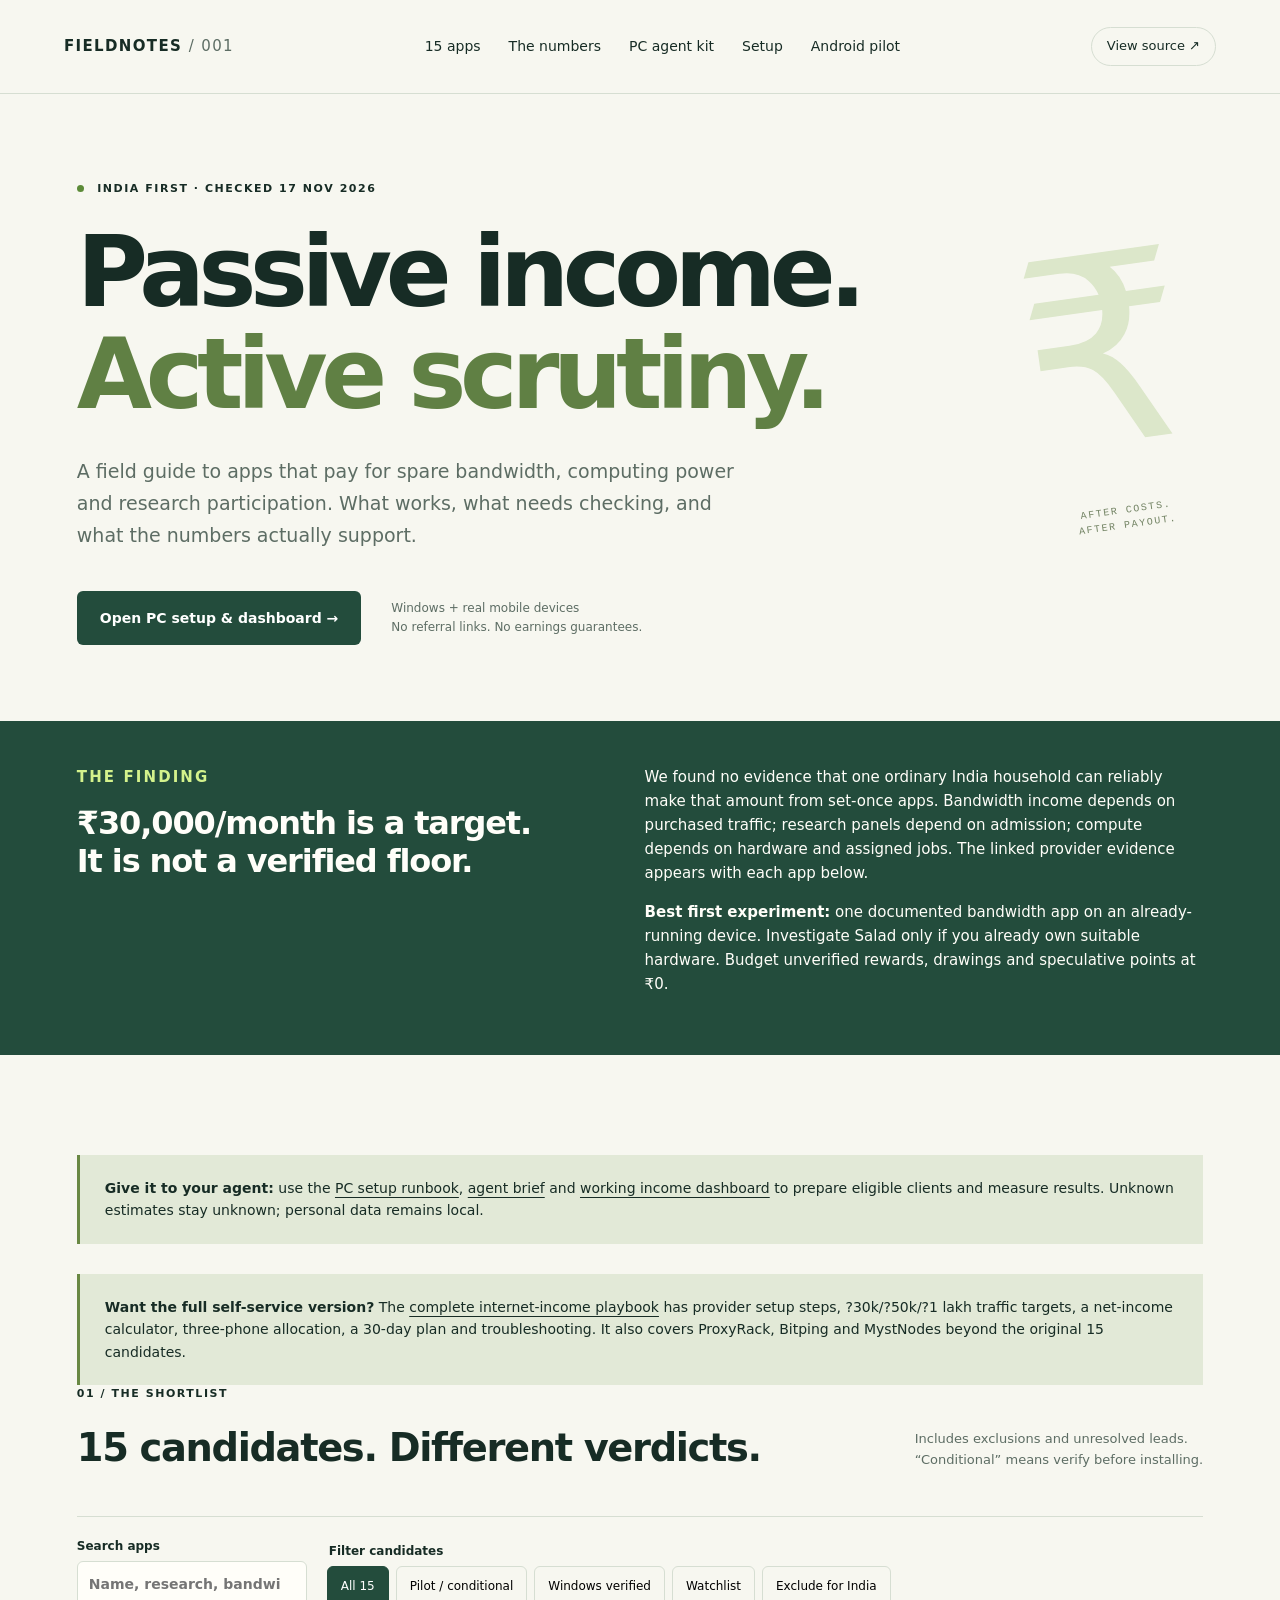
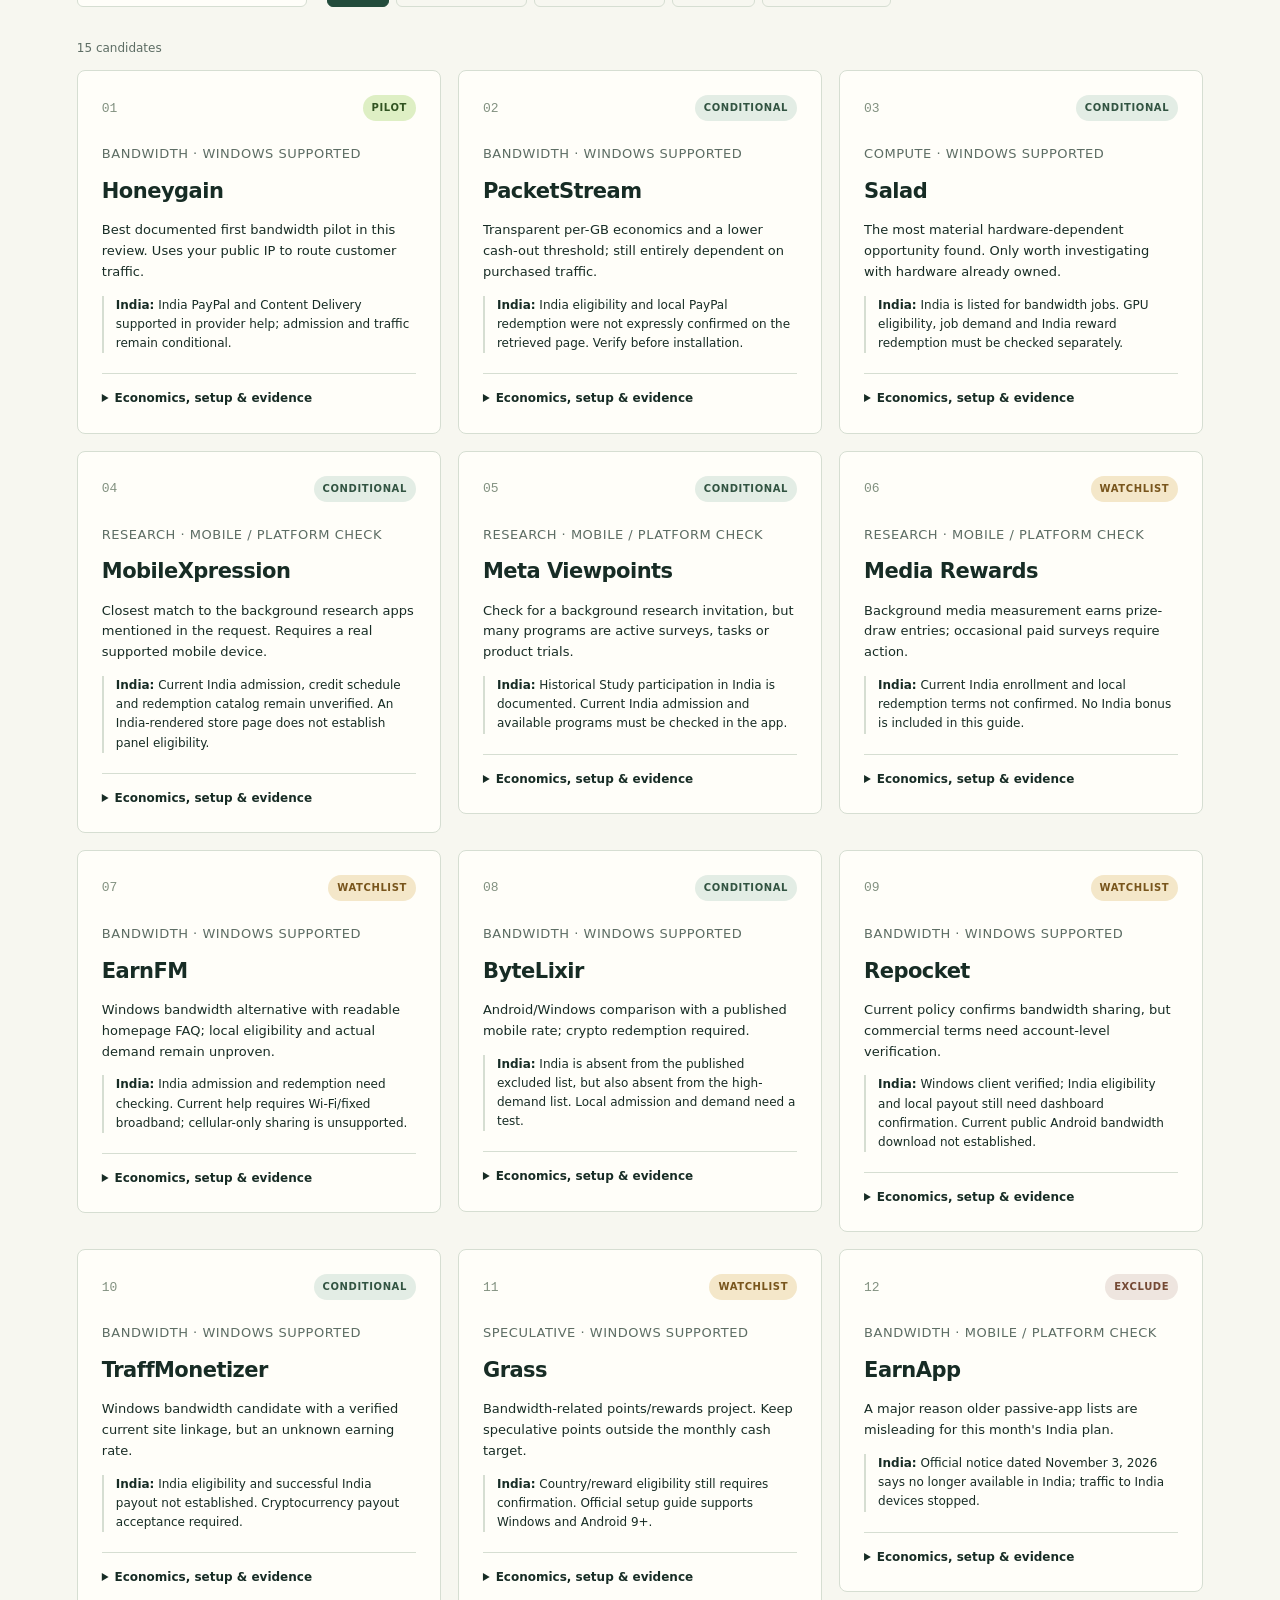
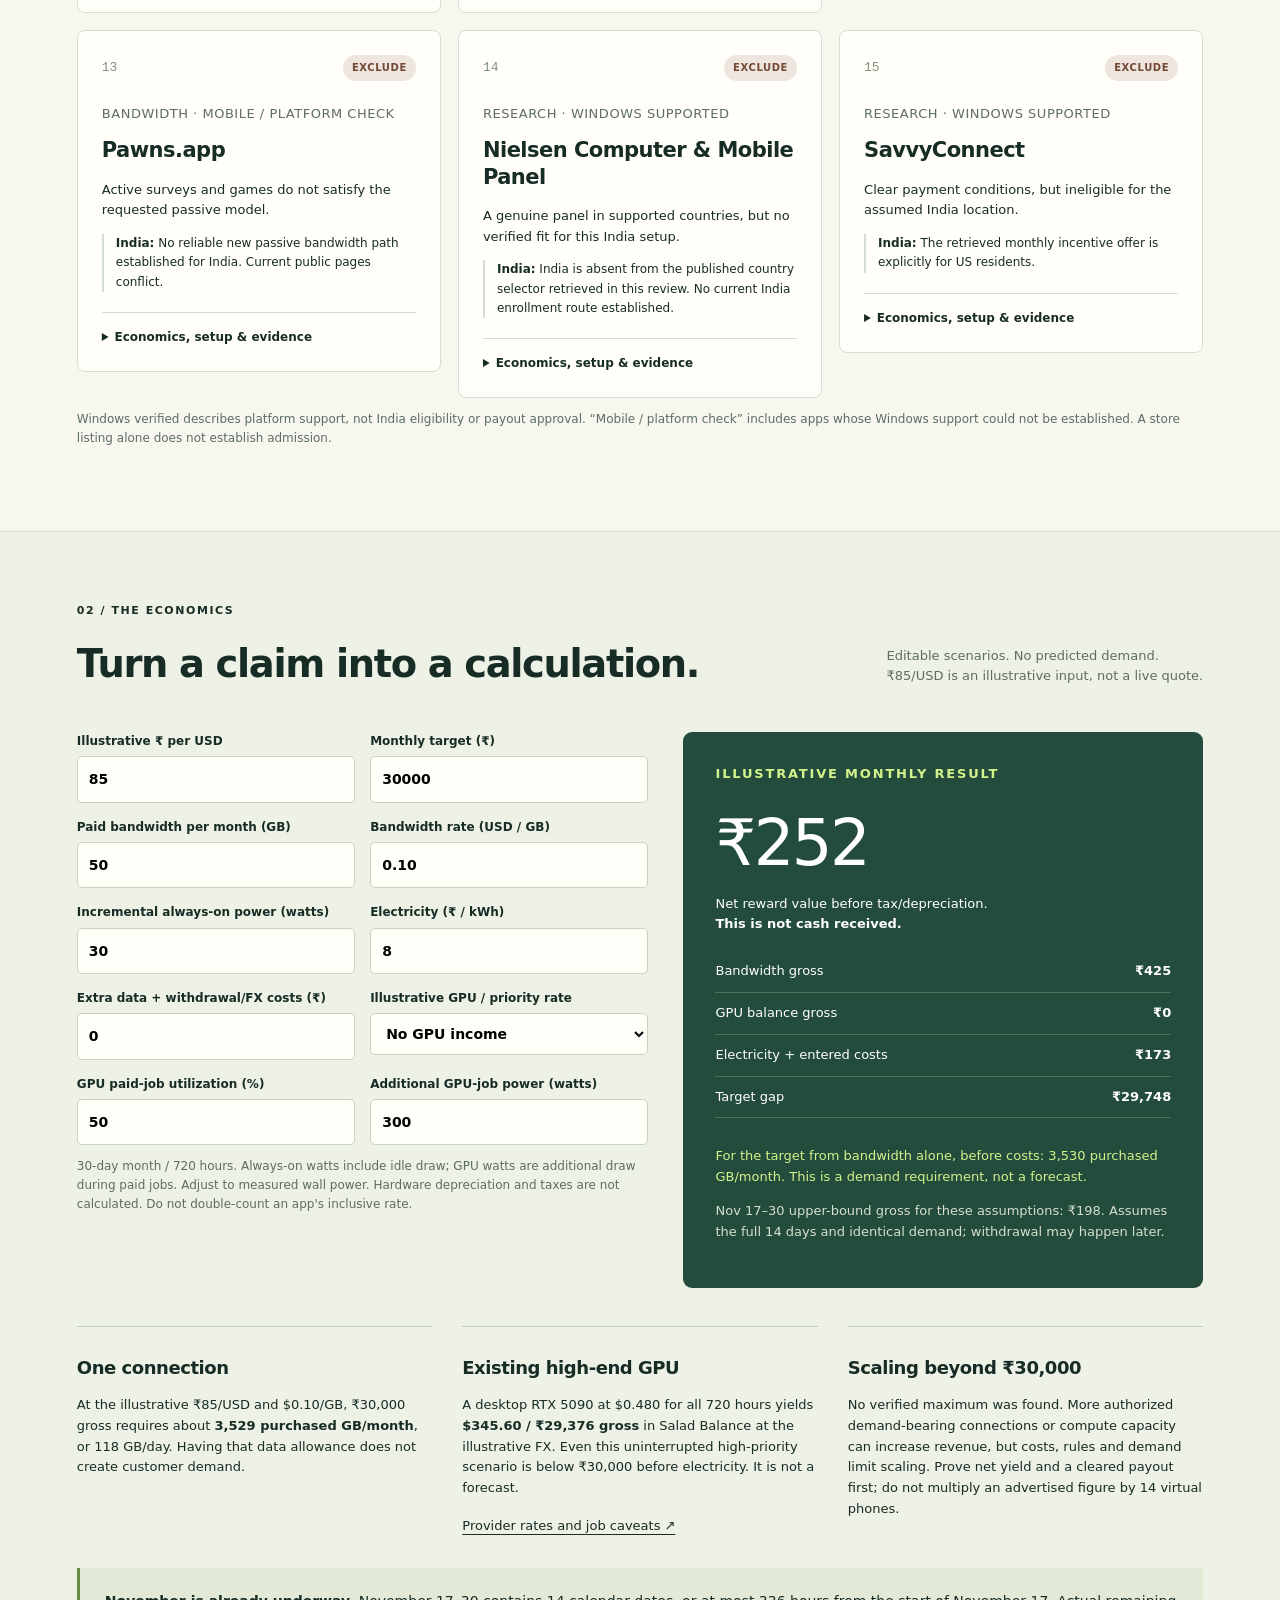
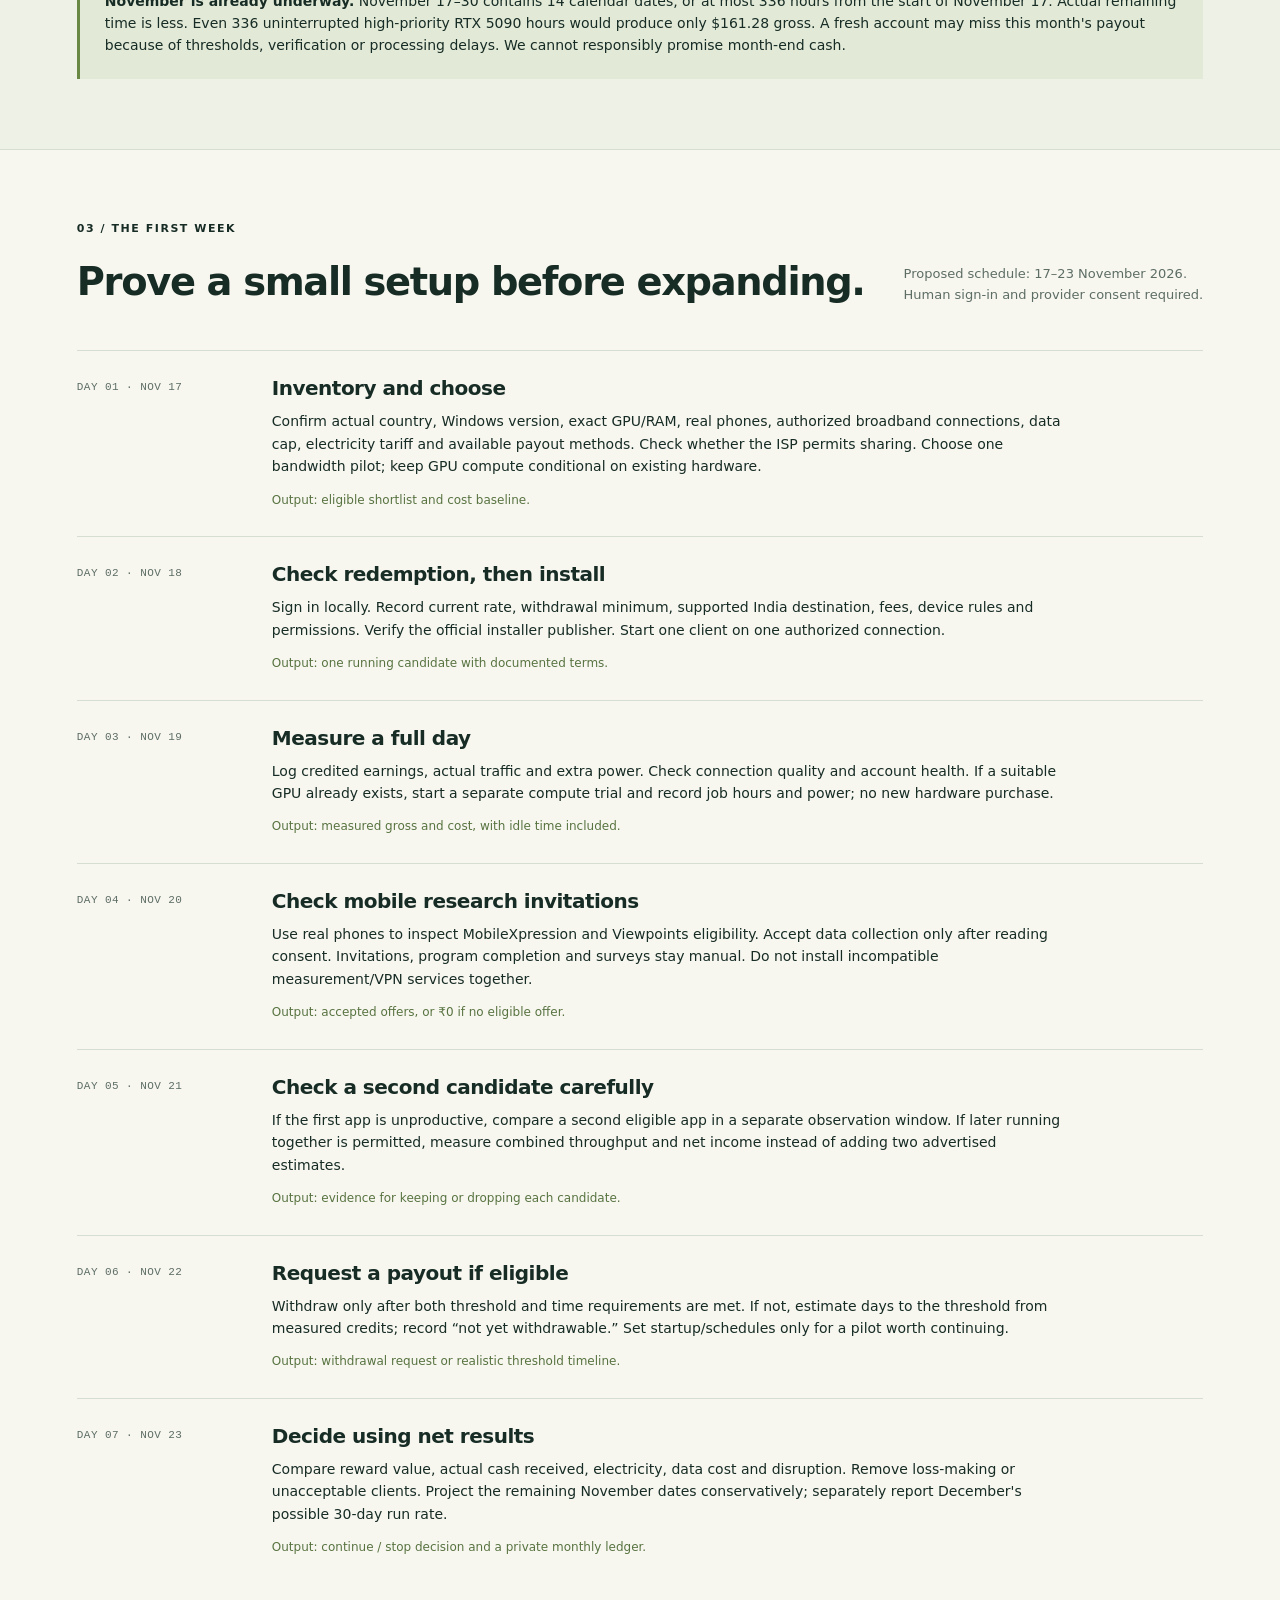
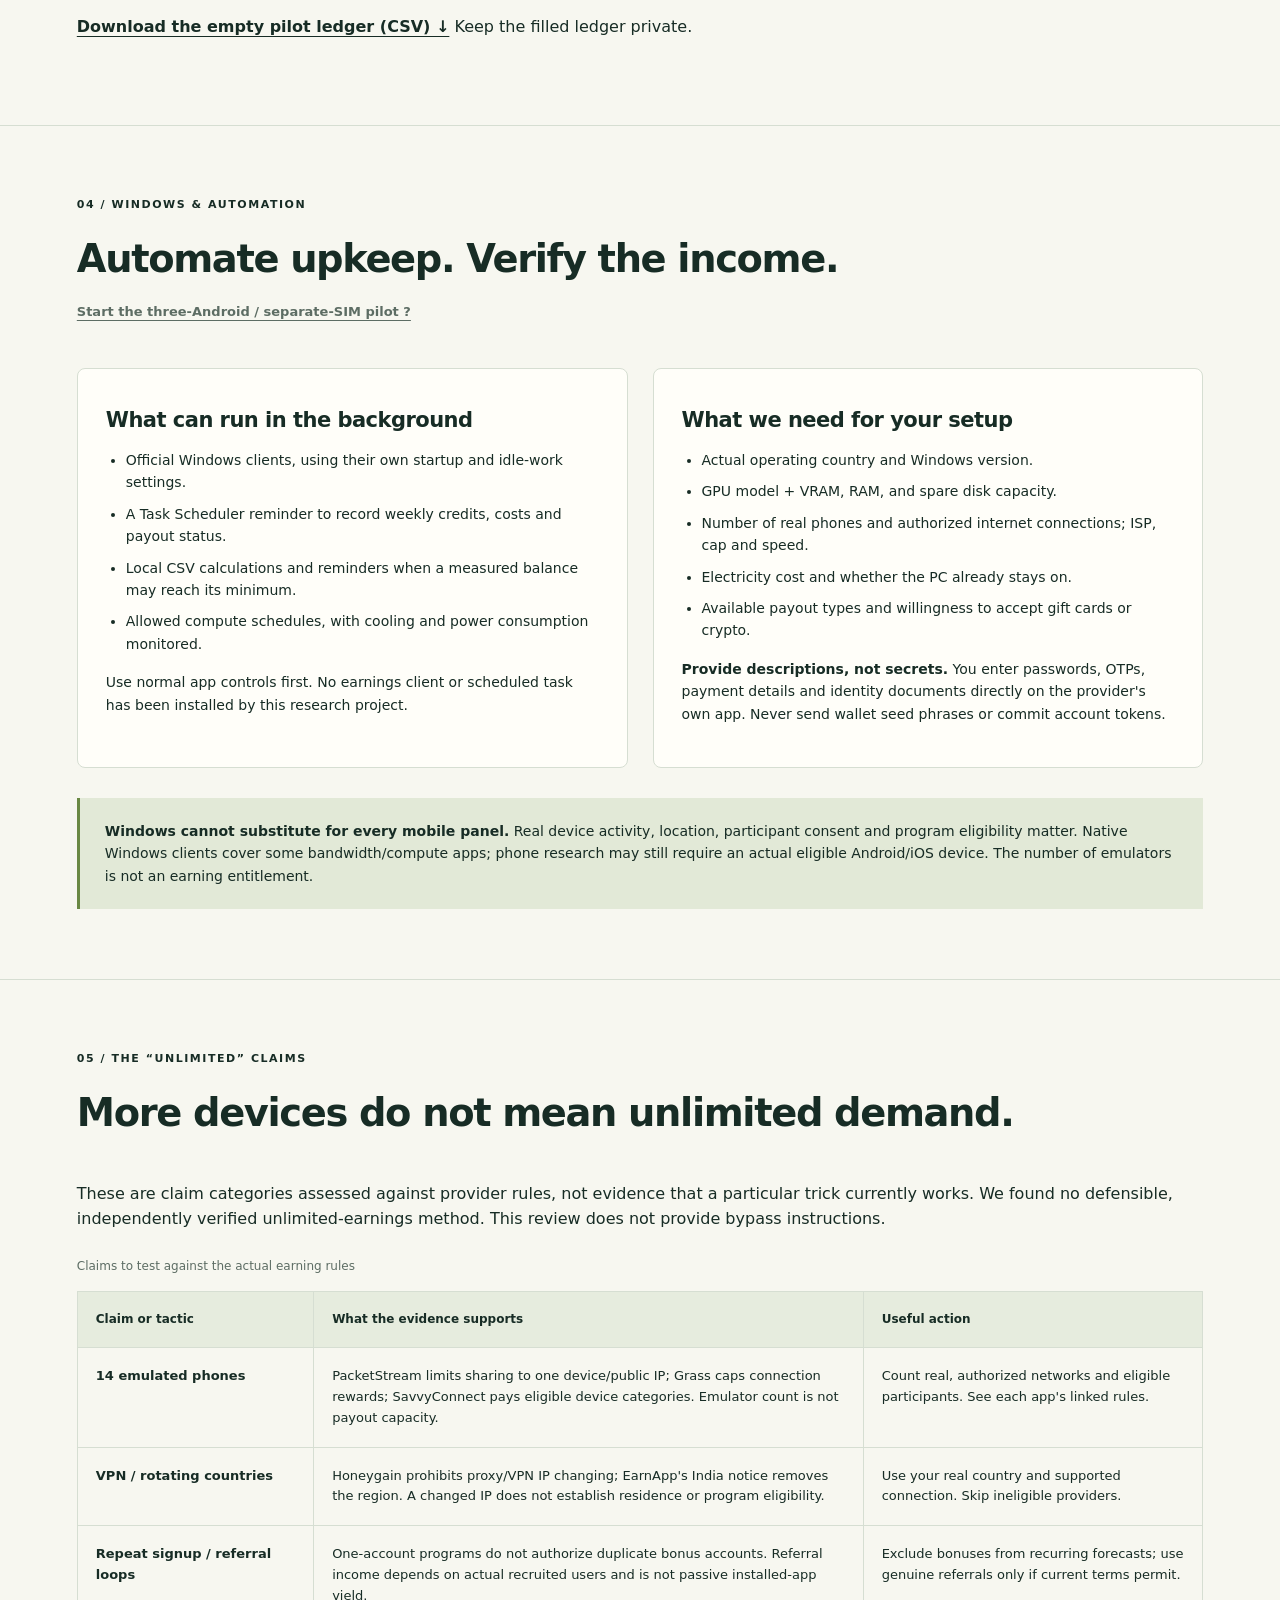
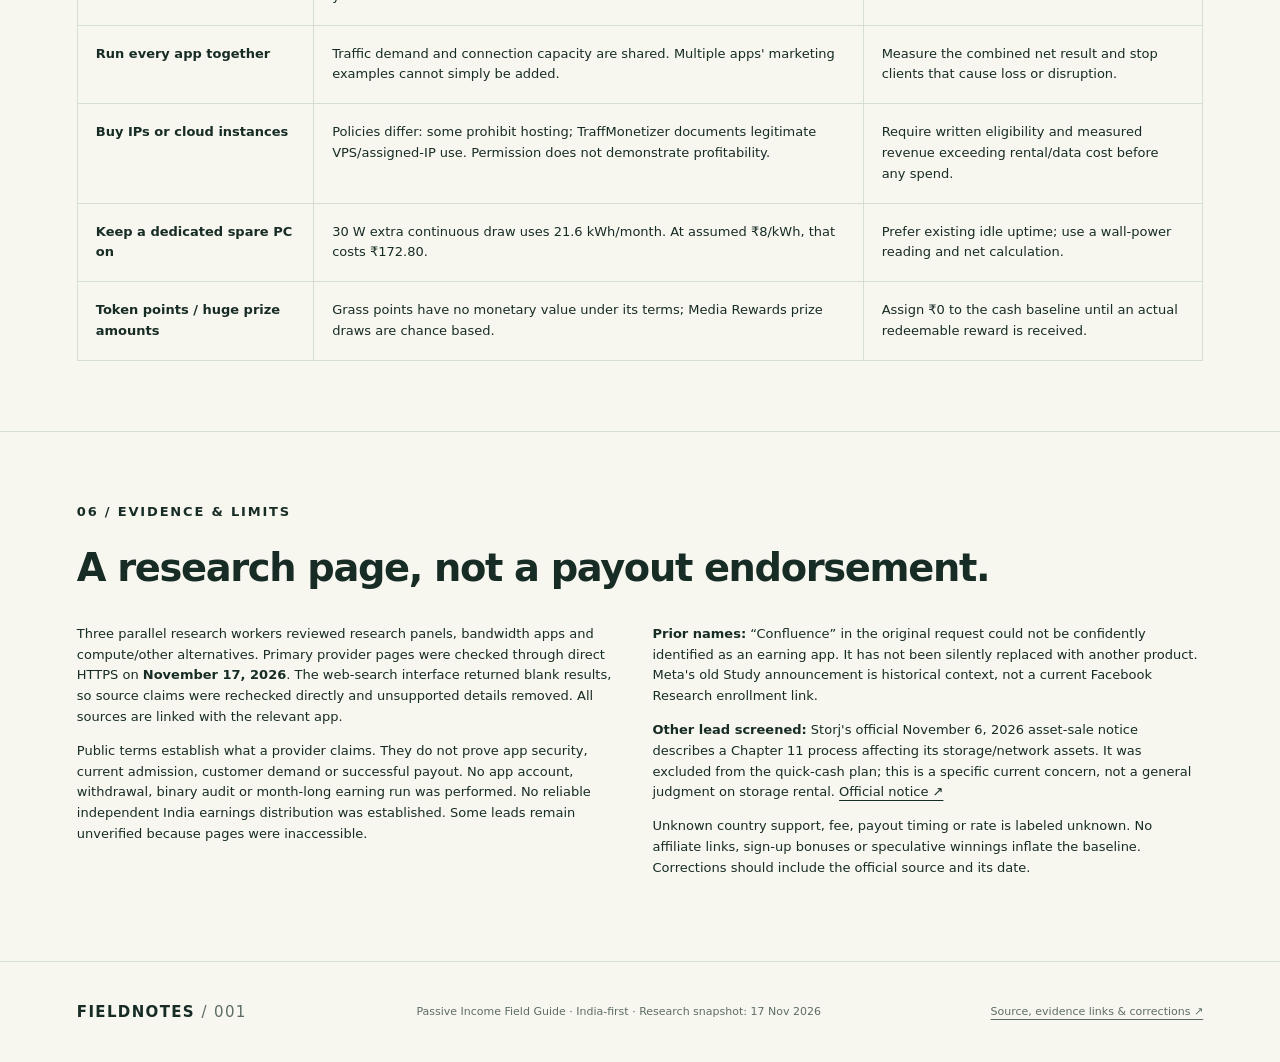
==== commit 80dfafab: "Publish PC agent setup kit and local income dashboard" ====
--- a/index.html
+++ b/index.html
@@ -1,10 +1,10 @@
 <!doctype html>
 <html lang="en"><head><meta charset="utf-8"><meta name="viewport" content="width=device-width,initial-scale=1"><meta name="description" content="15 passive earning apps researched for India: eligibility, Windows setup, actual payout limits, earnings calculator and a seven-day pilot."><link rel="icon" href="data:,">
 <title>Passive Income Field Guide · India / 2026</title><link rel="stylesheet" href="site.css"><script src="site.js" defer></script></head>
-<body><a class="skip" href="#main">Skip to content</a><header><a class="brand" href="#">FIELDNOTES <span>/ 001</span></a><nav aria-label="Main navigation"><a href="#apps">15 apps</a><a href="#numbers">The numbers</a><a href="internet-income-plan.html">Full playbook</a><a href="#setup">Setup</a><a href="android-pilot.html">Android pilot</a></nav><a class="repo" href="https://github.com/sandeshbagmare/passive-income-field-guide">View source ↗</a></header>
-<main id="main"><section class="hero"><div class="eyebrow"><span class="dot"></span> INDIA FIRST · CHECKED 17 NOV 2026</div><h1>Passive income.<br><em>Active scrutiny.</em></h1><p class="intro">A field guide to apps that pay for spare bandwidth, computing power and research participation. What works, what needs checking, and what the numbers actually support.</p><div class="hero-bottom"><a class="button" href="internet-income-plan.html">Read the complete earning plan &rarr;</a><p>Windows + real mobile devices<br>No referral links. No earnings guarantees.</p></div><div class="hero-index" aria-hidden="true">₹<span>AFTER COSTS.<br>AFTER PAYOUT.</span></div></section>
+<body><a class="skip" href="#main">Skip to content</a><header><a class="brand" href="#">FIELDNOTES <span>/ 001</span></a><nav aria-label="Main navigation"><a href="#apps">15 apps</a><a href="#numbers">The numbers</a><a href="pc-agent.html">PC agent kit</a><a href="#setup">Setup</a><a href="android-pilot.html">Android pilot</a></nav><a class="repo" href="https://github.com/sandeshbagmare/passive-income-field-guide">View source ↗</a></header>
+<main id="main"><section class="hero"><div class="eyebrow"><span class="dot"></span> INDIA FIRST · CHECKED 17 NOV 2026</div><h1>Passive income.<br><em>Active scrutiny.</em></h1><p class="intro">A field guide to apps that pay for spare bandwidth, computing power and research participation. What works, what needs checking, and what the numbers actually support.</p><div class="hero-bottom"><a class="button" href="pc-agent.html">Open PC setup &amp; dashboard &rarr;</a><p>Windows + real mobile devices<br>No referral links. No earnings guarantees.</p></div><div class="hero-index" aria-hidden="true">₹<span>AFTER COSTS.<br>AFTER PAYOUT.</span></div></section>
 <section class="verdict" aria-labelledby="verdict-title"><div><p class="eyebrow">THE FINDING</p><h2 id="verdict-title">₹30,000/month is a target.<br>It is not a verified floor.</h2></div><div><p>We found no evidence that one ordinary India household can reliably make that amount from set-once apps. Bandwidth income depends on purchased traffic; research panels depend on admission; compute depends on hardware and assigned jobs. The linked provider evidence appears with each app below.</p><p><strong>Best first experiment:</strong> one documented bandwidth app on an already-running device. Investigate Salad only if you already own suitable hardware. Budget unverified rewards, drawings and speculative points at ₹0.</p></div></section>
-<section class="section" id="apps"><div class="callout"><strong>Want the full self-service version?</strong> The <a href="internet-income-plan.html">complete internet-income playbook</a> has provider setup steps, ?30k/?50k/?1 lakh traffic targets, a net-income calculator, three-phone allocation, a 30-day plan and troubleshooting. It also covers ProxyRack, Bitping and MystNodes beyond the original 15 candidates.</div><div class="section-heading"><div><p class="eyebrow">01 / THE SHORTLIST</p><h2>15 candidates. Different verdicts.</h2></div><p>Includes exclusions and unresolved leads.<br>“Conditional” means verify before installing.</p></div><div class="controls"><label class="search-label">Search apps<input id="search" type="search" placeholder="Name, research, bandwidth…"></label><fieldset><legend>Filter candidates</legend><div class="filters"><button type="button" class="active" data-filter="all" aria-pressed="true">All 15</button><button type="button" data-filter="pilot" aria-pressed="false">Pilot / conditional</button><button type="button" data-filter="windows" aria-pressed="false">Windows verified</button><button type="button" data-filter="watchlist" aria-pressed="false">Watchlist</button><button type="button" data-filter="exclude" aria-pressed="false">Exclude for India</button></div></fieldset></div><p id="result-count" class="small" role="status">15 candidates</p><div class="app-grid"><article class="app-card" data-status="pilot" data-windows="true" data-search="honeygain bandwidth"><div class="card-top"><span class="card-number">01</span><span class="badge pilot">Pilot</span></div><p class="category">Bandwidth · Windows supported</p><h3>Honeygain</h3><p>Best documented first bandwidth pilot in this review. Uses your public IP to route customer traffic.</p><p class="eligibility"><strong>India:</strong> India PayPal and Content Delivery supported in provider help; admission and traffic remain conditional.</p><details><summary>Economics, setup & evidence</summary><h4>Earnings</h4><p>Provider publishes about $0.10 per GB. Its $1–5/month single-device illustration is marketing, not an observed India result. Content Delivery adds 6 credits per active hour where a slot is available; 720 active hours would equal $4.32.</p><h4>Payout</h4><p>PayPal: $20 minimum, $2.02 flat processor fee plus possible FX/PayPal costs. India requires eligible PayPal setup. Help describes an invitation within one business day, then 2–3 business days after processor registration. Alternate JumpTask credits redeem into gift cards; gift cards are not cash.</p><h4>Device and account limits</h4><p>One account; up to 10 devices, one per public IP. Help prohibits VPN/proxy IP changing, public Wi-Fi, data centers and mobile tethering. Do not create extra bonus accounts.</p><h4>Setup / next action</h4><ol><li>Check ISP permission and your India redemption route before installation.</li><li>Download the Windows app from Honeygain, register one account, and use an owned device on an authorized connection.</li><li>Check Content Delivery eligibility/queue. Enable startup only after a short trial.</li><li>Log credits, traffic and extra electricity for seven days; redeem once eligible.</li></ol><h4>Tradeoff</h4><p>Its own terms warn about IP blocklists, CAPTCHAs, access disruptions and traffic complaints. On a low-earning connection, power costs may consume the proceeds.</p><p class="evidence"><strong>Evidence:</strong> Provider terms and payout help retrieved; no personal payout trial.</p><ul class="sources"><li><a href="https://www.honeygain.com/blog/bandwidth-sharing-apps/">Published rate and vendor estimates ↗</a></li><li><a href="https://support.honeygain.com/api/v2/help_center/en-us/articles/30688365428636.json">Payout help (official API) ↗</a></li><li><a href="https://support.honeygain.com/api/v2/help_center/en-us/articles/30688387290268.json">Fees (official API) ↗</a></li><li><a href="https://www.honeygain.com/terms-of-use/">Terms and network risks ↗</a></li><li><a href="https://support.honeygain.com/api/v2/help_center/en-us/articles/30688346556956.json">Additional provider eligibility/device/payout help (30688346556956) ↗</a></li><li><a href="https://support.honeygain.com/api/v2/help_center/en-us/articles/30688348432028.json">Additional provider eligibility/device/payout help (30688348432028) ↗</a></li><li><a href="https://support.honeygain.com/api/v2/help_center/en-us/articles/30688581200284.json">Additional provider eligibility/device/payout help (30688581200284) ↗</a></li><li><a href="https://support.honeygain.com/api/v2/help_center/en-us/articles/30688484350492.json">Additional provider eligibility/device/payout help (30688484350492) ↗</a></li><li><a href="https://support.honeygain.com/api/v2/help_center/en-us/articles/30688524338332.json">Additional provider eligibility/device/payout help (30688524338332) ↗</a></li><li><a href="https://support.honeygain.com/api/v2/help_center/en-us/articles/30688341894428.json">Additional provider eligibility/device/payout help (30688341894428) ↗</a></li><li><a href="https://www.honeygain.com/download/">Native Android setup ↗</a></li><li><a href="https://support.honeygain.com/hc/en-us/articles/30688404694428-Error-Network-overused">Shared carrier IP and network errors ↗</a></li></ul></details></article>
+<section class="section" id="apps"><div class="callout"><strong>Give it to your agent:</strong> use the <a href="pc-agent.html">PC setup runbook</a>, <a href="AGENT-SETUP.md">agent brief</a> and <a href="dashboard.html">working income dashboard</a> to prepare eligible clients and measure results. Unknown estimates stay unknown; personal data remains local.</div><div class="callout"><strong>Want the full self-service version?</strong> The <a href="internet-income-plan.html">complete internet-income playbook</a> has provider setup steps, ?30k/?50k/?1 lakh traffic targets, a net-income calculator, three-phone allocation, a 30-day plan and troubleshooting. It also covers ProxyRack, Bitping and MystNodes beyond the original 15 candidates.</div><div class="section-heading"><div><p class="eyebrow">01 / THE SHORTLIST</p><h2>15 candidates. Different verdicts.</h2></div><p>Includes exclusions and unresolved leads.<br>“Conditional” means verify before installing.</p></div><div class="controls"><label class="search-label">Search apps<input id="search" type="search" placeholder="Name, research, bandwidth…"></label><fieldset><legend>Filter candidates</legend><div class="filters"><button type="button" class="active" data-filter="all" aria-pressed="true">All 15</button><button type="button" data-filter="pilot" aria-pressed="false">Pilot / conditional</button><button type="button" data-filter="windows" aria-pressed="false">Windows verified</button><button type="button" data-filter="watchlist" aria-pressed="false">Watchlist</button><button type="button" data-filter="exclude" aria-pressed="false">Exclude for India</button></div></fieldset></div><p id="result-count" class="small" role="status">15 candidates</p><div class="app-grid"><article class="app-card" data-status="pilot" data-windows="true" data-search="honeygain bandwidth"><div class="card-top"><span class="card-number">01</span><span class="badge pilot">Pilot</span></div><p class="category">Bandwidth · Windows supported</p><h3>Honeygain</h3><p>Best documented first bandwidth pilot in this review. Uses your public IP to route customer traffic.</p><p class="eligibility"><strong>India:</strong> India PayPal and Content Delivery supported in provider help; admission and traffic remain conditional.</p><details><summary>Economics, setup & evidence</summary><h4>Earnings</h4><p>Provider publishes about $0.10 per GB. Its $1–5/month single-device illustration is marketing, not an observed India result. Content Delivery adds 6 credits per active hour where a slot is available; 720 active hours would equal $4.32.</p><h4>Payout</h4><p>PayPal: $20 minimum, $2.02 flat processor fee plus possible FX/PayPal costs. India requires eligible PayPal setup. Help describes an invitation within one business day, then 2–3 business days after processor registration. Alternate JumpTask credits redeem into gift cards; gift cards are not cash.</p><h4>Device and account limits</h4><p>One account; up to 10 devices, one per public IP. Help prohibits VPN/proxy IP changing, public Wi-Fi, data centers and mobile tethering. Do not create extra bonus accounts.</p><h4>Setup / next action</h4><ol><li>Check ISP permission and your India redemption route before installation.</li><li>Download the Windows app from Honeygain, register one account, and use an owned device on an authorized connection.</li><li>Check Content Delivery eligibility/queue. Enable startup only after a short trial.</li><li>Log credits, traffic and extra electricity for seven days; redeem once eligible.</li></ol><h4>Tradeoff</h4><p>Its own terms warn about IP blocklists, CAPTCHAs, access disruptions and traffic complaints. On a low-earning connection, power costs may consume the proceeds.</p><p class="evidence"><strong>Evidence:</strong> Provider terms and payout help retrieved; no personal payout trial.</p><ul class="sources"><li><a href="https://www.honeygain.com/blog/bandwidth-sharing-apps/">Published rate and vendor estimates ↗</a></li><li><a href="https://support.honeygain.com/api/v2/help_center/en-us/articles/30688365428636.json">Payout help (official API) ↗</a></li><li><a href="https://support.honeygain.com/api/v2/help_center/en-us/articles/30688387290268.json">Fees (official API) ↗</a></li><li><a href="https://www.honeygain.com/terms-of-use/">Terms and network risks ↗</a></li><li><a href="https://support.honeygain.com/api/v2/help_center/en-us/articles/30688346556956.json">Additional provider eligibility/device/payout help (30688346556956) ↗</a></li><li><a href="https://support.honeygain.com/api/v2/help_center/en-us/articles/30688348432028.json">Additional provider eligibility/device/payout help (30688348432028) ↗</a></li><li><a href="https://support.honeygain.com/api/v2/help_center/en-us/articles/30688581200284.json">Additional provider eligibility/device/payout help (30688581200284) ↗</a></li><li><a href="https://support.honeygain.com/api/v2/help_center/en-us/articles/30688484350492.json">Additional provider eligibility/device/payout help (30688484350492) ↗</a></li><li><a href="https://support.honeygain.com/api/v2/help_center/en-us/articles/30688524338332.json">Additional provider eligibility/device/payout help (30688524338332) ↗</a></li><li><a href="https://support.honeygain.com/api/v2/help_center/en-us/articles/30688341894428.json">Additional provider eligibility/device/payout help (30688341894428) ↗</a></li><li><a href="https://www.honeygain.com/download/">Native Android setup ↗</a></li><li><a href="https://support.honeygain.com/hc/en-us/articles/30688404694428-Error-Network-overused">Shared carrier IP and network errors ↗</a></li></ul></details></article>
 <article class="app-card" data-status="conditional" data-windows="true" data-search="packetstream bandwidth"><div class="card-top"><span class="card-number">02</span><span class="badge conditional">Conditional</span></div><p class="category">Bandwidth · Windows supported</p><h3>PacketStream</h3><p>Transparent per-GB economics and a lower cash-out threshold; still entirely dependent on purchased traffic.</p><p class="eligibility"><strong>India:</strong> India eligibility and local PayPal redemption were not expressly confirmed on the retrieved page. Verify before installation.</p><details><summary>Economics, setup & evidence</summary><h4>Earnings</h4><p>$0.10 per GB actually routed. 50 GB earns $5 gross; 300 GB earns $30 gross. These are arithmetic examples, not traffic forecasts.</p><h4>Payout</h4><p>$5 minimum; 3% PacketStream withdrawal fee plus possible PayPal costs. First withdrawal unlocks after seven days; stated processing is within one week.</p><h4>Device and account limits</h4><p>One sharing device per public IP. Windows 10+ supported. More devices behind the same router do not qualify as more IPs.</p><h4>Setup / next action</h4><ol><li>Confirm your country and PayPal destination are accepted in signup.</li><li>Get the Windows installer from the signed-in official dashboard and run one client.</li><li>Measure actual paid GB. Once both the time gate and $5 minimum are met, request a test withdrawal.</li></ol><h4>Tradeoff</h4><p>Third parties use your exit IP. Rate multiplied by your internet allowance is not expected revenue; customer demand determines traffic.</p><p class="evidence"><strong>Evidence:</strong> Current official sharing page retrieved; no India account or payout tested.</p><ul class="sources"><li><a href="https://packetstream.io/share-bandwidth/">Platforms, rate and withdrawals ↗</a></li></ul></details></article>
 <article class="app-card" data-status="conditional" data-windows="true" data-search="salad compute"><div class="card-top"><span class="card-number">03</span><span class="badge conditional">Conditional</span></div><p class="category">Compute · Windows supported</p><h3>Salad</h3><p>The most material hardware-dependent opportunity found. Only worth investigating with hardware already owned.</p><p class="eligibility"><strong>India:</strong> India is listed for bandwidth jobs. GPU eligibility, job demand and India reward redemption must be checked separately.</p><details><summary>Economics, setup & evidence</summary><h4>Earnings</h4><p>Official November 1, 2026 high-priority desktop GPU rates: RTX 3060 12 GB $0.064/hour, RTX 4090 $0.352/hour, RTX 5090 $0.480/hour. Only assigned GPU-job hours earn these rates. Lower-priority jobs pay less; laptop rates differ.</p><h4>Payout</h4><p>Accrues USD-denominated Salad Balance, not automatically bank cash. Check the reward storefront, minimum denominations, India availability and any fees before treating it as cash income.</p><h4>Device and account limits</h4><p>India bandwidth work requires residential internet without a VPN/proxy, generally 20 Mbps upload. GPU jobs require compatible hardware and the provider&#39;s container setup; do not infer eligibility from owning any GPU.</p><h4>Setup / next action</h4><ol><li>Identify exact GPU model, VRAM, RAM and available storage; compare against current official requirements.</li><li>Confirm a usable India redemption option in the reward store.</li><li>Install Salad from its official site and follow its container-environment setup.</li><li>Run a measured pilot: record actual assigned job hours, priority/rate, whole-PC wall power, temperature and balance.</li><li>Schedule only profitable idle hours. Keep gaming/work needs and cooling in view.</li></ol><h4>Tradeoff</h4><p>High published rates are not guaranteed job allocation. Include idle power, electricity, hardware wear and redemption limits. Do not buy a GPU based on the optimistic scenario.</p><p class="evidence"><strong>Evidence:</strong> November 16 rate announcement and India bandwidth guide retrieved directly; no hardware benchmark or payout tested.</p><ul class="sources"><li><a href="https://community.salad.com/gpu-earning-rates-november-2026">November 2026 rate table ↗</a></li><li><a href="https://support.salad.com/guides/getting-jobs/getting-bandwidth-sharing-jobs/">Bandwidth country and network requirements ↗</a></li><li><a href="https://support.salad.com/guides/getting-jobs/getting-container-jobs/">Container setup requirements ↗</a></li></ul></details></article>
 <article class="app-card" data-status="conditional" data-windows="false" data-search="mobilexpression research"><div class="card-top"><span class="card-number">04</span><span class="badge conditional">Conditional</span></div><p class="category">Research · Mobile / platform check</p><h3>MobileXpression</h3><p>Closest match to the background research apps mentioned in the request. Requires a real supported mobile device.</p><p class="eligibility"><strong>India:</strong> Current India admission, credit schedule and redemption catalog remain unverified. An India-rendered store page does not establish panel eligibility.</p><details><summary>Economics, setup & evidence</summary><h4>Earnings</h4><p>Official Android listing advertises weekly credits and initial membership credits. Its membership guide says weekly credits must be claimed within seven days or expire; this requires a recurring manual action. No current India monthly amount verified.</p><h4>Payout</h4><p>Credits redeem against a regional catalog; the listing includes PayPal among rewards, but local availability/threshold needs checking. Membership guide says redeemed gift-card emails may take up to 72 hours. Do not assume every country offers the same catalog.</p><h4>Device and account limits</h4><p>One personal account under official terms. No verified entitlement to three rewarded devices for one participant. VPN and Accessibility collect browsing/app-use data; do not run its measurement VPN alongside a bandwidth app that prohibits VPNs without verified compatibility.</p><h4>Setup / next action</h4><ol><li>Use the official MobileXpression site/store listing on an owned phone and confirm admission.</li><li>Read the exact data-consent screen and reward terms before enabling its permissions.</li><li>Use the phone normally and manually claim each weekly award within seven days; check the actual account redemption threshold.</li></ol><h4>Tradeoff</h4><p>The provider says Accessibility collects browser URLs and active apps, while its VPN collects web requests. This is a substantial data-sharing decision.</p><p class="evidence"><strong>Evidence:</strong> Official Android listing plus browser-rendered terms and membership guide reviewed; India schedule and multi-device rewards unverified.</p><ul class="sources"><li><a href="https://play.google.com/store/apps/details?id=com.mobilexpression.ltvpnb">Official Android listing and data collection ↗</a></li><li><a href="https://www.mobilexpression.com/">Enrollment ↗</a></li><li><a href="https://www.mobilexpression.com/membership-guide">Weekly claim and redemption guide ↗</a></li><li><a href="https://www.mobilexpression.com/common/termsofservice-v3">One personal account terms ↗</a></li></ul></details></article>
